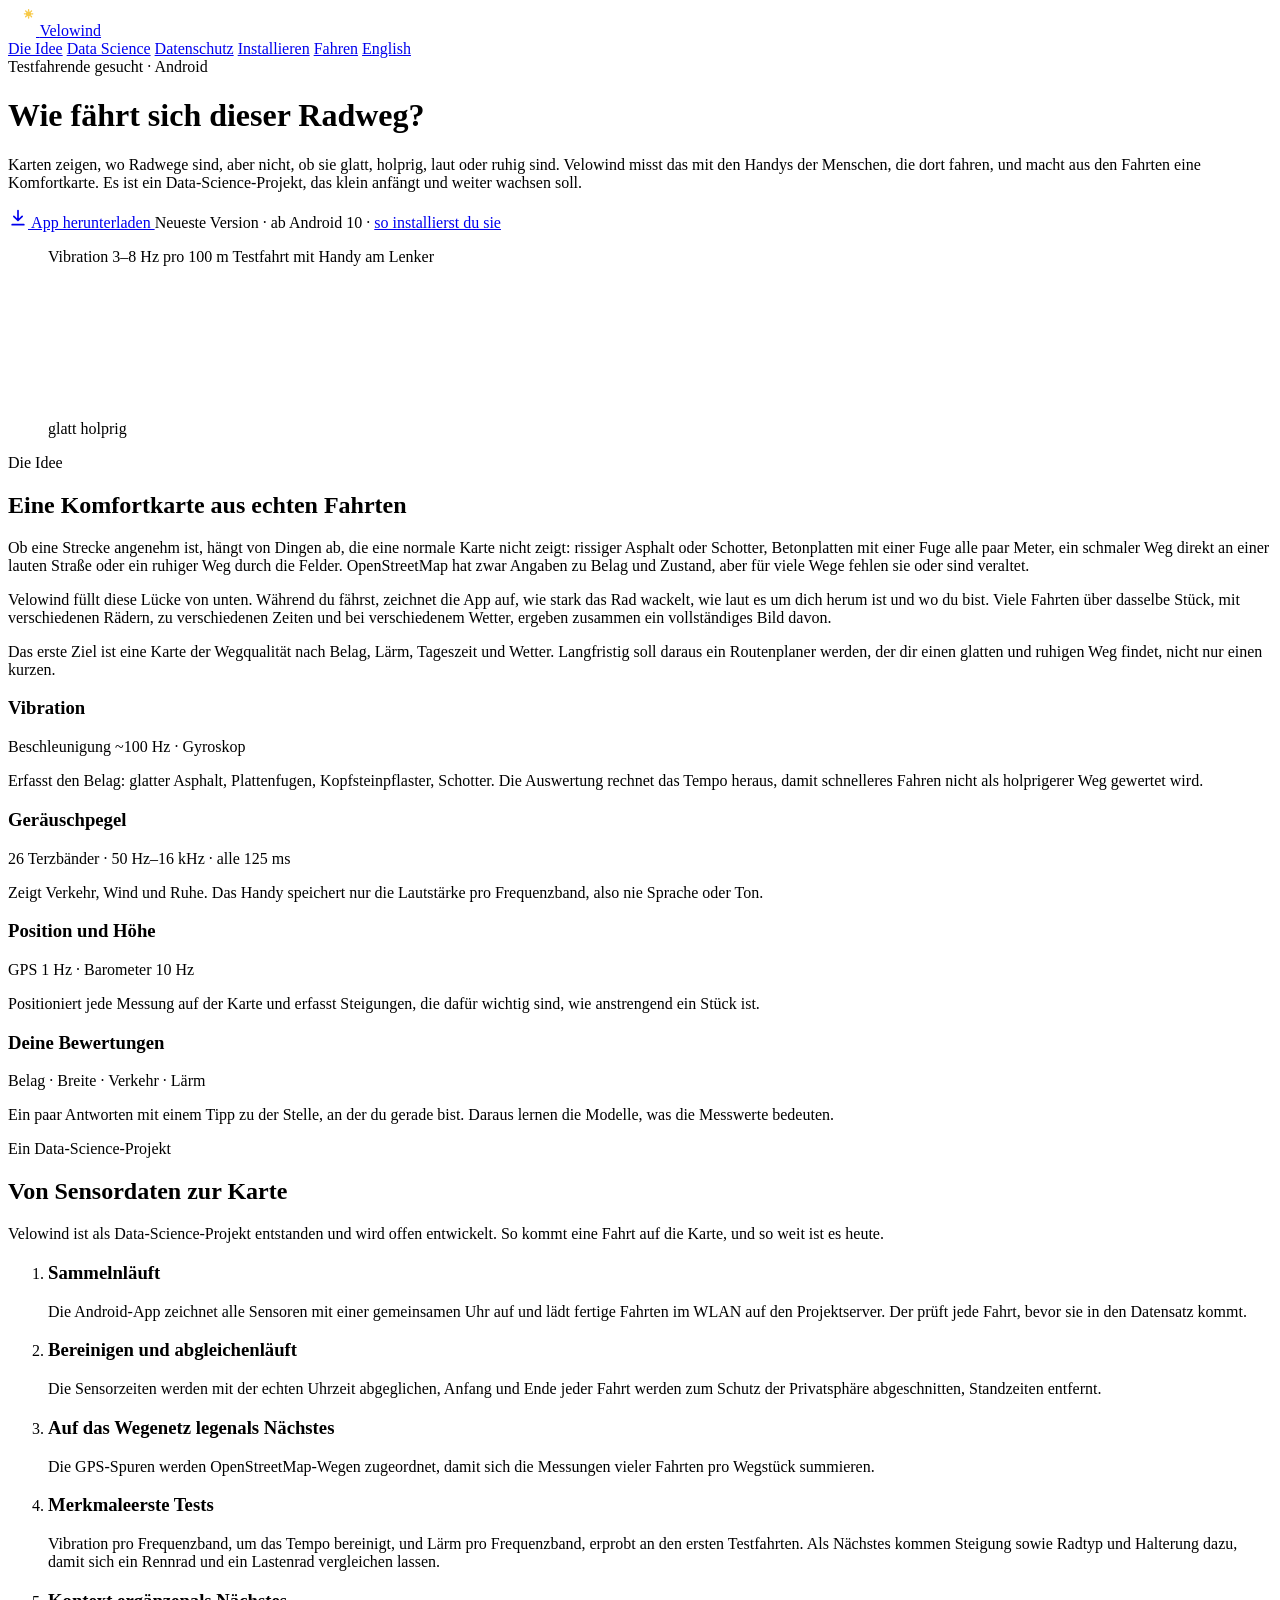
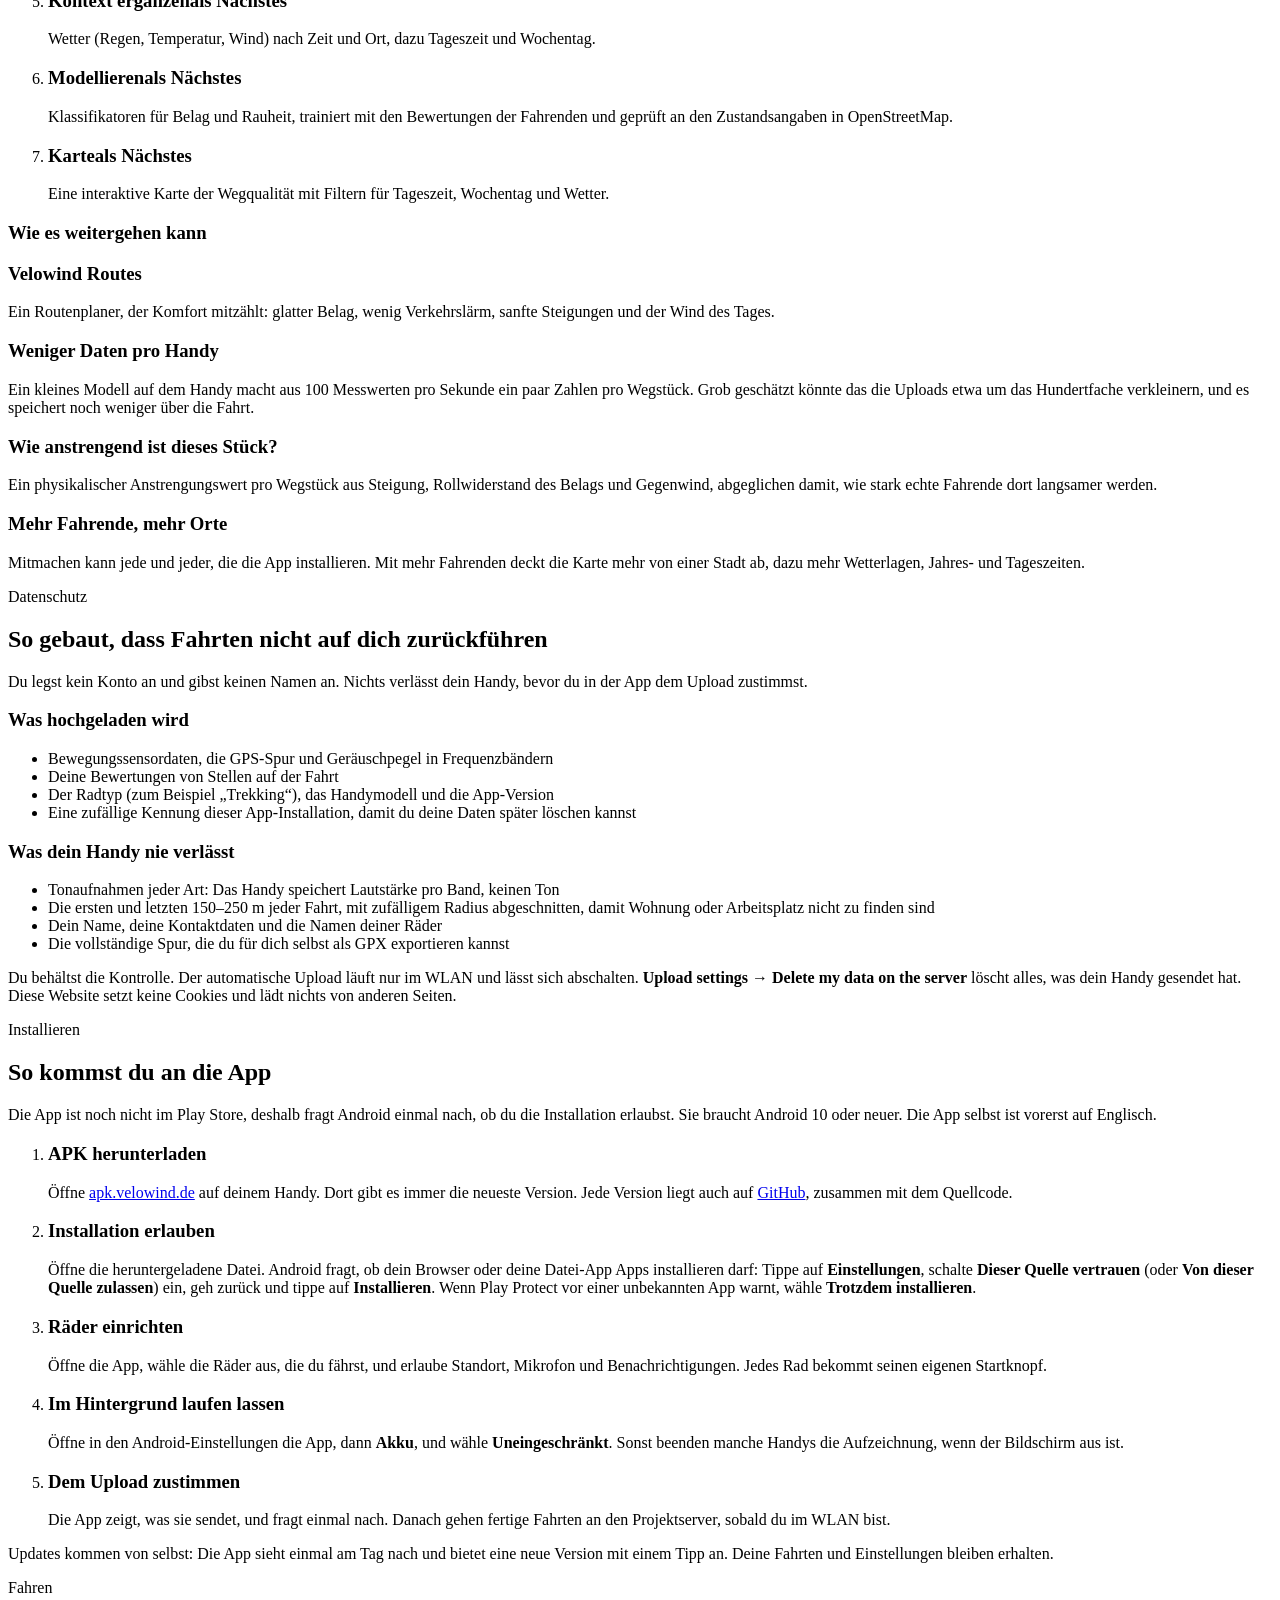
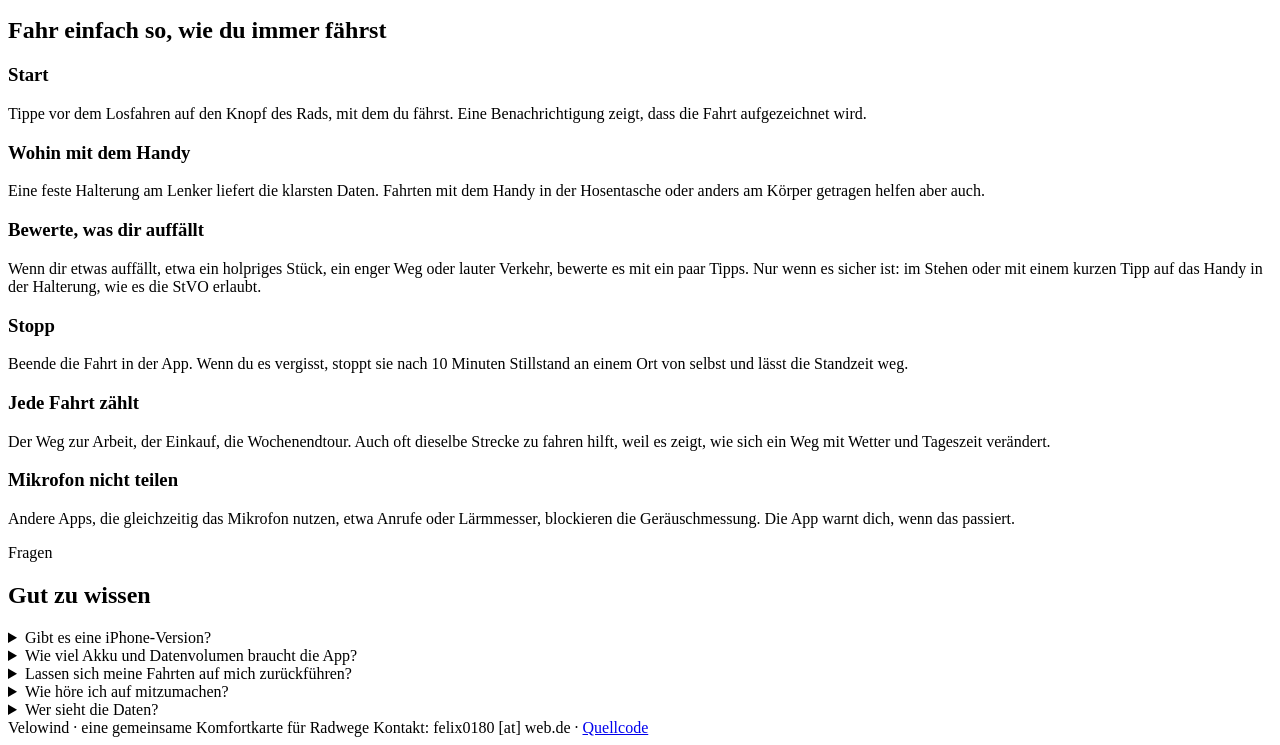
==== website/de/index.html @ fe0ce233 "Update German translation" ====
<!doctype html>
<html lang="de">
<head>
<meta charset="utf-8">
<meta name="viewport" content="width=device-width, initial-scale=1, viewport-fit=cover">
<title>Velowind</title>
<meta name="claude:viewport-fit-sides" content="cover">
<meta name="description" content="Velowind zeigt, wie sich Radwege fahren: Belag, Lärm und Verkehr, gemessen mit den Handys der Fahrenden. Ein Data-Science-Projekt, offen für Testfahrende.">
<link rel="alternate" hreflang="de" href="https://velowind.de/de/">
<link rel="alternate" hreflang="en" href="https://velowind.de/">
<link rel="icon" href="/favicon.svg" type="image/svg+xml">
<link rel="stylesheet" href="/style.css">
</head>
<body>

<header class="top">
  <div class="wrap">
    <a class="brand" href="#">
      <span class="brand-mark" aria-hidden="true">
        <svg width="28" height="28" viewBox="-3.5 -4.5 31 31" fill="none" stroke-linecap="round" stroke-linejoin="round"><path d="M2,16a3.5,3.5 0,1 0,7 0a3.5,3.5 0,1 0,-7 0M15,16a3.5,3.5 0,1 0,7 0a3.5,3.5 0,1 0,-7 0M5.5,16L9,10h6.5M9,10l3,6H5.5M12,16l3.5,-6M18.5,16L15.2,7.6h-2.3M9,10L8.2,8.4M6.8,8.4h3" stroke="#FFFFFF" stroke-width="1.8"/><path d="M17.2,2a2.1,2.1 0 1 0 4.2,0a2.1,2.1 0 1 0 -4.2,0" fill="#F7C948" stroke="#F7C948" stroke-width="1.8"/><path d="M22.80,2.00L23.90,2.00M21.77,4.47L22.55,5.25M19.30,5.50L19.30,6.60M16.83,4.47L16.05,5.25M15.80,2.00L14.70,2.00M16.83,-0.47L16.05,-1.25M19.30,-1.50L19.30,-2.60M21.77,-0.47L22.55,-1.25" stroke="#F7C948" stroke-width="1.5"/></svg>
      </span>
      Velowind
    </a>
    <nav aria-label="Abschnitte">
      <a href="#idee">Die Idee</a>
      <a href="#data-science">Data Science</a>
      <a href="#datenschutz">Datenschutz</a>
      <a href="#installieren">Installieren</a>
      <a href="#fahren">Fahren</a>
      <a href="/" hreflang="en" lang="en" class="lang">English</a>
    </nav>
  </div>
</header>

<main>
  <div class="hero">
    <div class="wrap">
      <span class="eyebrow">Testfahrende gesucht · Android</span>
      <h1>Wie fährt sich dieser Radweg?</h1>
      <p class="lede">Karten zeigen, wo Radwege sind, aber nicht, ob sie glatt, holprig, laut oder ruhig sind. Velowind misst das mit den Handys der Menschen, die dort fahren, und macht aus den Fahrten eine Komfortkarte. Es ist ein Data-Science-Projekt, das klein anfängt und weiter wachsen soll.</p>
      <div class="cta-row">
        <a class="btn" id="download" href="https://apk.velowind.de/">
          <svg width="20" height="20" viewBox="0 0 24 24" fill="none" stroke="currentColor" stroke-width="2" stroke-linecap="round" stroke-linejoin="round" aria-hidden="true"><path d="M12 3v12M7 10l5 5 5-5M5 20h14"/></svg>
          App herunterladen
        </a>
        <span class="cta-note"><span id="version-line" data-prefix="Version">Neueste Version</span> · ab Android 10 · <a href="#installieren">so installierst du sie</a></span>
      </div>

      <figure class="trace" aria-labelledby="trace-cap">
        <div class="trace-head">
          <span class="num">Vibration 3–8 Hz pro 100 m</span>
          <span id="trace-cap">Testfahrt mit Handy am Lenker</span>
        </div>
        <canvas id="trace" data-labels="concrete slabs=Betonplatten|compacted gravel=Schotter|asphalt=Asphalt" data-axis="rel. dB|Mittel" role="img" aria-label="Vibration entlang einer 9,9 km langen Testfahrt, um das Tempo bereinigt: unter dem Durchschnitt auf dem meisten Asphalt, etwa 10 dB darüber nach der Betonplatten-Bewertung bei km 2,3 und etwa 8 dB darüber rund um die Schotter-Bewertung bei km 5,4."></canvas>
        <div class="trace-foot">
          <div class="legend">
            <span><i style="background: var(--teal)"></i>glatt</span>
            <span><i style="background: var(--rough)"></i>holprig</span>
          </div>
        </div>
      </figure>
    </div>
  </div>

  <section id="idee">
    <div class="wrap">
      <div class="sec-head">
        <span class="eyebrow">Die Idee</span>
        <h2>Eine Komfortkarte aus echten Fahrten</h2>
      </div>
      <div class="prose">
        <p>Ob eine Strecke angenehm ist, hängt von Dingen ab, die eine normale Karte nicht zeigt: rissiger Asphalt oder Schotter, Betonplatten mit einer Fuge alle paar Meter, ein schmaler Weg direkt an einer lauten Straße oder ein ruhiger Weg durch die Felder. OpenStreetMap hat zwar Angaben zu Belag und Zustand, aber für viele Wege fehlen sie oder sind veraltet.</p>
        <p>Velowind füllt diese Lücke von unten. Während du fährst, zeichnet die App auf, wie stark das Rad wackelt, wie laut es um dich herum ist und wo du bist. Viele Fahrten über dasselbe Stück, mit verschiedenen Rädern, zu verschiedenen Zeiten und bei verschiedenem Wetter, ergeben zusammen ein vollständiges Bild davon.</p>
        <p>Das erste Ziel ist eine Karte der Wegqualität nach Belag, Lärm, Tageszeit und Wetter. Langfristig soll daraus ein Routenplaner werden, der dir einen glatten und ruhigen Weg findet, nicht nur einen kurzen.</p>
      </div>

      <div class="measures" aria-label="Was die App misst">
        <div class="measure">
          <h3>Vibration</h3>
          <span class="fig">Beschleunigung ~100 Hz · Gyroskop</span>
          <p>Erfasst den Belag: glatter Asphalt, Plattenfugen, Kopfsteinpflaster, Schotter. Die Auswertung rechnet das Tempo heraus, damit schnelleres Fahren nicht als holprigerer Weg gewertet wird.</p>
        </div>
        <div class="measure">
          <h3>Geräuschpegel</h3>
          <span class="fig">26 Terzbänder · 50 Hz–16 kHz · alle 125 ms</span>
          <p>Zeigt Verkehr, Wind und Ruhe. Das Handy speichert nur die Lautstärke pro Frequenzband, also nie Sprache oder Ton.</p>
        </div>
        <div class="measure">
          <h3>Position und Höhe</h3>
          <span class="fig">GPS 1 Hz · Barometer 10 Hz</span>
          <p>Positioniert jede Messung auf der Karte und erfasst Steigungen, die dafür wichtig sind, wie anstrengend ein Stück ist.</p>
        </div>
        <div class="measure">
          <h3>Deine Bewertungen</h3>
          <span class="fig">Belag · Breite · Verkehr · Lärm</span>
          <p>Ein paar Antworten mit einem Tipp zu der Stelle, an der du gerade bist. Daraus lernen die Modelle, was die Messwerte bedeuten.</p>
        </div>
      </div>
    </div>
  </section>

  <section id="data-science">
    <div class="wrap">
      <div class="sec-head">
        <span class="eyebrow">Ein Data-Science-Projekt</span>
        <h2>Von Sensordaten zur Karte</h2>
        <p class="lede">Velowind ist als Data-Science-Projekt entstanden und wird offen entwickelt. So kommt eine Fahrt auf die Karte, und so weit ist es heute.</p>
      </div>

      <ol class="pipeline">
        <li><div><h3>Sammeln<span class="status done">läuft</span></h3><p>Die Android-App zeichnet alle Sensoren mit einer gemeinsamen Uhr auf und lädt fertige Fahrten im WLAN auf den Projektserver. Der prüft jede Fahrt, bevor sie in den Datensatz kommt.</p></div></li>
        <li><div><h3>Bereinigen und abgleichen<span class="status done">läuft</span></h3><p>Die Sensorzeiten werden mit der echten Uhrzeit abgeglichen, Anfang und Ende jeder Fahrt werden zum Schutz der Privatsphäre abgeschnitten, Standzeiten entfernt.</p></div></li>
        <li><div><h3>Auf das Wegenetz legen<span class="status next">als Nächstes</span></h3><p>Die GPS-Spuren werden OpenStreetMap-Wegen zugeordnet, damit sich die Messungen vieler Fahrten pro Wegstück summieren.</p></div></li>
        <li><div><h3>Merkmale<span class="status now">erste Tests</span></h3><p>Vibration pro Frequenzband, um das Tempo bereinigt, und Lärm pro Frequenzband, erprobt an den ersten Testfahrten. Als Nächstes kommen Steigung sowie Radtyp und Halterung dazu, damit sich ein Rennrad und ein Lastenrad vergleichen lassen.</p></div></li>
        <li><div><h3>Kontext ergänzen<span class="status next">als Nächstes</span></h3><p>Wetter (Regen, Temperatur, Wind) nach Zeit und Ort, dazu Tageszeit und Wochentag.</p></div></li>
        <li><div><h3>Modellieren<span class="status next">als Nächstes</span></h3><p>Klassifikatoren für Belag und Rauheit, trainiert mit den Bewertungen der Fahrenden und geprüft an den Zustandsangaben in OpenStreetMap.</p></div></li>
        <li><div><h3>Karte<span class="status next">als Nächstes</span></h3><p>Eine interaktive Karte der Wegqualität mit Filtern für Tageszeit, Wochentag und Wetter.</p></div></li>
      </ol>

      <div class="sec-head">
        <h3>Wie es weitergehen kann</h3>
      </div>
      <div class="outlook">
        <div>
          <h3>Velowind Routes</h3>
          <p>Ein Routenplaner, der Komfort mitzählt: glatter Belag, wenig Verkehrslärm, sanfte Steigungen und der Wind des Tages.</p>
        </div>
        <div>
          <h3>Weniger Daten pro Handy</h3>
          <p>Ein kleines Modell auf dem Handy macht aus 100 Messwerten pro Sekunde ein paar Zahlen pro Wegstück. Grob geschätzt könnte das die Uploads etwa um das Hundertfache verkleinern, und es speichert noch weniger über die Fahrt.</p>
        </div>
        <div>
          <h3>Wie anstrengend ist dieses Stück?</h3>
          <p>Ein physikalischer Anstrengungswert pro Wegstück aus Steigung, Rollwiderstand des Belags und Gegenwind, abgeglichen damit, wie stark echte Fahrende dort langsamer werden.</p>
        </div>
        <div>
          <h3>Mehr Fahrende, mehr Orte</h3>
          <p>Mitmachen kann jede und jeder, die die App installieren. Mit mehr Fahrenden deckt die Karte mehr von einer Stadt ab, dazu mehr Wetterlagen, Jahres- und Tageszeiten.</p>
        </div>
      </div>
    </div>
  </section>

  <section id="datenschutz">
    <div class="wrap">
      <div class="sec-head">
        <span class="eyebrow">Datenschutz</span>
        <h2>So gebaut, dass Fahrten nicht auf dich zurückführen</h2>
        <p class="lede">Du legst kein Konto an und gibst keinen Namen an. Nichts verlässt dein Handy, bevor du in der App dem Upload zustimmst.</p>
      </div>
      <div class="split">
        <div class="panel yes">
          <h3>Was hochgeladen wird</h3>
          <ul>
            <li>Bewegungssensordaten, die GPS-Spur und Geräuschpegel in Frequenzbändern</li>
            <li>Deine Bewertungen von Stellen auf der Fahrt</li>
            <li>Der Radtyp (zum Beispiel „Trekking“), das Handymodell und die App-Version</li>
            <li>Eine zufällige Kennung dieser App-Installation, damit du deine Daten später löschen kannst</li>
          </ul>
        </div>
        <div class="panel no">
          <h3>Was dein Handy nie verlässt</h3>
          <ul>
            <li>Tonaufnahmen jeder Art: Das Handy speichert Lautstärke pro Band, keinen Ton</li>
            <li>Die ersten und letzten <span class="num">150–250 m</span> jeder Fahrt, mit zufälligem Radius abgeschnitten, damit Wohnung oder Arbeitsplatz nicht zu finden sind</li>
            <li>Dein Name, deine Kontaktdaten und die Namen deiner Räder</li>
            <li>Die vollständige Spur, die du für dich selbst als GPX exportieren kannst</li>
          </ul>
        </div>
      </div>
      <p class="callout">Du behältst die Kontrolle. Der automatische Upload läuft nur im WLAN und lässt sich abschalten. <strong>Upload settings → Delete my data on the server</strong> löscht alles, was dein Handy gesendet hat. Diese Website setzt keine Cookies und lädt nichts von anderen Seiten.</p>
    </div>
  </section>

  <section id="installieren">
    <div class="wrap">
      <div class="sec-head">
        <span class="eyebrow">Installieren</span>
        <h2>So kommst du an die App</h2>
        <p class="lede">Die App ist noch nicht im Play Store, deshalb fragt Android einmal nach, ob du die Installation erlaubst. Sie braucht Android 10 oder neuer. Die App selbst ist vorerst auf Englisch.</p>
      </div>
      <ol class="steps">
        <li><div><h3>APK herunterladen</h3><p>Öffne <a href="https://apk.velowind.de/">apk.velowind.de</a> auf deinem Handy. Dort gibt es immer die neueste Version. Jede Version liegt auch auf <a href="https://github.com/biofe/smartphone_sensor_logger/releases">GitHub</a>, zusammen mit dem Quellcode.</p></div></li>
        <li><div><h3>Installation erlauben</h3><p>Öffne die heruntergeladene Datei. Android fragt, ob dein Browser oder deine Datei-App Apps installieren darf: Tippe auf <strong>Einstellungen</strong>, schalte <strong>Dieser Quelle vertrauen</strong> (oder <strong>Von dieser Quelle zulassen</strong>) ein, geh zurück und tippe auf <strong>Installieren</strong>. Wenn Play Protect vor einer unbekannten App warnt, wähle <strong>Trotzdem installieren</strong>.</p></div></li>
        <li><div><h3>Räder einrichten</h3><p>Öffne die App, wähle die Räder aus, die du fährst, und erlaube Standort, Mikrofon und Benachrichtigungen. Jedes Rad bekommt seinen eigenen Startknopf.</p></div></li>
        <li><div><h3>Im Hintergrund laufen lassen</h3><p>Öffne in den Android-Einstellungen die App, dann <strong>Akku</strong>, und wähle <strong>Uneingeschränkt</strong>. Sonst beenden manche Handys die Aufzeichnung, wenn der Bildschirm aus ist.</p></div></li>
        <li><div><h3>Dem Upload zustimmen</h3><p>Die App zeigt, was sie sendet, und fragt einmal nach. Danach gehen fertige Fahrten an den Projektserver, sobald du im WLAN bist.</p></div></li>
      </ol>
      <p class="prose" style="color: var(--muted)">Updates kommen von selbst: Die App sieht einmal am Tag nach und bietet eine neue Version mit einem Tipp an. Deine Fahrten und Einstellungen bleiben erhalten.</p>
    </div>
  </section>

  <section id="fahren">
    <div class="wrap">
      <div class="sec-head">
        <span class="eyebrow">Fahren</span>
        <h2>Fahr einfach so, wie du immer fährst</h2>
      </div>
      <div class="tips">
        <div>
          <h3>Start</h3>
          <p>Tippe vor dem Losfahren auf den Knopf des Rads, mit dem du fährst. Eine Benachrichtigung zeigt, dass die Fahrt aufgezeichnet wird.</p>
        </div>
        <div>
          <h3>Wohin mit dem Handy</h3>
          <p>Eine feste Halterung am Lenker liefert die klarsten Daten. Fahrten mit dem Handy in der Hosentasche oder anders am Körper getragen helfen aber auch.</p>
        </div>
        <div>
          <h3>Bewerte, was dir auffällt</h3>
          <p>Wenn dir etwas auffällt, etwa ein holpriges Stück, ein enger Weg oder lauter Verkehr, bewerte es mit ein paar Tipps. Nur wenn es sicher ist: im Stehen oder mit einem kurzen Tipp auf das Handy in der Halterung, wie es die StVO erlaubt.</p>
        </div>
        <div>
          <h3>Stopp</h3>
          <p>Beende die Fahrt in der App. Wenn du es vergisst, stoppt sie nach 10 Minuten Stillstand an einem Ort von selbst und lässt die Standzeit weg.</p>
        </div>
        <div>
          <h3>Jede Fahrt zählt</h3>
          <p>Der Weg zur Arbeit, der Einkauf, die Wochenendtour. Auch oft dieselbe Strecke zu fahren hilft, weil es zeigt, wie sich ein Weg mit Wetter und Tageszeit verändert.</p>
        </div>
        <div>
          <h3>Mikrofon nicht teilen</h3>
          <p>Andere Apps, die gleichzeitig das Mikrofon nutzen, etwa Anrufe oder Lärmmesser, blockieren die Geräuschmessung. Die App warnt dich, wenn das passiert.</p>
        </div>
      </div>
    </div>
  </section>

  <section id="fragen">
    <div class="wrap">
      <div class="sec-head">
        <span class="eyebrow">Fragen</span>
        <h2>Gut zu wissen</h2>
      </div>
      <div class="faq">
        <details><summary>Gibt es eine iPhone-Version?</summary><p>Noch nicht. Für iOS-Apps außerhalb des App Store braucht man ein kostenpflichtiges Entwicklerkonto, deshalb startet das Projekt mit Android.</p></details>
        <details><summary>Wie viel Akku und Datenvolumen braucht die App?</summary><p>Beim Aufzeichnen sind GPS und Sensoren an, ähnlich wie bei einer Sport-Tracking-App. Eine Fahrt von 30 Minuten hat ein paar Megabyte und wird nur im WLAN hochgeladen, außer du wählst „Upload now“ über mobile Daten.</p></details>
        <details><summary>Lassen sich meine Fahrten auf mich zurückführen?</summary><p>Fahrten tragen eine zufällige Installationskennung, nie deinen Namen oder deine Telefonnummer. Anfang und Ende werden vor dem Upload abgeschnitten. Wer schon weiß, wo du fährst, könnte eine Strecke trotzdem wiedererkennen, deshalb ist der Radius des Schnitts bei jeder Fahrt ein anderer.</p></details>
        <details><summary>Wie höre ich auf mitzumachen?</summary><p>Schalte den automatischen Upload in den Upload settings aus, oder nutze dort „Delete my data on the server“ und deinstalliere die App. Die Fahrten auf deinem Handy werden mit der App gelöscht.</p></details>
        <details><summary>Wer sieht die Daten?</summary><p>Hochgeladene Fahrten liegen auf dem eigenen Server des Projekts und werden für dieses Forschungsprojekt verwendet. Sie werden nicht verkauft und nicht an Werbefirmen gegeben. Ergebnisse wie die Komfortkarte werden Wegstücke zeigen, zusammengefasst aus vielen Fahrten.</p></details>
      </div>
    </div>
  </section>
</main>

<footer>
  <div class="wrap">
    <span>Velowind · eine gemeinsame Komfortkarte für Radwege</span>
    <span>Kontakt: <span id="contact">felix0180 [at] web.de</span> · <a href="https://github.com/biofe/smartphone_sensor_logger">Quellcode</a></span>
  </div>
</footer>

<script src="/trace-data.js"></script>
<script src="/site.js"></script>
</body>
</html>
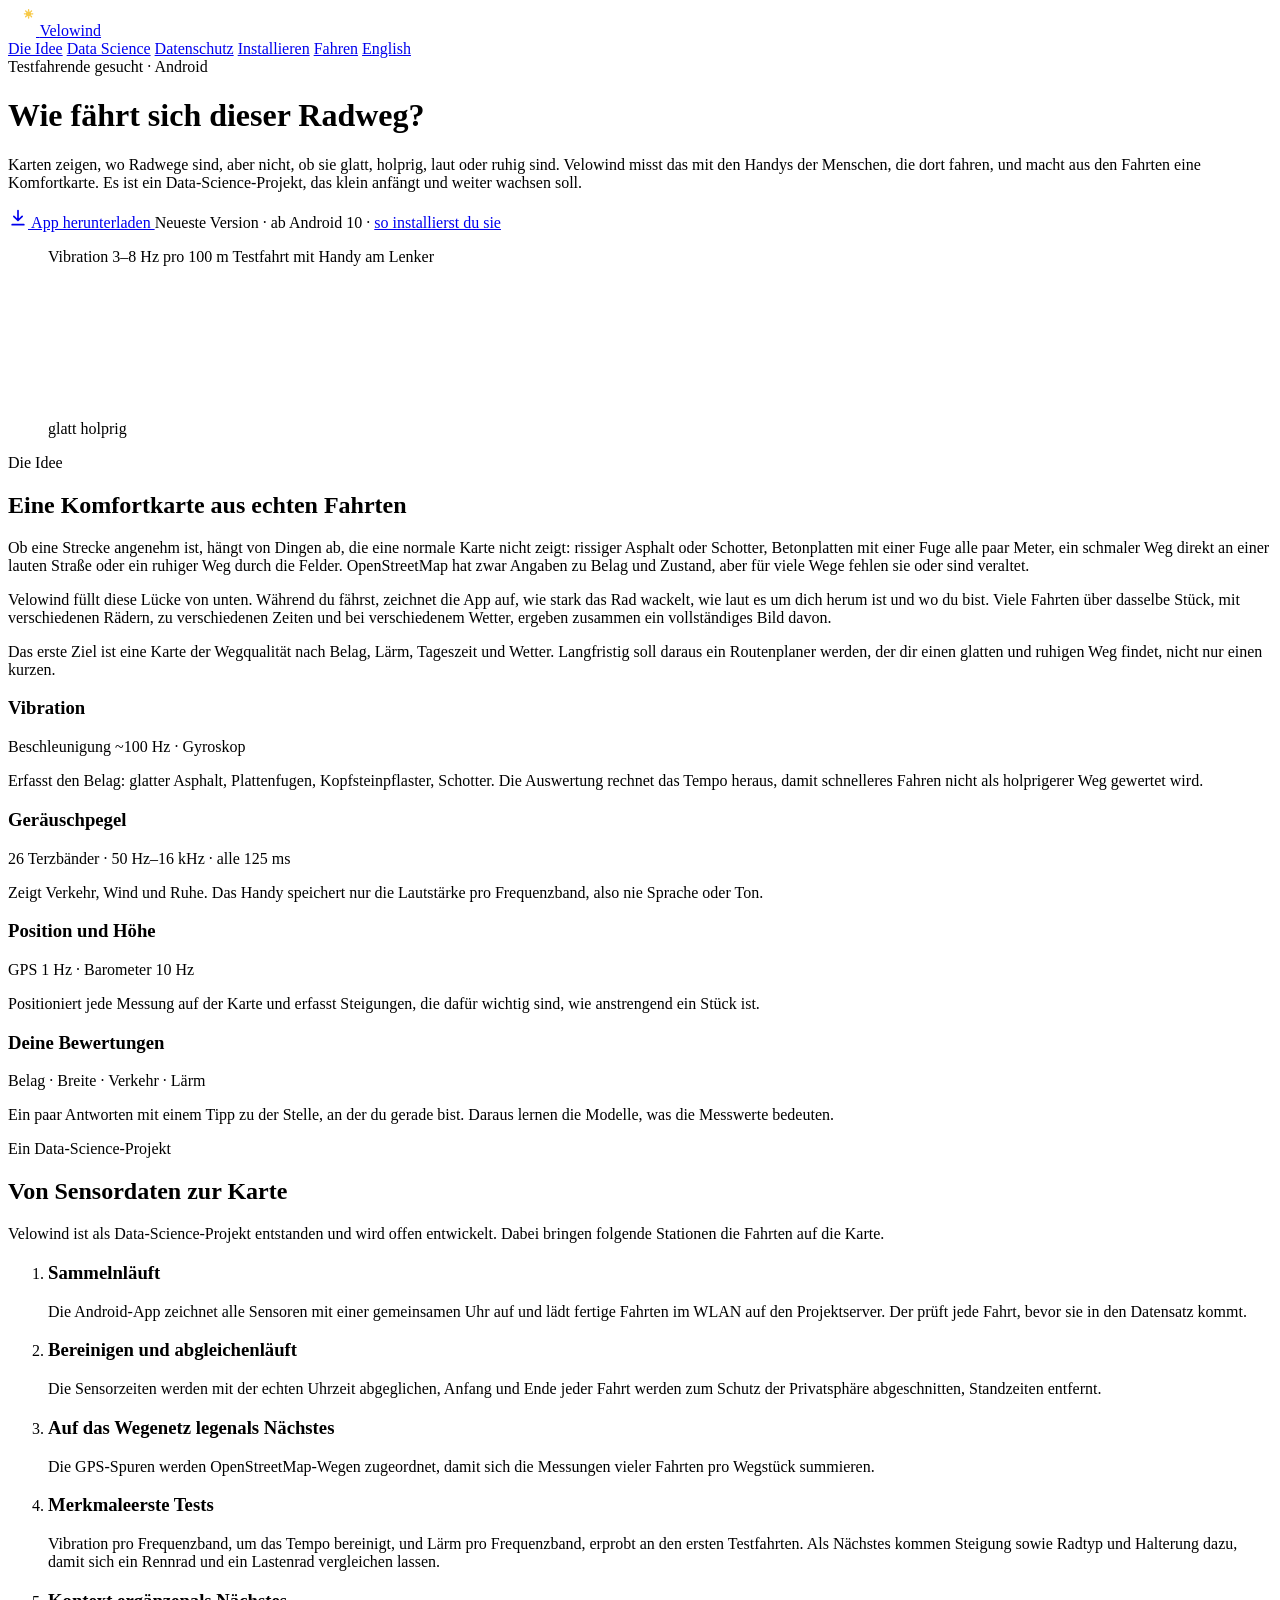
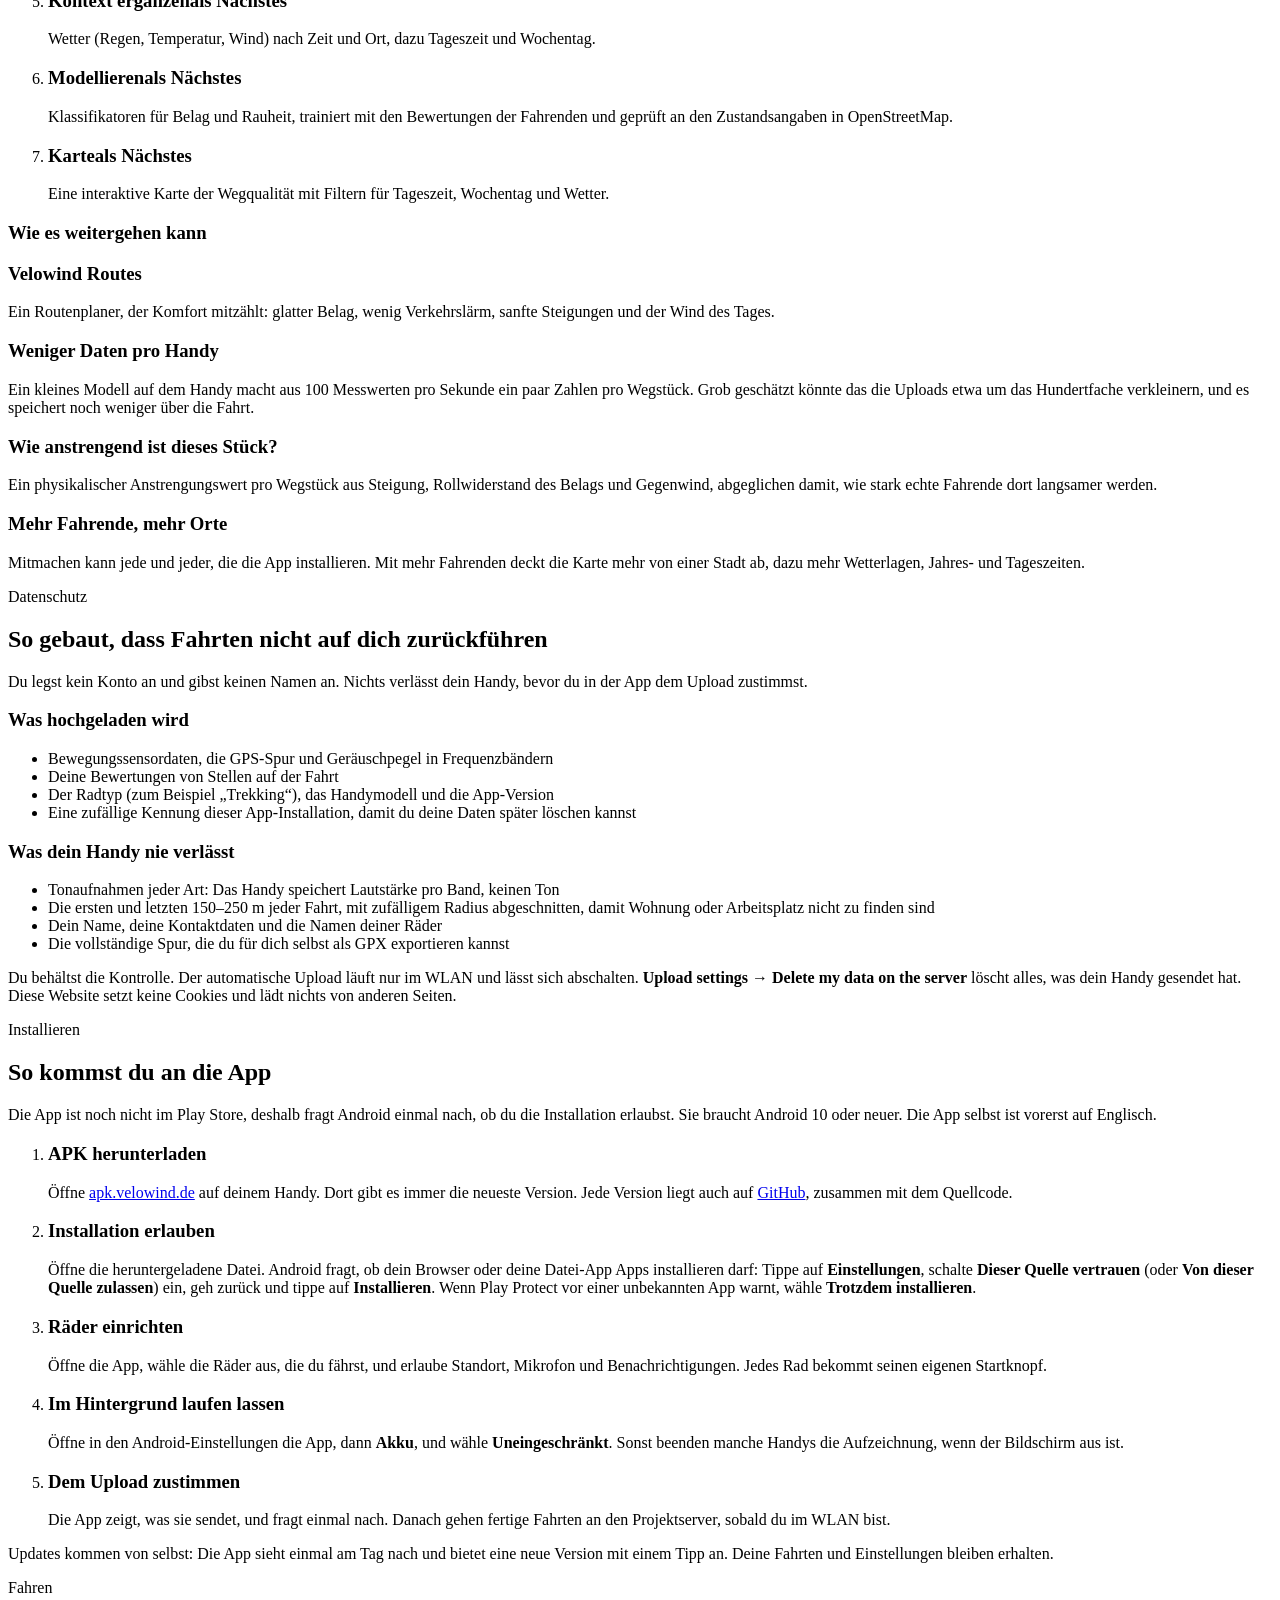
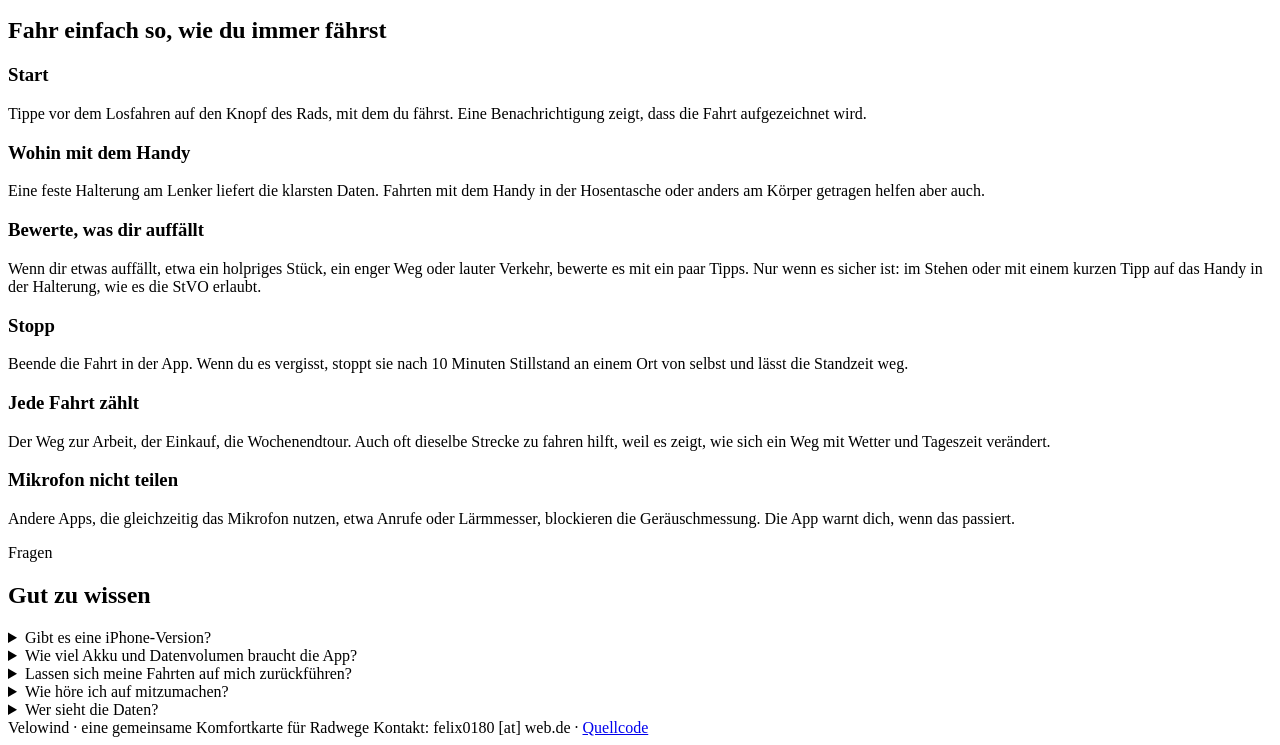
==== commit 6975ecfe: "Update German translation" ====
--- a/website/de/index.html
+++ b/website/de/index.html
@@ -104,7 +104,7 @@
       <div class="sec-head">
         <span class="eyebrow">Ein Data-Science-Projekt</span>
         <h2>Von Sensordaten zur Karte</h2>
-        <p class="lede">Velowind ist als Data-Science-Projekt entstanden und wird offen entwickelt. So kommt eine Fahrt auf die Karte, und so weit ist es heute.</p>
+        <p class="lede">Velowind ist als Data-Science-Projekt entstanden und wird offen entwickelt. Dabei bringen folgende Stationen die Fahrten auf die Karte.</p>
       </div>
 
       <ol class="pipeline">
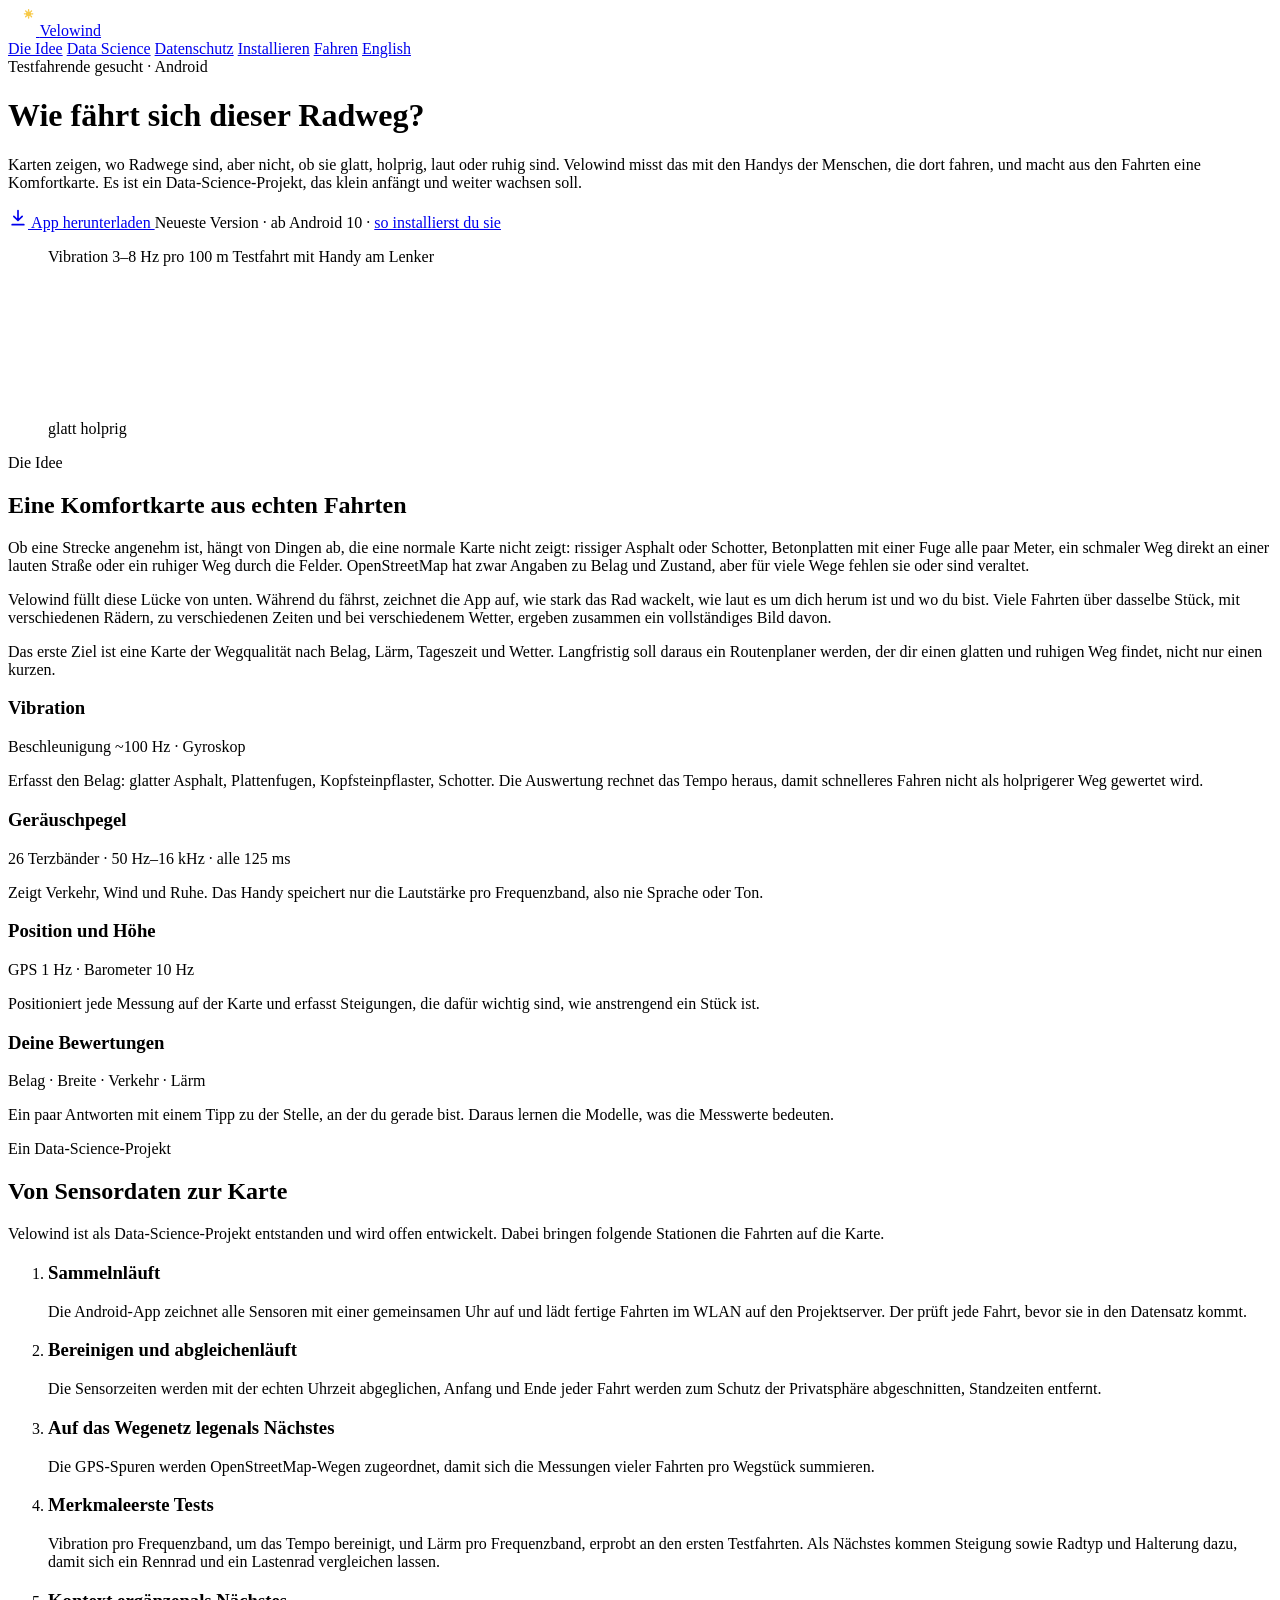
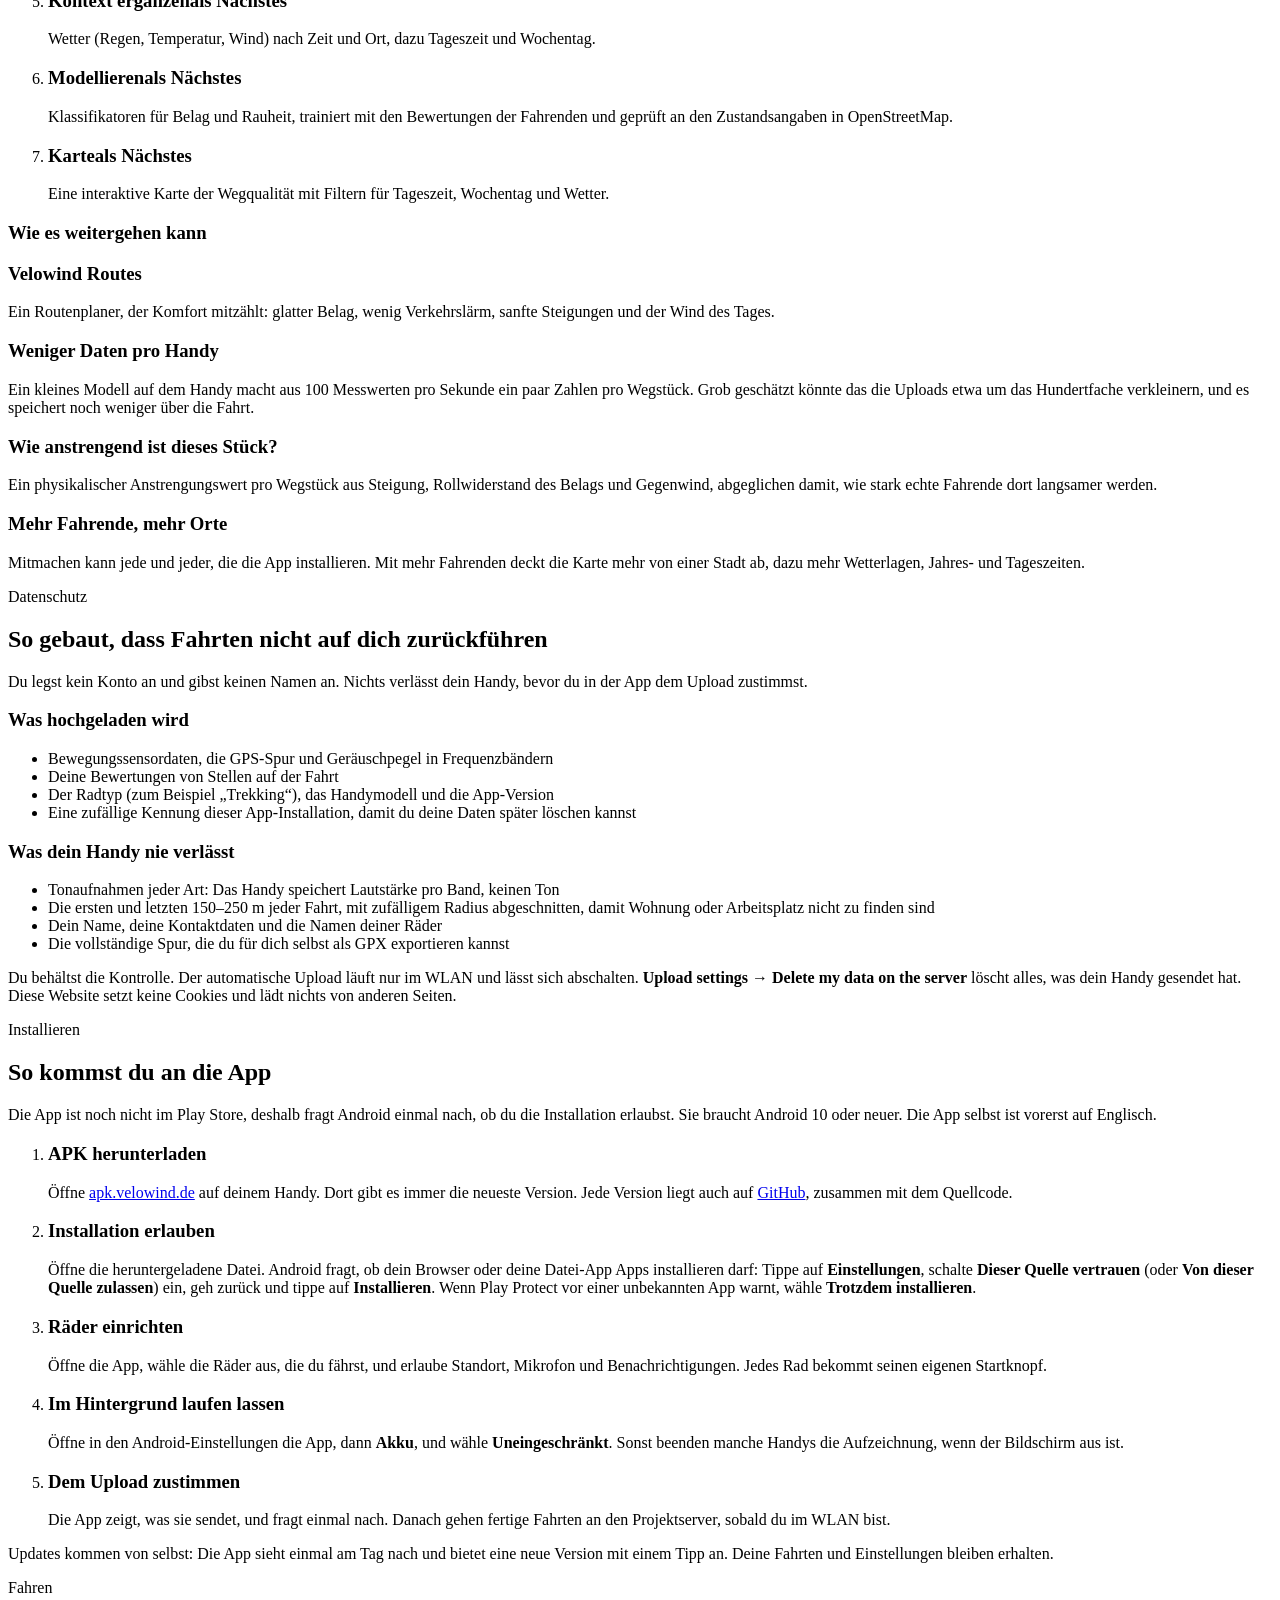
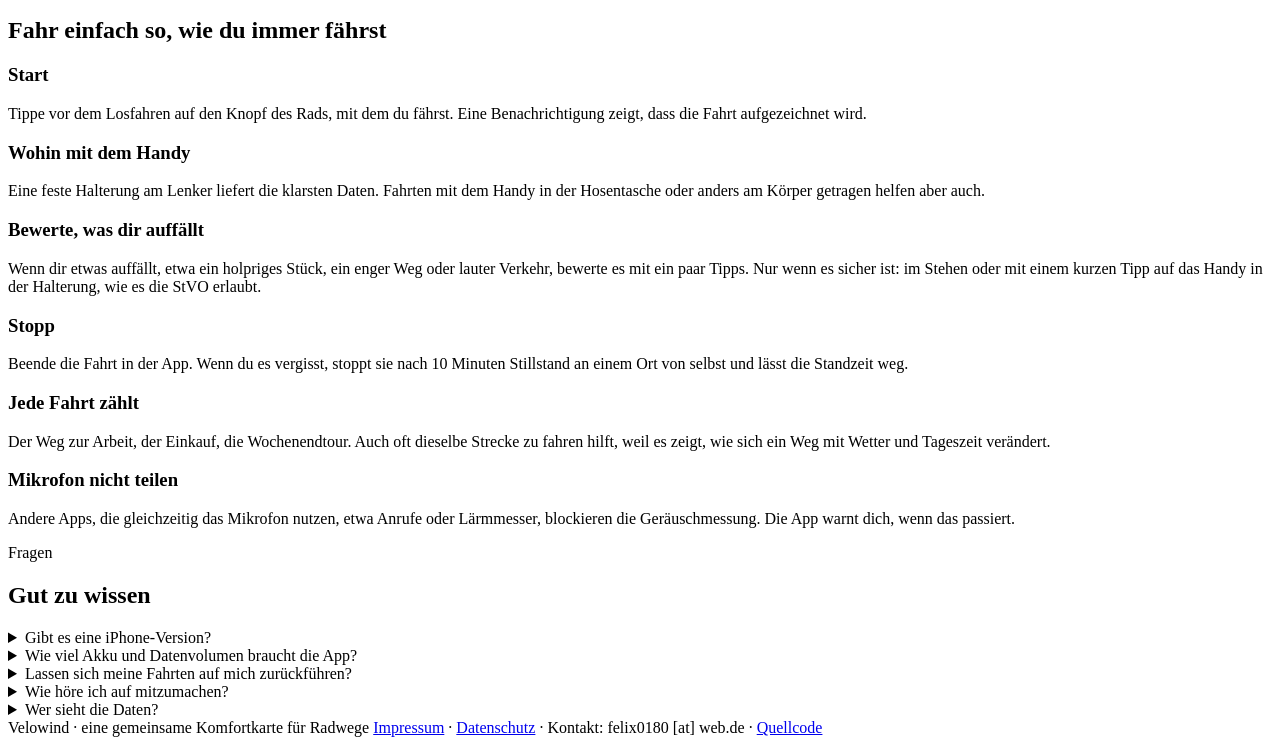
==== commit 853cea0f: "Website: legal notice and privacy pages (EN/DE) The operator's name and address are not in the repos" ====
--- a/website/de/index.html
+++ b/website/de/index.html
@@ -245,7 +245,7 @@
 <footer>
   <div class="wrap">
     <span>Velowind · eine gemeinsame Komfortkarte für Radwege</span>
-    <span>Kontakt: <span id="contact">felix0180 [at] web.de</span> · <a href="https://github.com/biofe/smartphone_sensor_logger">Quellcode</a></span>
+    <span><a href="/de/impressum.html">Impressum</a> · <a href="/de/datenschutz.html">Datenschutz</a> · Kontakt: <span id="contact">felix0180 [at] web.de</span> · <a href="https://github.com/biofe/smartphone_sensor_logger">Quellcode</a></span>
   </div>
 </footer>
 
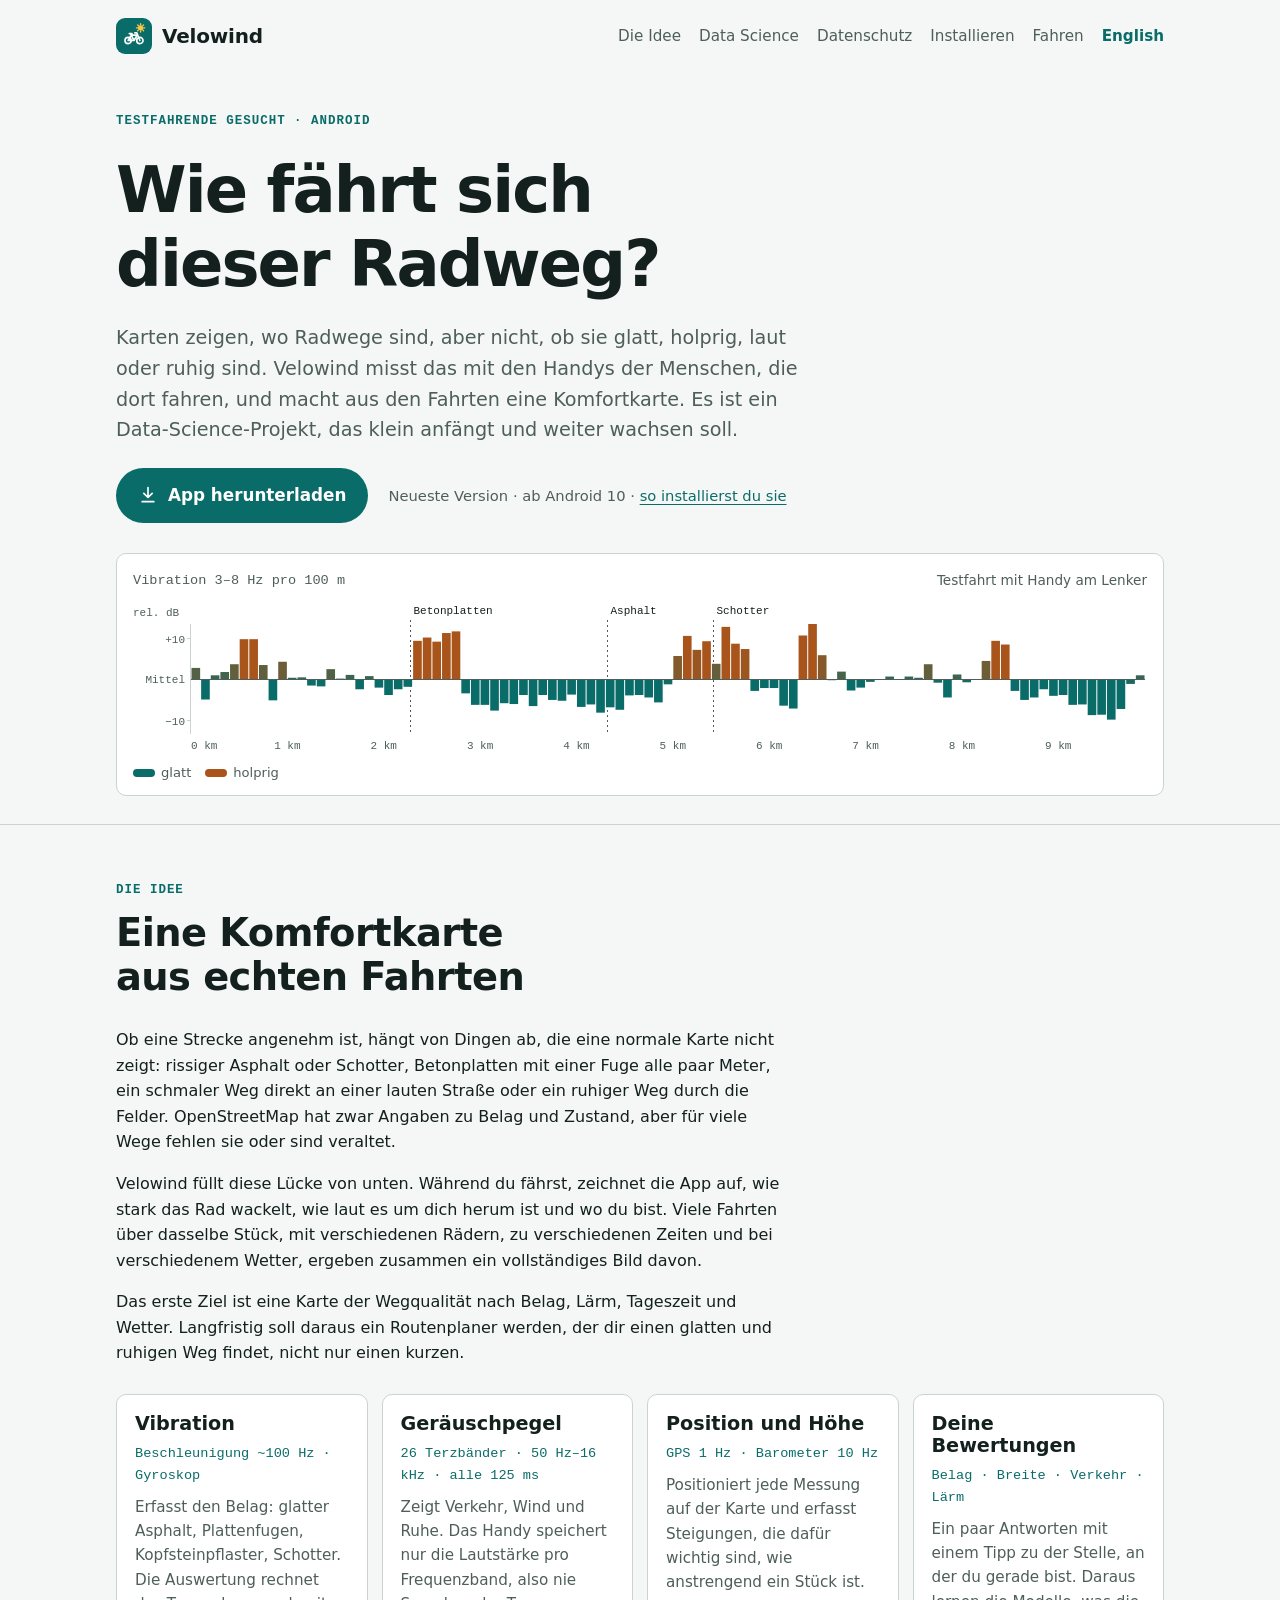
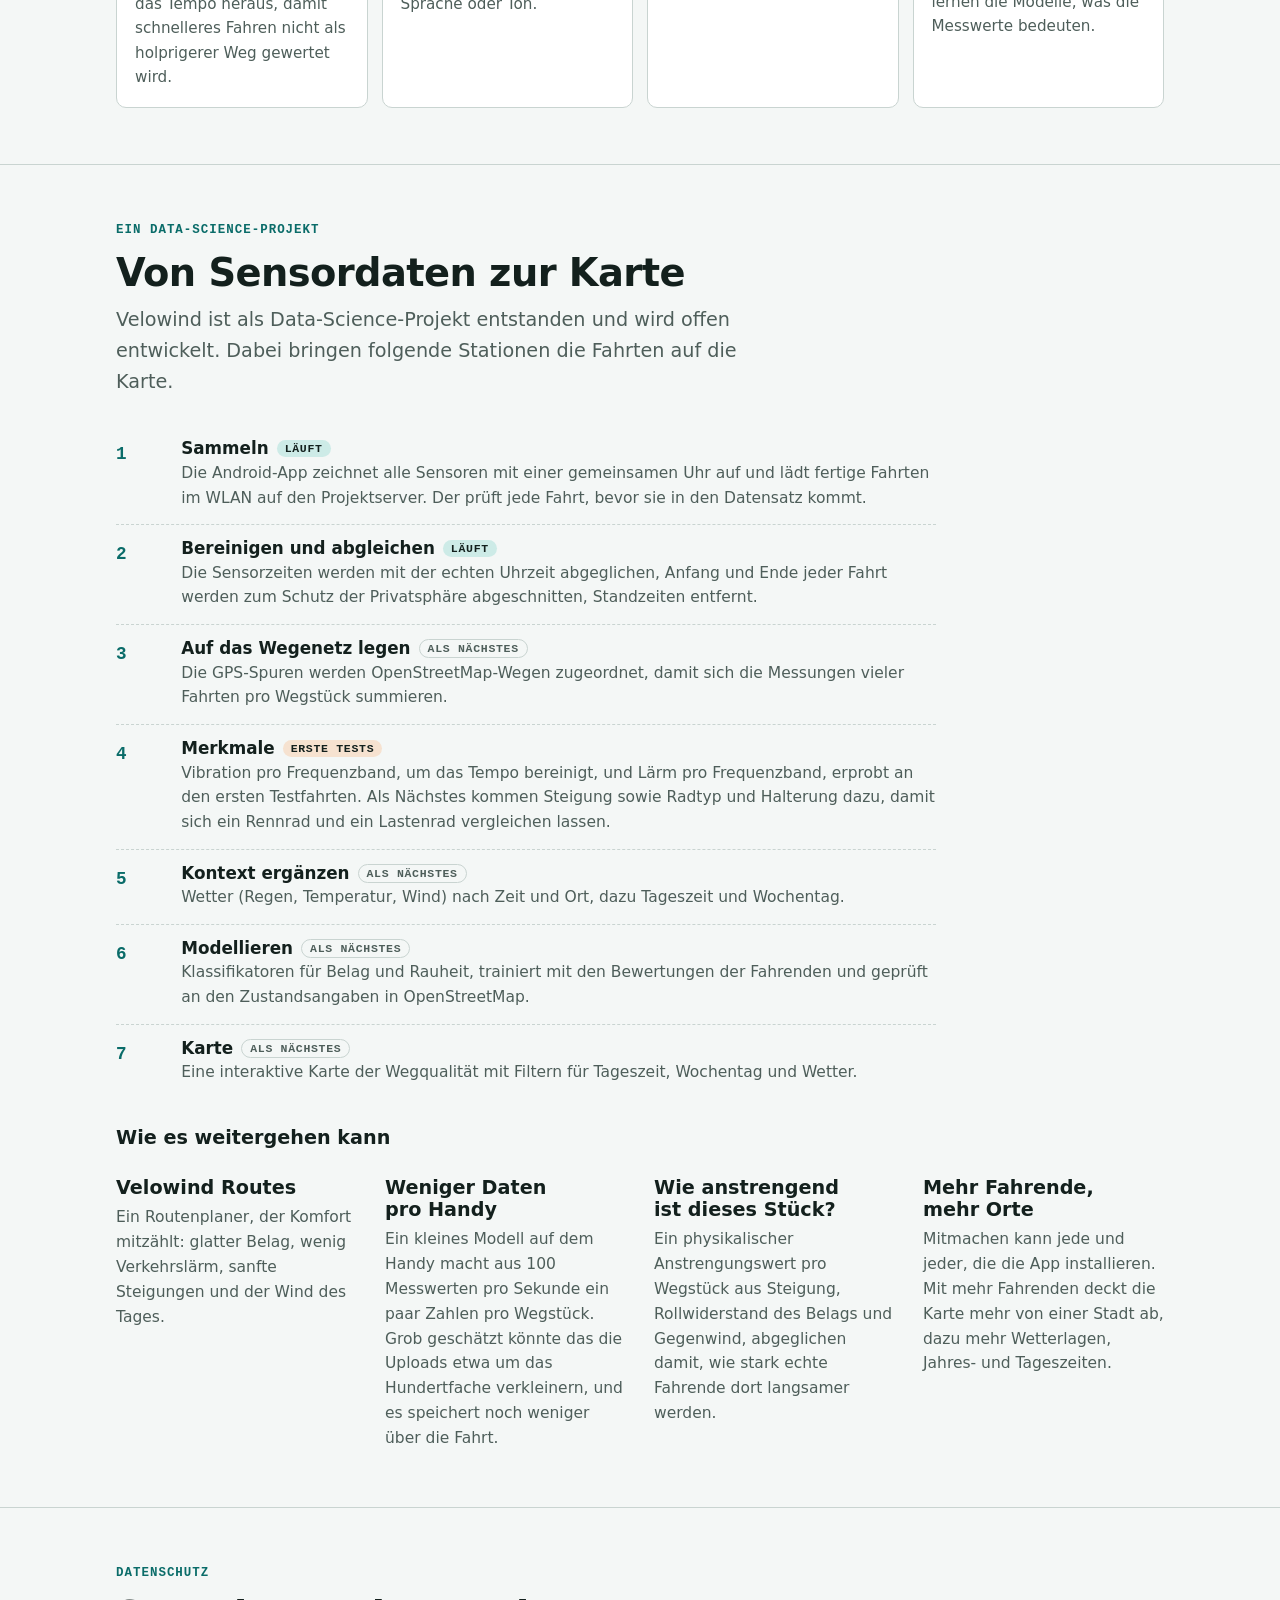
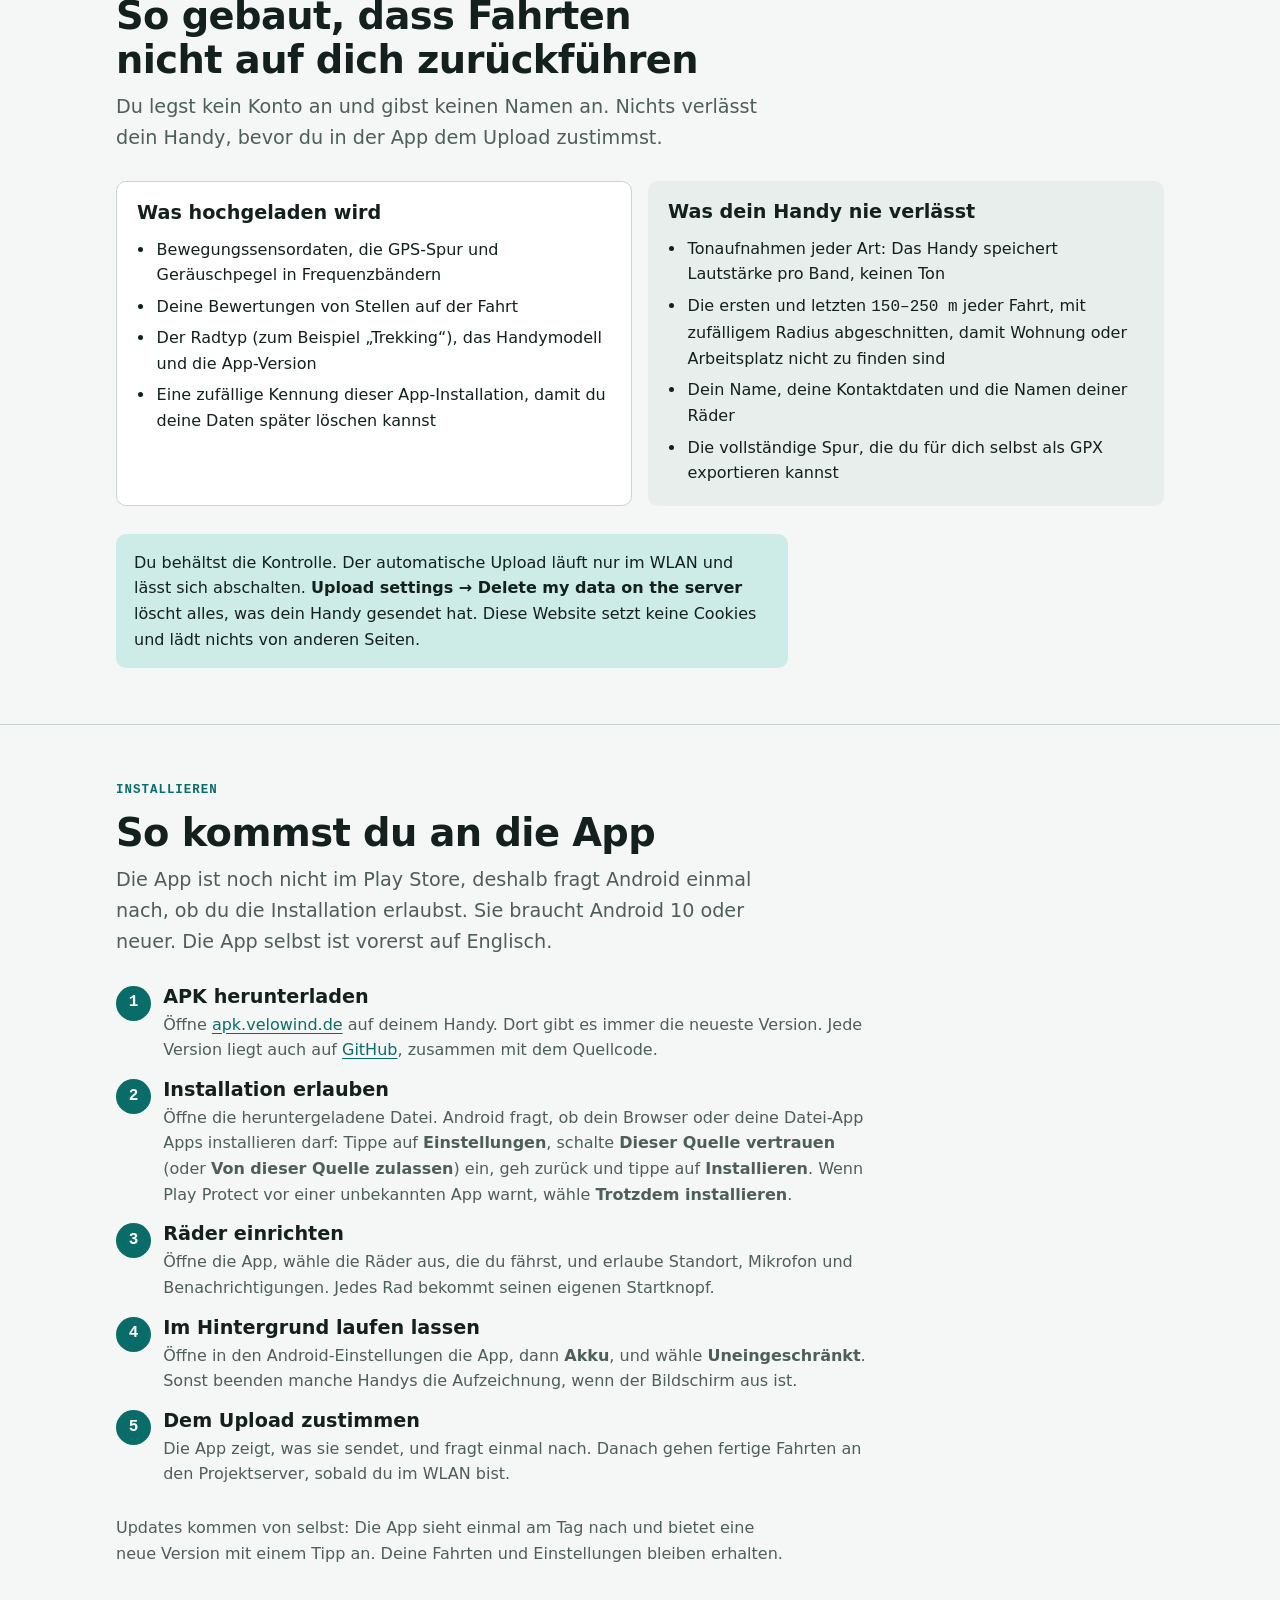
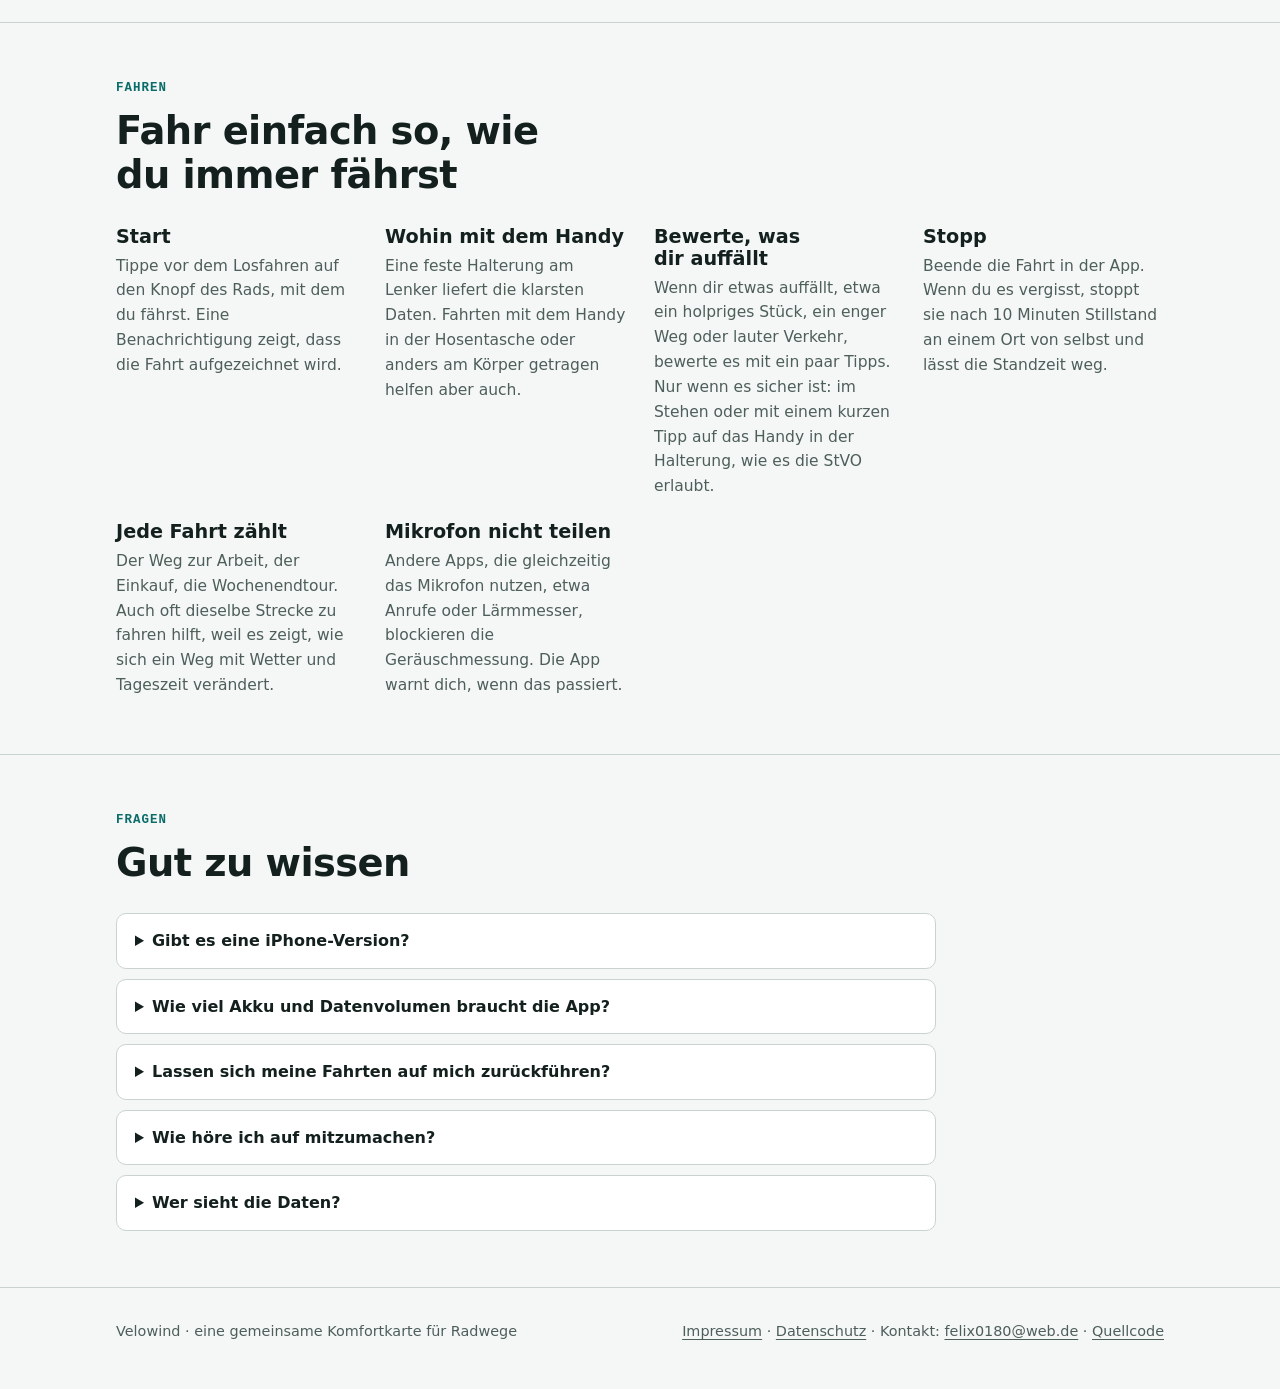
==== commit 072d2fd7: "Website: relative links and asset paths, so the pages also open from disk Co-Authored-By: Claude Opu" ====
--- a/website/de/index.html
+++ b/website/de/index.html
@@ -8,8 +8,8 @@
 <meta name="description" content="Velowind zeigt, wie sich Radwege fahren: Belag, Lärm und Verkehr, gemessen mit den Handys der Fahrenden. Ein Data-Science-Projekt, offen für Testfahrende.">
 <link rel="alternate" hreflang="de" href="https://velowind.de/de/">
 <link rel="alternate" hreflang="en" href="https://velowind.de/">
-<link rel="icon" href="/favicon.svg" type="image/svg+xml">
-<link rel="stylesheet" href="/style.css">
+<link rel="icon" href="../favicon.svg" type="image/svg+xml">
+<link rel="stylesheet" href="../style.css">
 </head>
 <body>
 
@@ -27,7 +27,7 @@
       <a href="#datenschutz">Datenschutz</a>
       <a href="#installieren">Installieren</a>
       <a href="#fahren">Fahren</a>
-      <a href="/" hreflang="en" lang="en" class="lang">English</a>
+      <a href="../index.html" hreflang="en" lang="en" class="lang">English</a>
     </nav>
   </div>
 </header>
@@ -245,11 +245,11 @@
 <footer>
   <div class="wrap">
     <span>Velowind · eine gemeinsame Komfortkarte für Radwege</span>
-    <span><a href="/de/impressum.html">Impressum</a> · <a href="/de/datenschutz.html">Datenschutz</a> · Kontakt: <span id="contact">felix0180 [at] web.de</span> · <a href="https://github.com/biofe/smartphone_sensor_logger">Quellcode</a></span>
+    <span><a href="impressum.html">Impressum</a> · <a href="datenschutz.html">Datenschutz</a> · Kontakt: <span id="contact">felix0180 [at] web.de</span> · <a href="https://github.com/biofe/smartphone_sensor_logger">Quellcode</a></span>
   </div>
 </footer>
 
-<script src="/trace-data.js"></script>
-<script src="/site.js"></script>
+<script src="../trace-data.js"></script>
+<script src="../site.js"></script>
 </body>
 </html>
--- a/website/style.css
+++ b/website/style.css
@@ -0,0 +1,181 @@
+/* Layout: one reading column with a full-width "ride trace" instrument strip as the hero; sections stack, figures in mono. */
+:root {
+  --bg: #F4F7F6;
+  --surface: #FFFFFF;
+  --surface-2: #E7EEEC;
+  --ink: #13201D;
+  --muted: #4E5E5A;
+  --line: #C9D4D1;
+  --teal: #0A6C69;
+  --teal-ink: #FFFFFF;
+  --teal-soft: #CDEBE7;
+  --rough: #A8541A;
+  --rough-soft: #F6E2D0;
+  --font-display: "Avenir Next", "Segoe UI Variable Display", "Segoe UI", system-ui, -apple-system, Roboto, "Helvetica Neue", Arial, sans-serif;
+  --font-body: system-ui, -apple-system, "Segoe UI", Roboto, "Helvetica Neue", Arial, sans-serif;
+  --font-mono: ui-monospace, "SF Mono", "Cascadia Mono", "Roboto Mono", Menlo, Consolas, monospace;
+  --step-0: 1rem;
+  --step-1: 1.2rem;
+  --step-2: 1.5rem;
+  --step-3: clamp(1.8rem, 1.3rem + 2vw, 2.4rem);
+  --step-4: clamp(2.4rem, 1.4rem + 4.5vw, 4rem);
+  --measure: 66ch;
+  --radius: 10px;
+}
+@media (prefers-color-scheme: dark) {
+  :root:not([data-theme="light"]) {
+    --bg: #0E1413; --surface: #172020; --surface-2: #212B2A; --ink: #E2EBE9; --muted: #A3B3B0;
+    --line: #3A4746; --teal: #62D3C7; --teal-ink: #00201D; --teal-soft: #12403C;
+    --rough: #EBA463; --rough-soft: #3D2A1A; color-scheme: dark;
+  }
+}
+:root[data-theme="dark"] {
+  --bg: #0E1413; --surface: #172020; --surface-2: #212B2A; --ink: #E2EBE9; --muted: #A3B3B0;
+  --line: #3A4746; --teal: #62D3C7; --teal-ink: #00201D; --teal-soft: #12403C;
+  --rough: #EBA463; --rough-soft: #3D2A1A; color-scheme: dark;
+}
+
+*, *::before, *::after { box-sizing: border-box; }
+html { -webkit-text-size-adjust: 100%; }
+body {
+  margin: 0;
+  background: var(--bg);
+  color: var(--ink);
+  font-family: var(--font-body);
+  font-size: var(--step-0);
+  line-height: 1.6;
+}
+img, svg, canvas { max-width: 100%; }
+a { color: var(--teal); text-underline-offset: 0.18em; }
+a:focus-visible, button:focus-visible { outline: 3px solid var(--teal); outline-offset: 3px; border-radius: 4px; }
+h1, h2, h3 { font-family: var(--font-display); line-height: 1.15; text-wrap: balance; margin: 0; }
+h2 { font-size: var(--step-3); font-weight: 700; letter-spacing: -0.015em; }
+h3 { font-size: var(--step-1); font-weight: 650; }
+p { margin: 0; }
+.num { font-family: var(--font-mono); font-variant-numeric: tabular-nums; }
+
+.wrap {
+  width: 100%;
+  max-width: 1080px;
+  margin-inline: auto;
+  padding-left: max(16px, env(safe-area-inset-left, 0px));
+  padding-right: max(16px, env(safe-area-inset-right, 0px));
+}
+.prose { max-width: var(--measure); display: grid; gap: 1rem; }
+.prose p { color: var(--ink); }
+.lede { font-size: var(--step-1); color: var(--muted); }
+.eyebrow {
+  font-family: var(--font-mono); font-size: 0.78rem; letter-spacing: 0.08em; text-transform: uppercase;
+  color: var(--teal); font-weight: 600;
+}
+
+/* Header */
+.top { padding-block: 18px; }
+.top .wrap { display: flex; align-items: center; justify-content: space-between; gap: 16px; flex-wrap: wrap; }
+.brand { display: flex; align-items: center; gap: 10px; text-decoration: none; color: var(--ink); font-family: var(--font-display); font-weight: 700; font-size: 1.25rem; letter-spacing: -0.01em; }
+.brand-mark { width: 36px; height: 36px; border-radius: 9px; background: #0A6C69; display: grid; place-items: center; flex: none; }
+.top nav { display: flex; gap: 18px; flex-wrap: wrap; font-size: 0.95rem; }
+.top nav a { color: var(--muted); text-decoration: none; }
+.top nav a:hover { color: var(--ink); text-decoration: underline; }
+
+/* Hero */
+.hero { padding-block: 40px 28px; }
+.hero .wrap { display: grid; gap: 22px; }
+.hero h1 { font-size: var(--step-4); font-weight: 750; letter-spacing: -0.03em; max-width: 15ch; }
+.hero .lede { max-width: 56ch; }
+.cta-row { display: flex; flex-wrap: wrap; gap: 12px 20px; align-items: center; }
+.btn {
+  display: inline-flex; align-items: center; gap: 10px; padding: 14px 22px; border-radius: 999px;
+  background: var(--teal); color: var(--teal-ink); font-weight: 650; text-decoration: none; font-size: 1.05rem;
+}
+.btn:hover { filter: brightness(1.08); }
+.btn svg { flex: none; }
+.cta-note { color: var(--muted); font-size: 0.92rem; }
+.cta-note .num { color: var(--ink); }
+
+/* Ride trace: the instrument strip */
+.trace {
+  margin: 8px 0 0; background: var(--surface); border: 1px solid var(--line); border-radius: var(--radius);
+  padding: 16px 16px 12px; display: grid; gap: 10px;
+}
+.trace-head { display: flex; justify-content: space-between; gap: 12px; flex-wrap: wrap; font-size: 0.85rem; color: var(--muted); }
+.trace canvas { width: 100%; height: 150px; display: block; }
+.trace-foot { display: flex; justify-content: space-between; gap: 8px 16px; flex-wrap: wrap; font-size: 0.82rem; color: var(--muted); }
+.legend { display: flex; gap: 14px; flex-wrap: wrap; align-items: center; }
+.legend i { display: inline-block; width: 22px; height: 8px; border-radius: 4px; vertical-align: middle; margin-right: 6px; }
+
+/* Sections */
+section { padding-block: 56px; border-top: 1px solid var(--line); }
+section > .wrap { display: grid; gap: 28px; }
+.sec-head { display: grid; gap: 10px; max-width: var(--measure); }
+
+/* Measures */
+.measures { display: grid; grid-template-columns: repeat(auto-fit, minmax(230px, 1fr)); gap: 14px; }
+.measure { background: var(--surface); border: 1px solid var(--line); border-radius: var(--radius); padding: 18px; display: grid; gap: 8px; align-content: start; min-width: 0; }
+.measure .fig { font-family: var(--font-mono); font-size: 0.85rem; color: var(--teal); font-variant-numeric: tabular-nums; }
+.measure p { color: var(--muted); font-size: 0.95rem; }
+
+/* Pipeline */
+.pipeline { list-style: none; margin: 0; padding: 0; display: grid; gap: 0; counter-reset: step; max-width: 820px; }
+.pipeline li { display: grid; grid-template-columns: 3.2rem 1fr; gap: 14px; padding-block: 14px; border-bottom: 1px dashed var(--line); counter-increment: step; }
+.pipeline li:last-child { border-bottom: 0; }
+.pipeline li::before { content: counter(step); font-family: var(--font-mono); font-weight: 600; color: var(--teal); font-size: 1.1rem; padding-top: 1px; }
+.pipeline h3 { font-size: 1.05rem; }
+.pipeline p { color: var(--muted); font-size: 0.97rem; margin-top: 2px; }
+.pipeline .status { font-family: var(--font-mono); font-size: 0.72rem; letter-spacing: 0.06em; text-transform: uppercase; padding: 2px 8px; border-radius: 999px; margin-left: 8px; vertical-align: 2px; white-space: nowrap; }
+.status.done { background: var(--teal-soft); color: var(--ink); }
+.status.now { background: var(--rough-soft); color: var(--ink); }
+.status.next { border: 1px solid var(--line); color: var(--muted); }
+
+.outlook { display: grid; grid-template-columns: repeat(auto-fit, minmax(240px, 1fr)); gap: 22px 28px; }
+.outlook > div { display: grid; gap: 6px; align-content: start; min-width: 0; }
+.outlook p { color: var(--muted); font-size: 0.97rem; }
+
+/* Privacy */
+.split { display: grid; grid-template-columns: repeat(auto-fit, minmax(280px, 1fr)); gap: 16px; }
+.panel { border-radius: var(--radius); padding: 20px; display: grid; gap: 12px; align-content: start; min-width: 0; }
+.panel.yes { background: var(--surface); border: 1px solid var(--line); }
+.panel.no { background: var(--surface-2); }
+.panel ul { margin: 0; padding-left: 1.1rem; display: grid; gap: 6px; }
+.panel li { padding-left: 2px; }
+.callout { max-width: var(--measure); background: var(--teal-soft); border-radius: var(--radius); padding: 16px 18px; }
+
+/* Install + ride */
+.steps { margin: 0; padding: 0; list-style: none; display: grid; gap: 16px; counter-reset: s; max-width: 760px; }
+.steps li { display: grid; grid-template-columns: 2.2rem 1fr; gap: 12px; counter-increment: s; }
+.steps li::before {
+  content: counter(s); width: 2.2rem; height: 2.2rem; border-radius: 50%; display: grid; place-items: center;
+  background: var(--teal); color: var(--teal-ink); font-family: var(--font-mono); font-weight: 700;
+}
+.steps li > div { display: grid; gap: 4px; min-width: 0; }
+.steps p { color: var(--muted); }
+.tips { display: grid; grid-template-columns: repeat(auto-fit, minmax(240px, 1fr)); gap: 22px 28px; }
+.tips > div { display: grid; gap: 6px; align-content: start; min-width: 0; }
+.tips p { color: var(--muted); font-size: 0.97rem; }
+
+/* FAQ */
+.faq { display: grid; gap: 10px; max-width: 820px; }
+details { background: var(--surface); border: 1px solid var(--line); border-radius: var(--radius); padding: 14px 18px; }
+summary { cursor: pointer; font-weight: 600; }
+details p { color: var(--muted); margin-top: 8px; }
+
+footer { border-top: 1px solid var(--line); padding-block: 32px 48px; color: var(--muted); font-size: 0.9rem; }
+footer .wrap { display: flex; justify-content: space-between; gap: 12px 24px; flex-wrap: wrap; }
+
+@media (max-width: 560px) {
+  .top nav { gap: 12px; font-size: 0.9rem; }
+  section { padding-block: 44px; }
+  .trace canvas { height: 120px; }
+}
+@media (prefers-reduced-motion: reduce) { * { scroll-behavior: auto !important; } }
+@media (prefers-reduced-motion: no-preference) { html { scroll-behavior: smooth; } }
+.top nav a.lang { color: var(--teal); font-weight: 600; }
+
+/* Legal pages */
+.legal { padding-block: 40px 64px; }
+.legal h1 { font-size: var(--step-3); font-weight: 700; letter-spacing: -0.015em; }
+.legal h2 { font-size: var(--step-1); margin-top: 0.8rem; }
+.legal ul { margin: 0; padding-left: 1.1rem; display: grid; gap: 6px; }
+.legal .muted { color: var(--muted); font-size: 0.92rem; }
+.todo { background: var(--rough-soft); color: var(--ink); padding: 0 4px; border-radius: 4px; }
+footer a { color: var(--muted); }
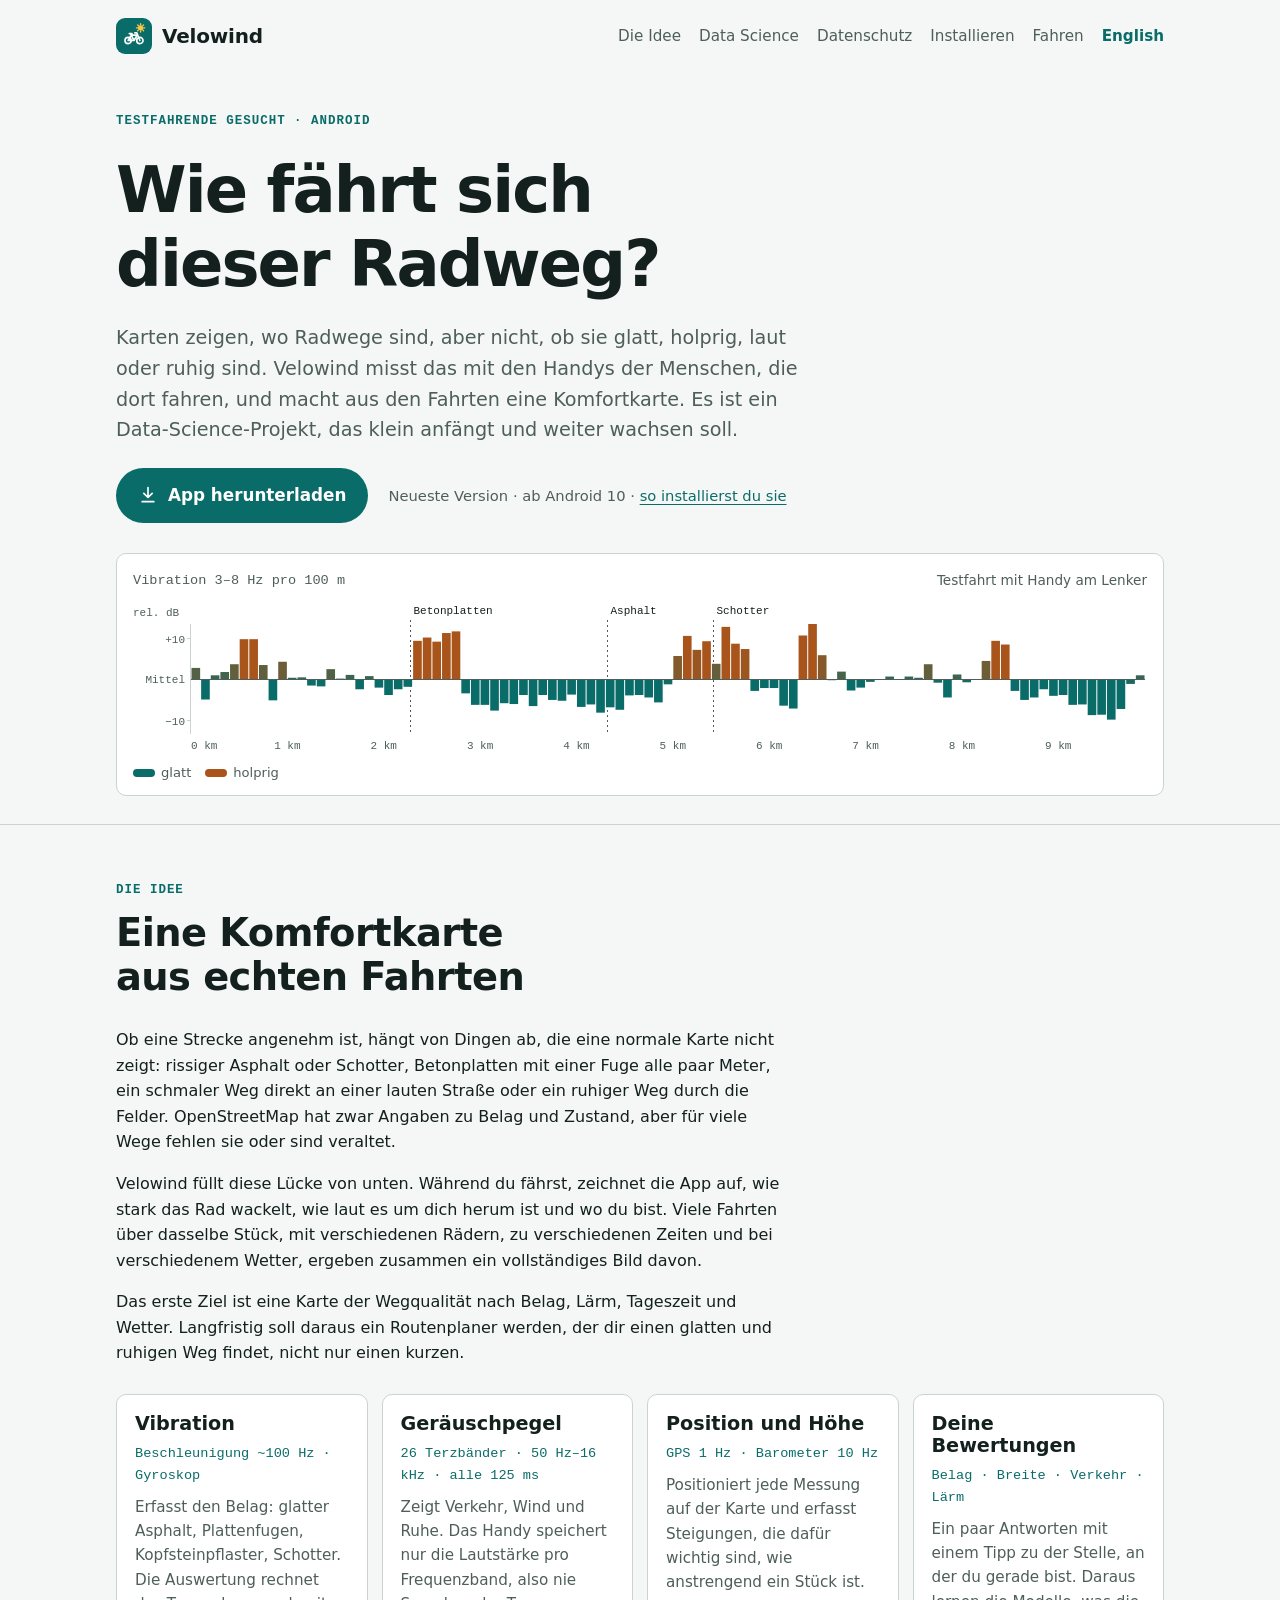
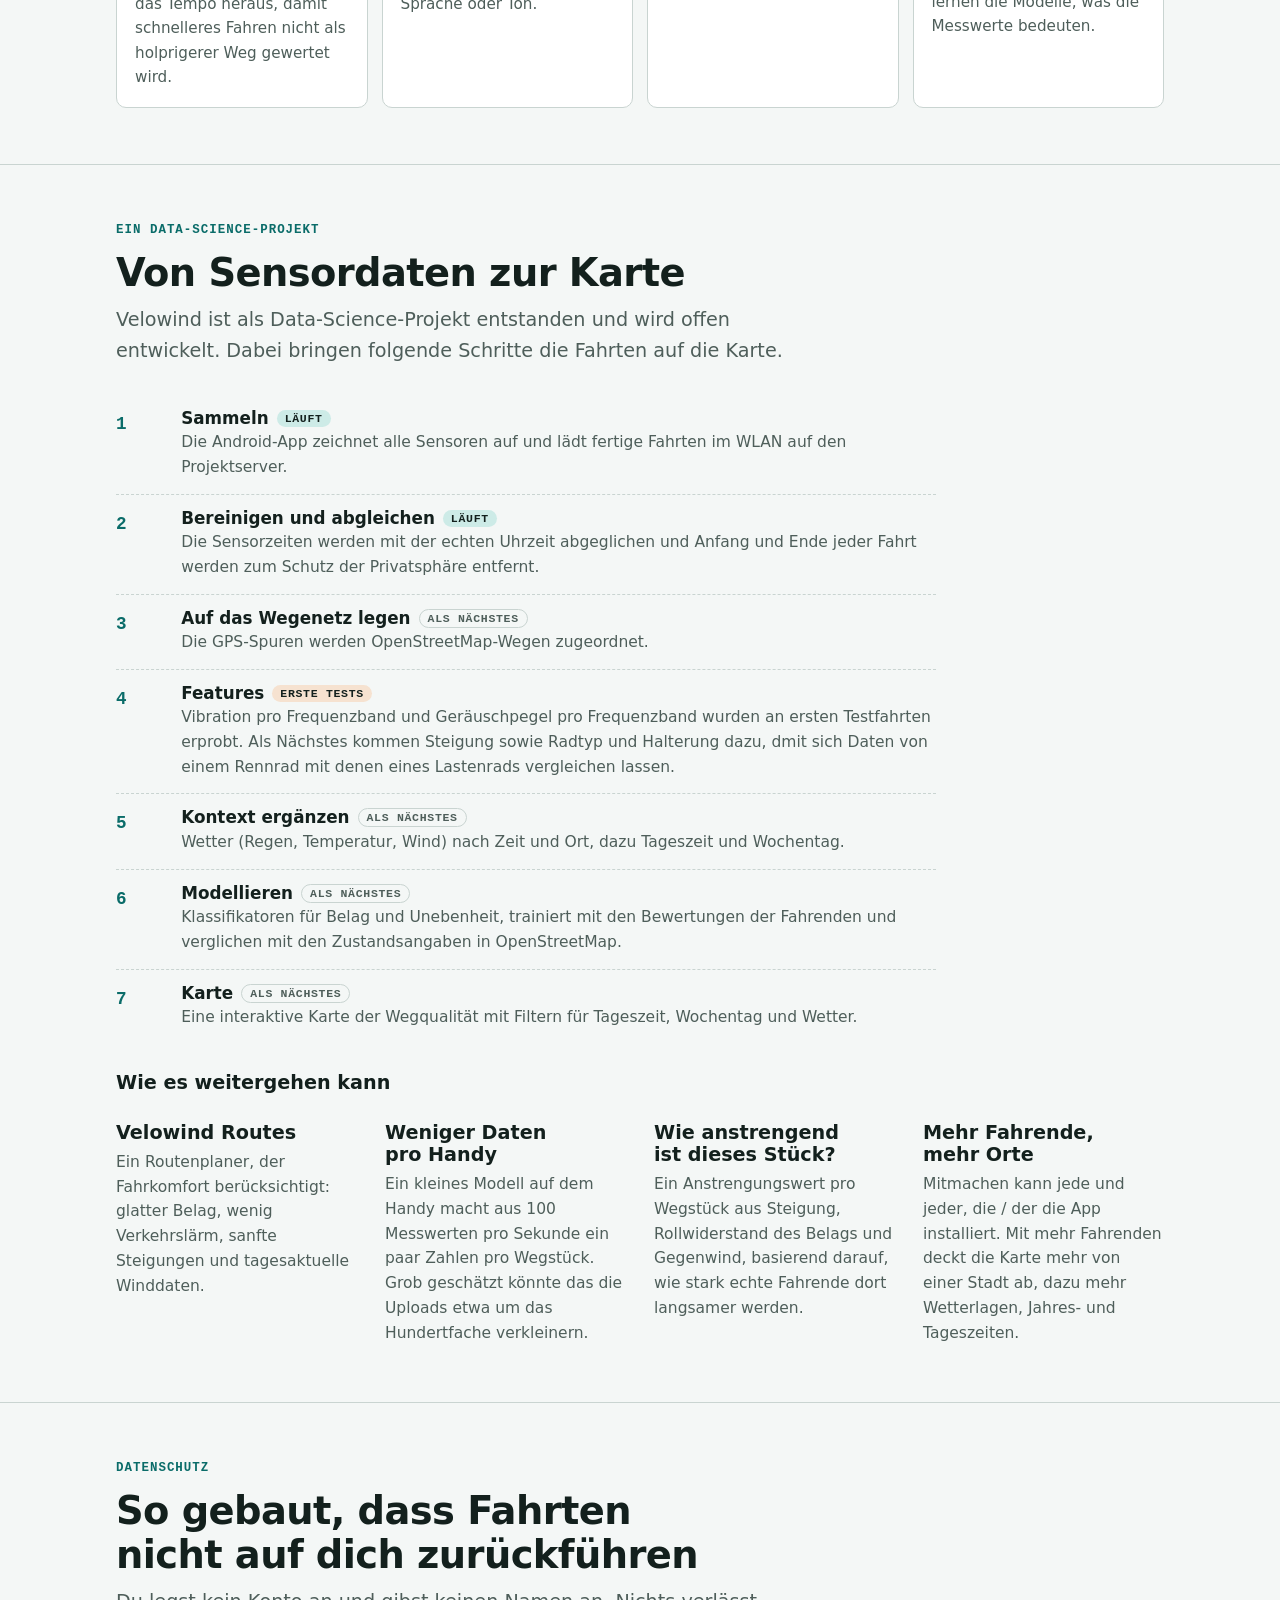
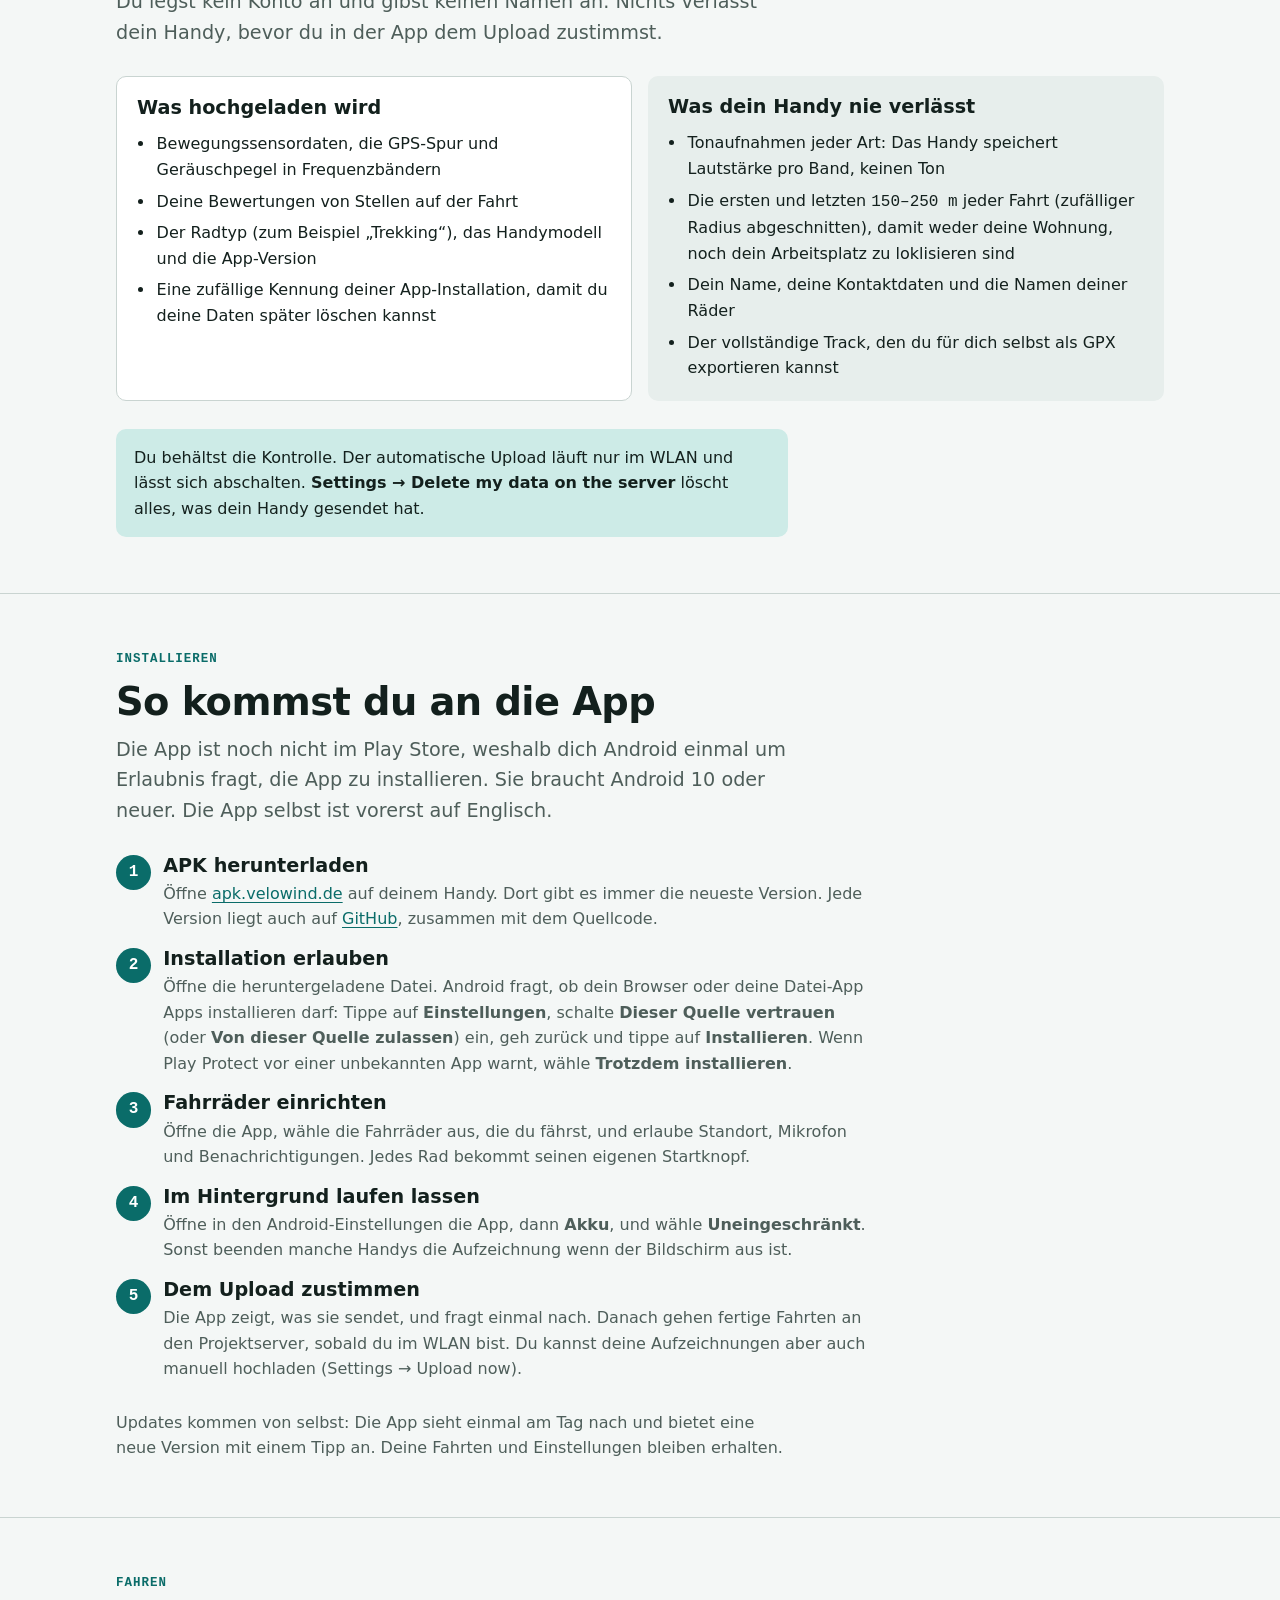
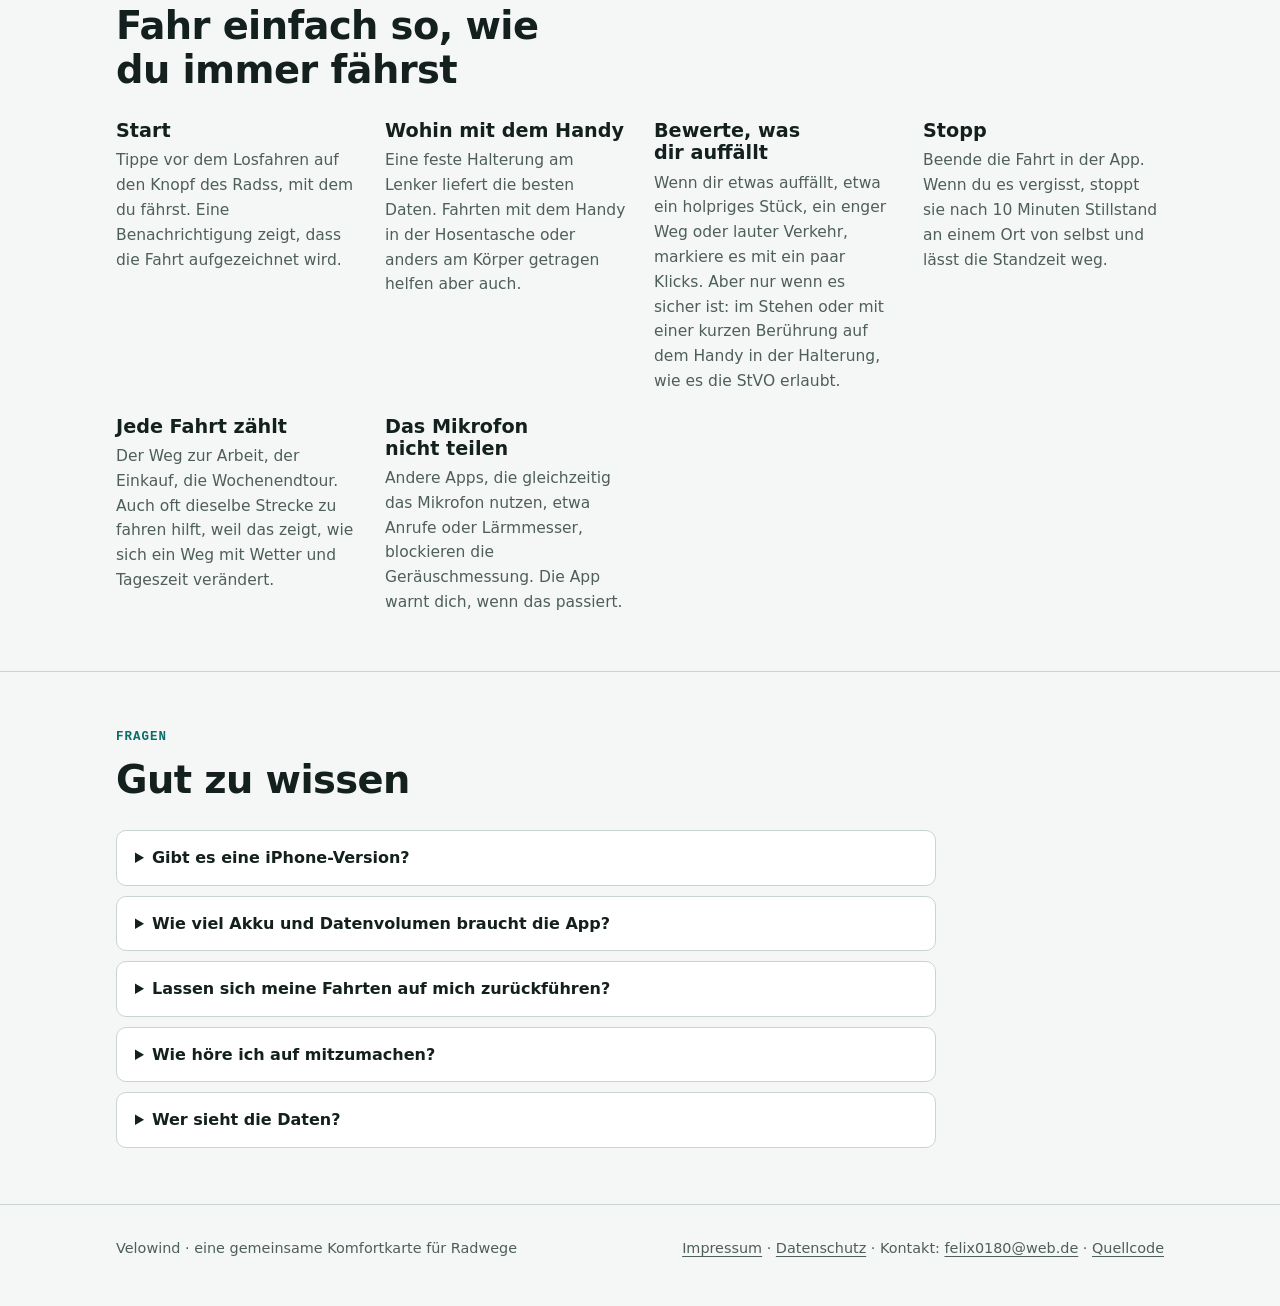
==== commit fac8ab25: "Update index.html" ====
--- a/website/de/index.html
+++ b/website/de/index.html
@@ -104,16 +104,16 @@
       <div class="sec-head">
         <span class="eyebrow">Ein Data-Science-Projekt</span>
         <h2>Von Sensordaten zur Karte</h2>
-        <p class="lede">Velowind ist als Data-Science-Projekt entstanden und wird offen entwickelt. Dabei bringen folgende Stationen die Fahrten auf die Karte.</p>
+        <p class="lede">Velowind ist als Data-Science-Projekt entstanden und wird offen entwickelt. Dabei bringen folgende Schritte die Fahrten auf die Karte.</p>
       </div>
 
       <ol class="pipeline">
-        <li><div><h3>Sammeln<span class="status done">läuft</span></h3><p>Die Android-App zeichnet alle Sensoren mit einer gemeinsamen Uhr auf und lädt fertige Fahrten im WLAN auf den Projektserver. Der prüft jede Fahrt, bevor sie in den Datensatz kommt.</p></div></li>
-        <li><div><h3>Bereinigen und abgleichen<span class="status done">läuft</span></h3><p>Die Sensorzeiten werden mit der echten Uhrzeit abgeglichen, Anfang und Ende jeder Fahrt werden zum Schutz der Privatsphäre abgeschnitten, Standzeiten entfernt.</p></div></li>
-        <li><div><h3>Auf das Wegenetz legen<span class="status next">als Nächstes</span></h3><p>Die GPS-Spuren werden OpenStreetMap-Wegen zugeordnet, damit sich die Messungen vieler Fahrten pro Wegstück summieren.</p></div></li>
-        <li><div><h3>Merkmale<span class="status now">erste Tests</span></h3><p>Vibration pro Frequenzband, um das Tempo bereinigt, und Lärm pro Frequenzband, erprobt an den ersten Testfahrten. Als Nächstes kommen Steigung sowie Radtyp und Halterung dazu, damit sich ein Rennrad und ein Lastenrad vergleichen lassen.</p></div></li>
+        <li><div><h3>Sammeln<span class="status done">läuft</span></h3><p>Die Android-App zeichnet alle Sensoren auf und lädt fertige Fahrten im WLAN auf den Projektserver.</p></div></li>
+        <li><div><h3>Bereinigen und abgleichen<span class="status done">läuft</span></h3><p>Die Sensorzeiten werden mit der echten Uhrzeit abgeglichen und Anfang und Ende jeder Fahrt werden zum Schutz der Privatsphäre entfernt.</p></div></li>
+        <li><div><h3>Auf das Wegenetz legen<span class="status next">als Nächstes</span></h3><p>Die GPS-Spuren werden OpenStreetMap-Wegen zugeordnet.</p></div></li>
+        <li><div><h3>Features<span class="status now">erste Tests</span></h3><p>Vibration pro Frequenzband und Geräuschpegel pro Frequenzband wurden an ersten Testfahrten erprobt. Als Nächstes kommen Steigung sowie Radtyp und Halterung dazu, dmit sich Daten von einem Rennrad mit denen eines Lastenrads vergleichen lassen.</p></div></li>
         <li><div><h3>Kontext ergänzen<span class="status next">als Nächstes</span></h3><p>Wetter (Regen, Temperatur, Wind) nach Zeit und Ort, dazu Tageszeit und Wochentag.</p></div></li>
-        <li><div><h3>Modellieren<span class="status next">als Nächstes</span></h3><p>Klassifikatoren für Belag und Rauheit, trainiert mit den Bewertungen der Fahrenden und geprüft an den Zustandsangaben in OpenStreetMap.</p></div></li>
+        <li><div><h3>Modellieren<span class="status next">als Nächstes</span></h3><p>Klassifikatoren für Belag und Unebenheit, trainiert mit den Bewertungen der Fahrenden und verglichen mit den Zustandsangaben in OpenStreetMap.</p></div></li>
         <li><div><h3>Karte<span class="status next">als Nächstes</span></h3><p>Eine interaktive Karte der Wegqualität mit Filtern für Tageszeit, Wochentag und Wetter.</p></div></li>
       </ol>
 
@@ -123,19 +123,19 @@
       <div class="outlook">
         <div>
           <h3>Velowind Routes</h3>
-          <p>Ein Routenplaner, der Komfort mitzählt: glatter Belag, wenig Verkehrslärm, sanfte Steigungen und der Wind des Tages.</p>
+          <p>Ein Routenplaner, der Fahrkomfort berücksichtigt: glatter Belag, wenig Verkehrslärm, sanfte Steigungen und tagesaktuelle Winddaten.</p>
         </div>
         <div>
           <h3>Weniger Daten pro Handy</h3>
-          <p>Ein kleines Modell auf dem Handy macht aus 100 Messwerten pro Sekunde ein paar Zahlen pro Wegstück. Grob geschätzt könnte das die Uploads etwa um das Hundertfache verkleinern, und es speichert noch weniger über die Fahrt.</p>
+          <p>Ein kleines Modell auf dem Handy macht aus 100 Messwerten pro Sekunde ein paar Zahlen pro Wegstück. Grob geschätzt könnte das die Uploads etwa um das Hundertfache verkleinern.</p>
         </div>
         <div>
           <h3>Wie anstrengend ist dieses Stück?</h3>
-          <p>Ein physikalischer Anstrengungswert pro Wegstück aus Steigung, Rollwiderstand des Belags und Gegenwind, abgeglichen damit, wie stark echte Fahrende dort langsamer werden.</p>
+          <p>Ein Anstrengungswert pro Wegstück aus Steigung, Rollwiderstand des Belags und Gegenwind, basierend darauf, wie stark echte Fahrende dort langsamer werden.</p>
         </div>
         <div>
           <h3>Mehr Fahrende, mehr Orte</h3>
-          <p>Mitmachen kann jede und jeder, die die App installieren. Mit mehr Fahrenden deckt die Karte mehr von einer Stadt ab, dazu mehr Wetterlagen, Jahres- und Tageszeiten.</p>
+          <p>Mitmachen kann jede und jeder, die / der die App installiert. Mit mehr Fahrenden deckt die Karte mehr von einer Stadt ab, dazu mehr Wetterlagen, Jahres- und Tageszeiten.</p>
         </div>
       </div>
     </div>
@@ -155,20 +155,20 @@
             <li>Bewegungssensordaten, die GPS-Spur und Geräuschpegel in Frequenzbändern</li>
             <li>Deine Bewertungen von Stellen auf der Fahrt</li>
             <li>Der Radtyp (zum Beispiel „Trekking“), das Handymodell und die App-Version</li>
-            <li>Eine zufällige Kennung dieser App-Installation, damit du deine Daten später löschen kannst</li>
+            <li>Eine zufällige Kennung deiner App-Installation, damit du deine Daten später löschen kannst</li>
           </ul>
         </div>
         <div class="panel no">
           <h3>Was dein Handy nie verlässt</h3>
           <ul>
             <li>Tonaufnahmen jeder Art: Das Handy speichert Lautstärke pro Band, keinen Ton</li>
-            <li>Die ersten und letzten <span class="num">150–250 m</span> jeder Fahrt, mit zufälligem Radius abgeschnitten, damit Wohnung oder Arbeitsplatz nicht zu finden sind</li>
+            <li>Die ersten und letzten <span class="num">150–250 m</span> jeder Fahrt (zufälliger Radius abgeschnitten), damit weder deine Wohnung, noch dein Arbeitsplatz zu loklisieren sind</li>
             <li>Dein Name, deine Kontaktdaten und die Namen deiner Räder</li>
-            <li>Die vollständige Spur, die du für dich selbst als GPX exportieren kannst</li>
+            <li>Der vollständige Track, den du für dich selbst als GPX exportieren kannst</li>
           </ul>
         </div>
       </div>
-      <p class="callout">Du behältst die Kontrolle. Der automatische Upload läuft nur im WLAN und lässt sich abschalten. <strong>Upload settings → Delete my data on the server</strong> löscht alles, was dein Handy gesendet hat. Diese Website setzt keine Cookies und lädt nichts von anderen Seiten.</p>
+      <p class="callout">Du behältst die Kontrolle. Der automatische Upload läuft nur im WLAN und lässt sich abschalten. <strong>Settings → Delete my data on the server</strong> löscht alles, was dein Handy gesendet hat.</p>
     </div>
   </section>
 
@@ -177,14 +177,14 @@
       <div class="sec-head">
         <span class="eyebrow">Installieren</span>
         <h2>So kommst du an die App</h2>
-        <p class="lede">Die App ist noch nicht im Play Store, deshalb fragt Android einmal nach, ob du die Installation erlaubst. Sie braucht Android 10 oder neuer. Die App selbst ist vorerst auf Englisch.</p>
+        <p class="lede">Die App ist noch nicht im Play Store, weshalb dich Android einmal um Erlaubnis fragt, die App zu installieren. Sie braucht Android 10 oder neuer. Die App selbst ist vorerst auf Englisch.</p>
       </div>
       <ol class="steps">
         <li><div><h3>APK herunterladen</h3><p>Öffne <a href="https://apk.velowind.de/">apk.velowind.de</a> auf deinem Handy. Dort gibt es immer die neueste Version. Jede Version liegt auch auf <a href="https://github.com/biofe/smartphone_sensor_logger/releases">GitHub</a>, zusammen mit dem Quellcode.</p></div></li>
         <li><div><h3>Installation erlauben</h3><p>Öffne die heruntergeladene Datei. Android fragt, ob dein Browser oder deine Datei-App Apps installieren darf: Tippe auf <strong>Einstellungen</strong>, schalte <strong>Dieser Quelle vertrauen</strong> (oder <strong>Von dieser Quelle zulassen</strong>) ein, geh zurück und tippe auf <strong>Installieren</strong>. Wenn Play Protect vor einer unbekannten App warnt, wähle <strong>Trotzdem installieren</strong>.</p></div></li>
-        <li><div><h3>Räder einrichten</h3><p>Öffne die App, wähle die Räder aus, die du fährst, und erlaube Standort, Mikrofon und Benachrichtigungen. Jedes Rad bekommt seinen eigenen Startknopf.</p></div></li>
-        <li><div><h3>Im Hintergrund laufen lassen</h3><p>Öffne in den Android-Einstellungen die App, dann <strong>Akku</strong>, und wähle <strong>Uneingeschränkt</strong>. Sonst beenden manche Handys die Aufzeichnung, wenn der Bildschirm aus ist.</p></div></li>
-        <li><div><h3>Dem Upload zustimmen</h3><p>Die App zeigt, was sie sendet, und fragt einmal nach. Danach gehen fertige Fahrten an den Projektserver, sobald du im WLAN bist.</p></div></li>
+        <li><div><h3>Fahrräder einrichten</h3><p>Öffne die App, wähle die Fahrräder aus, die du fährst, und erlaube Standort, Mikrofon und Benachrichtigungen. Jedes Rad bekommt seinen eigenen Startknopf.</p></div></li>
+        <li><div><h3>Im Hintergrund laufen lassen</h3><p>Öffne in den Android-Einstellungen die App, dann <strong>Akku</strong>, und wähle <strong>Uneingeschränkt</strong>. Sonst beenden manche Handys die Aufzeichnung wenn der Bildschirm aus ist.</p></div></li>
+        <li><div><h3>Dem Upload zustimmen</h3><p>Die App zeigt, was sie sendet, und fragt einmal nach. Danach gehen fertige Fahrten an den Projektserver, sobald du im WLAN bist. Du kannst deine Aufzeichnungen aber auch manuell hochladen (Settings &rarr; Upload now).</p></div></li>
       </ol>
       <p class="prose" style="color: var(--muted)">Updates kommen von selbst: Die App sieht einmal am Tag nach und bietet eine neue Version mit einem Tipp an. Deine Fahrten und Einstellungen bleiben erhalten.</p>
     </div>
@@ -199,15 +199,15 @@
       <div class="tips">
         <div>
           <h3>Start</h3>
-          <p>Tippe vor dem Losfahren auf den Knopf des Rads, mit dem du fährst. Eine Benachrichtigung zeigt, dass die Fahrt aufgezeichnet wird.</p>
+          <p>Tippe vor dem Losfahren auf den Knopf des Radss, mit dem du fährst. Eine Benachrichtigung zeigt, dass die Fahrt aufgezeichnet wird.</p>
         </div>
         <div>
           <h3>Wohin mit dem Handy</h3>
-          <p>Eine feste Halterung am Lenker liefert die klarsten Daten. Fahrten mit dem Handy in der Hosentasche oder anders am Körper getragen helfen aber auch.</p>
+          <p>Eine feste Halterung am Lenker liefert die besten Daten. Fahrten mit dem Handy in der Hosentasche oder anders am Körper getragen helfen aber auch.</p>
         </div>
         <div>
           <h3>Bewerte, was dir auffällt</h3>
-          <p>Wenn dir etwas auffällt, etwa ein holpriges Stück, ein enger Weg oder lauter Verkehr, bewerte es mit ein paar Tipps. Nur wenn es sicher ist: im Stehen oder mit einem kurzen Tipp auf das Handy in der Halterung, wie es die StVO erlaubt.</p>
+          <p>Wenn dir etwas auffällt, etwa ein holpriges Stück, ein enger Weg oder lauter Verkehr, markiere es mit ein paar Klicks. Aber nur wenn es sicher ist: im Stehen oder mit einer kurzen Berührung auf dem Handy in der Halterung, wie es die StVO erlaubt.</p>
         </div>
         <div>
           <h3>Stopp</h3>
@@ -215,10 +215,10 @@
         </div>
         <div>
           <h3>Jede Fahrt zählt</h3>
-          <p>Der Weg zur Arbeit, der Einkauf, die Wochenendtour. Auch oft dieselbe Strecke zu fahren hilft, weil es zeigt, wie sich ein Weg mit Wetter und Tageszeit verändert.</p>
-        </div>
-        <div>
-          <h3>Mikrofon nicht teilen</h3>
+          <p>Der Weg zur Arbeit, der Einkauf, die Wochenendtour. Auch oft dieselbe Strecke zu fahren hilft, weil das zeigt, wie sich ein Weg mit Wetter und Tageszeit verändert.</p>
+        </div>
+        <div>
+          <h3>Das Mikrofon nicht teilen</h3>
           <p>Andere Apps, die gleichzeitig das Mikrofon nutzen, etwa Anrufe oder Lärmmesser, blockieren die Geräuschmessung. Die App warnt dich, wenn das passiert.</p>
         </div>
       </div>
@@ -234,9 +234,9 @@
       <div class="faq">
         <details><summary>Gibt es eine iPhone-Version?</summary><p>Noch nicht. Für iOS-Apps außerhalb des App Store braucht man ein kostenpflichtiges Entwicklerkonto, deshalb startet das Projekt mit Android.</p></details>
         <details><summary>Wie viel Akku und Datenvolumen braucht die App?</summary><p>Beim Aufzeichnen sind GPS und Sensoren an, ähnlich wie bei einer Sport-Tracking-App. Eine Fahrt von 30 Minuten hat ein paar Megabyte und wird nur im WLAN hochgeladen, außer du wählst „Upload now“ über mobile Daten.</p></details>
-        <details><summary>Lassen sich meine Fahrten auf mich zurückführen?</summary><p>Fahrten tragen eine zufällige Installationskennung, nie deinen Namen oder deine Telefonnummer. Anfang und Ende werden vor dem Upload abgeschnitten. Wer schon weiß, wo du fährst, könnte eine Strecke trotzdem wiedererkennen, deshalb ist der Radius des Schnitts bei jeder Fahrt ein anderer.</p></details>
+        <details><summary>Lassen sich meine Fahrten auf mich zurückführen?</summary><p>Fahrten tragen eine zufällige Installationskennung, nie deinen Namen oder deine Telefonnummer. Anfang und Ende werden vor dem Upload abgeschnitten. Wer schon weiß, wo du fährst, könnte eine Strecke trotzdem wiedererkennen, deshalb ist der Radius des Schnitts bei jeder Fahrt unterschiedlich.</p></details>
         <details><summary>Wie höre ich auf mitzumachen?</summary><p>Schalte den automatischen Upload in den Upload settings aus, oder nutze dort „Delete my data on the server“ und deinstalliere die App. Die Fahrten auf deinem Handy werden mit der App gelöscht.</p></details>
-        <details><summary>Wer sieht die Daten?</summary><p>Hochgeladene Fahrten liegen auf dem eigenen Server des Projekts und werden für dieses Forschungsprojekt verwendet. Sie werden nicht verkauft und nicht an Werbefirmen gegeben. Ergebnisse wie die Komfortkarte werden Wegstücke zeigen, zusammengefasst aus vielen Fahrten.</p></details>
+        <details><summary>Wer sieht die Daten?</summary><p>Hochgeladene Fahrten liegen auf dem eigenen Projektserver und werden für dieses Forschungsprojekt verwendet. Sie werden nicht verkauft und nicht an Werbefirmen weitergegeben.</p></details>
       </div>
     </div>
   </section>
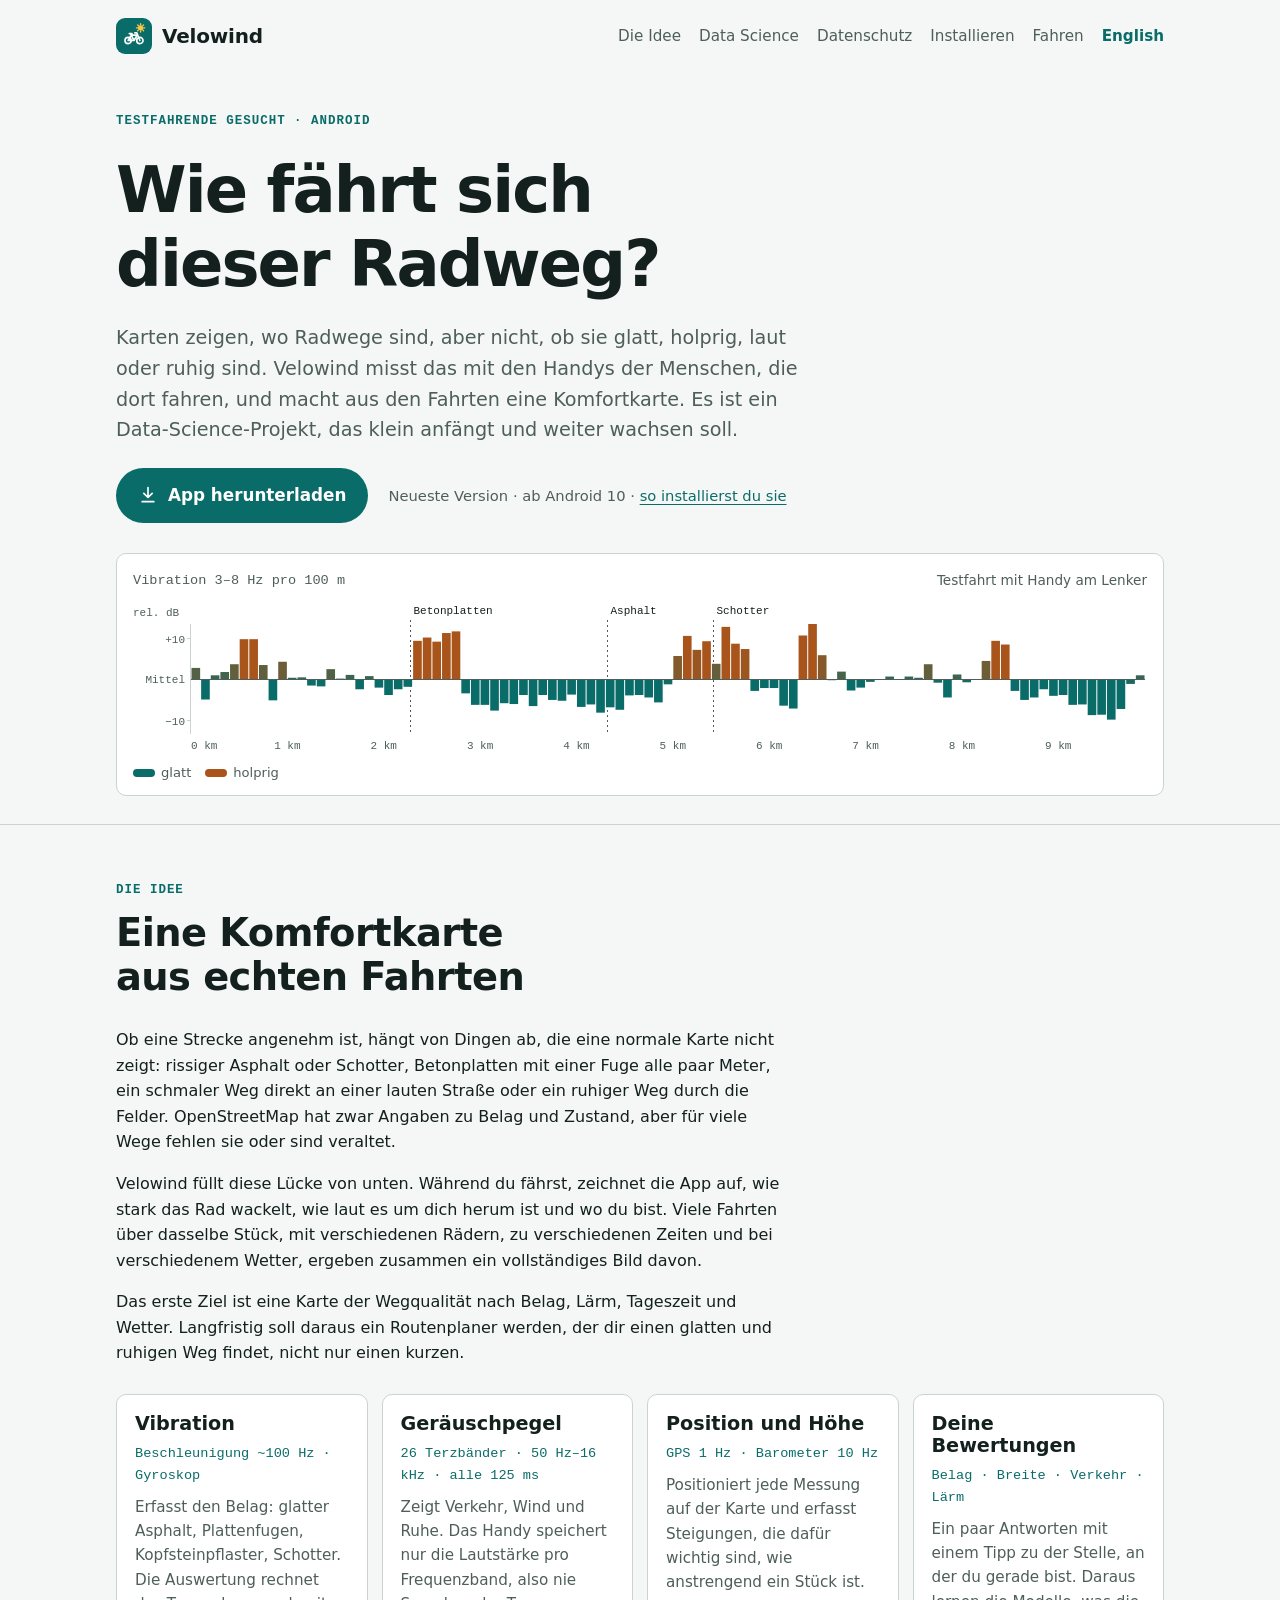
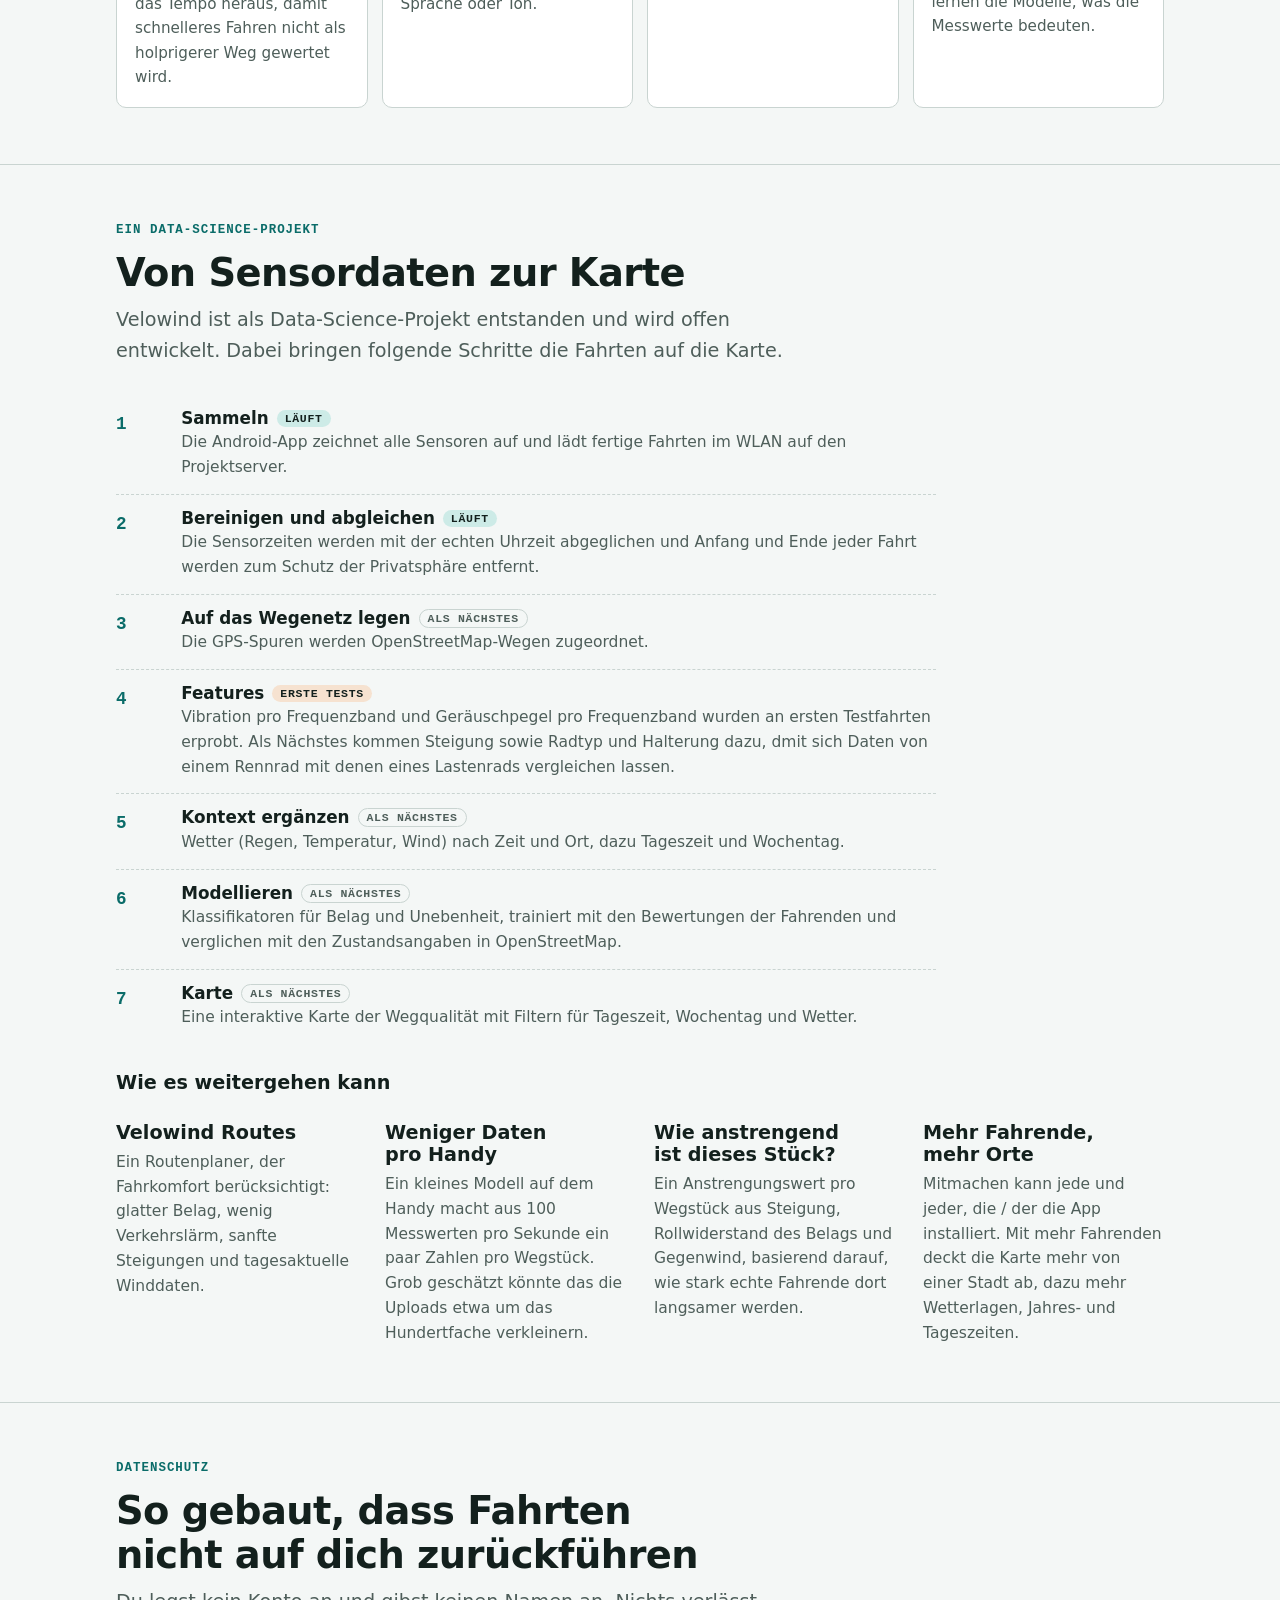
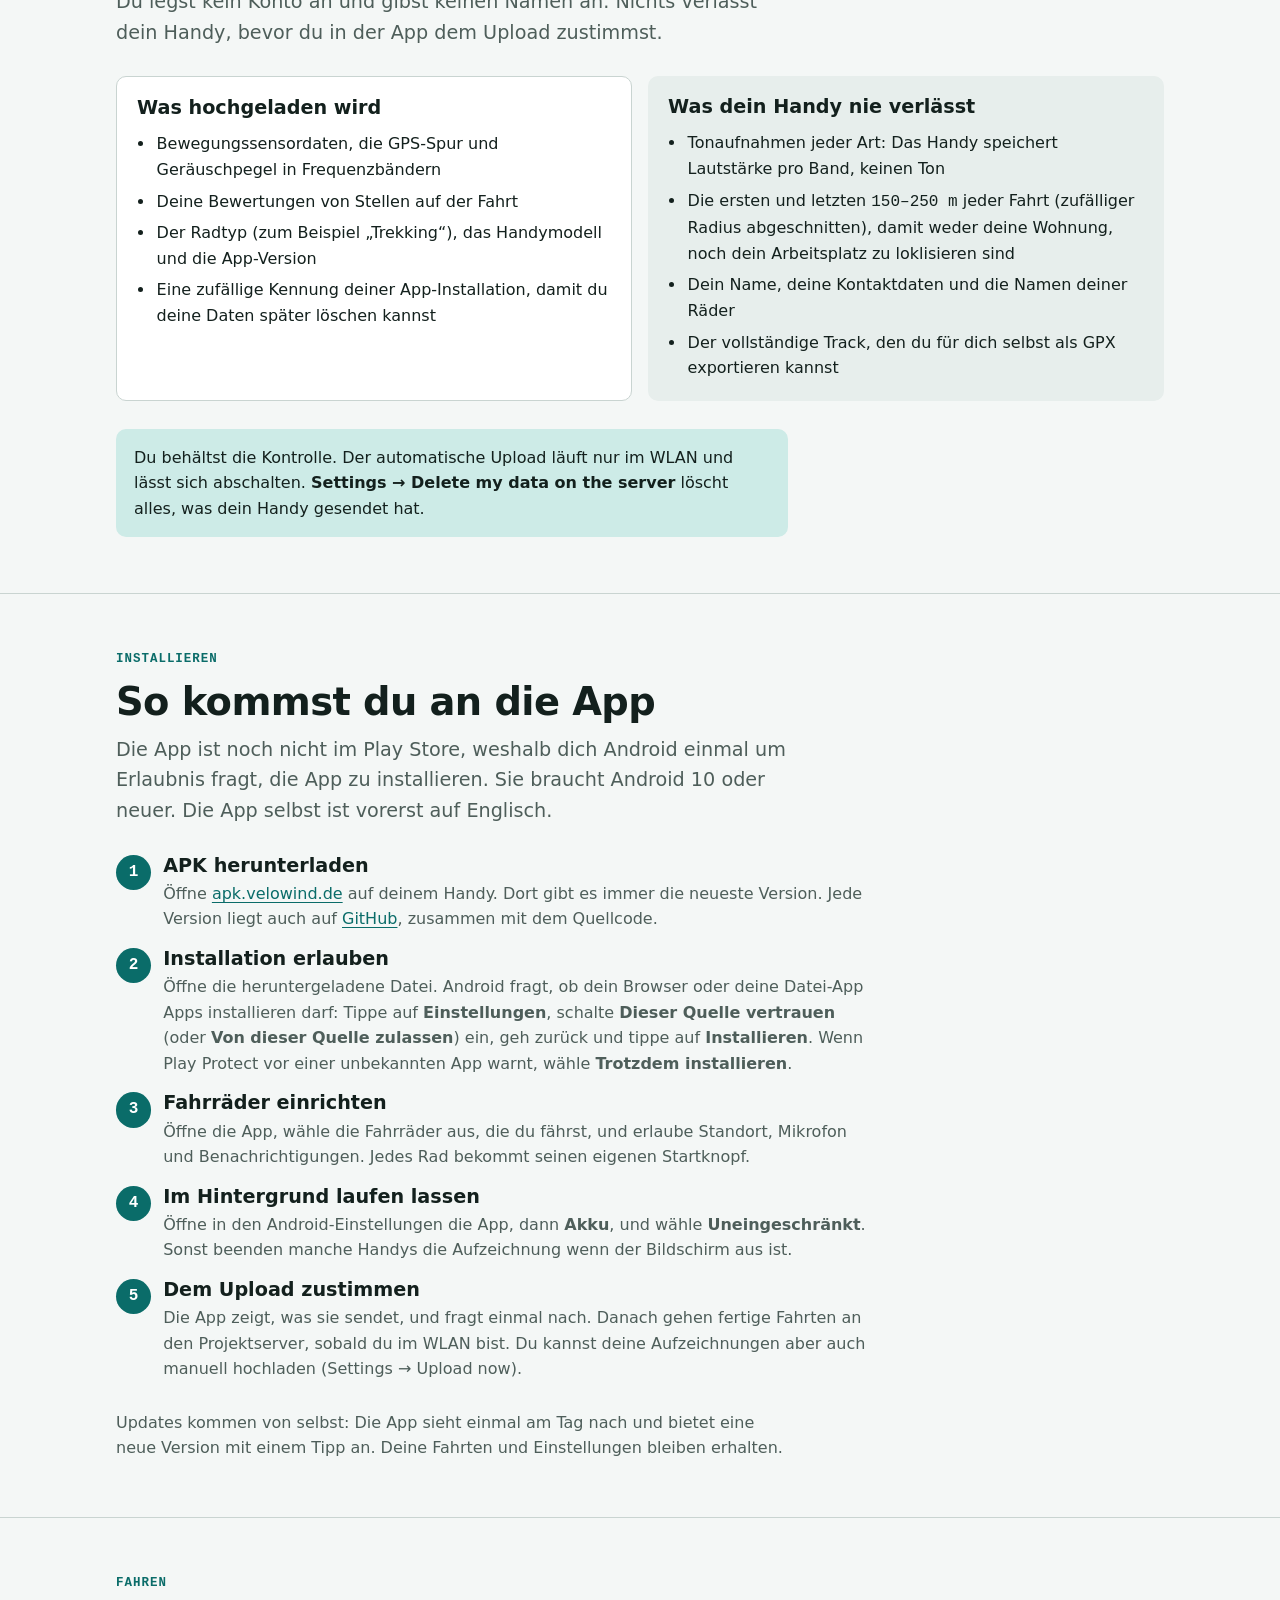
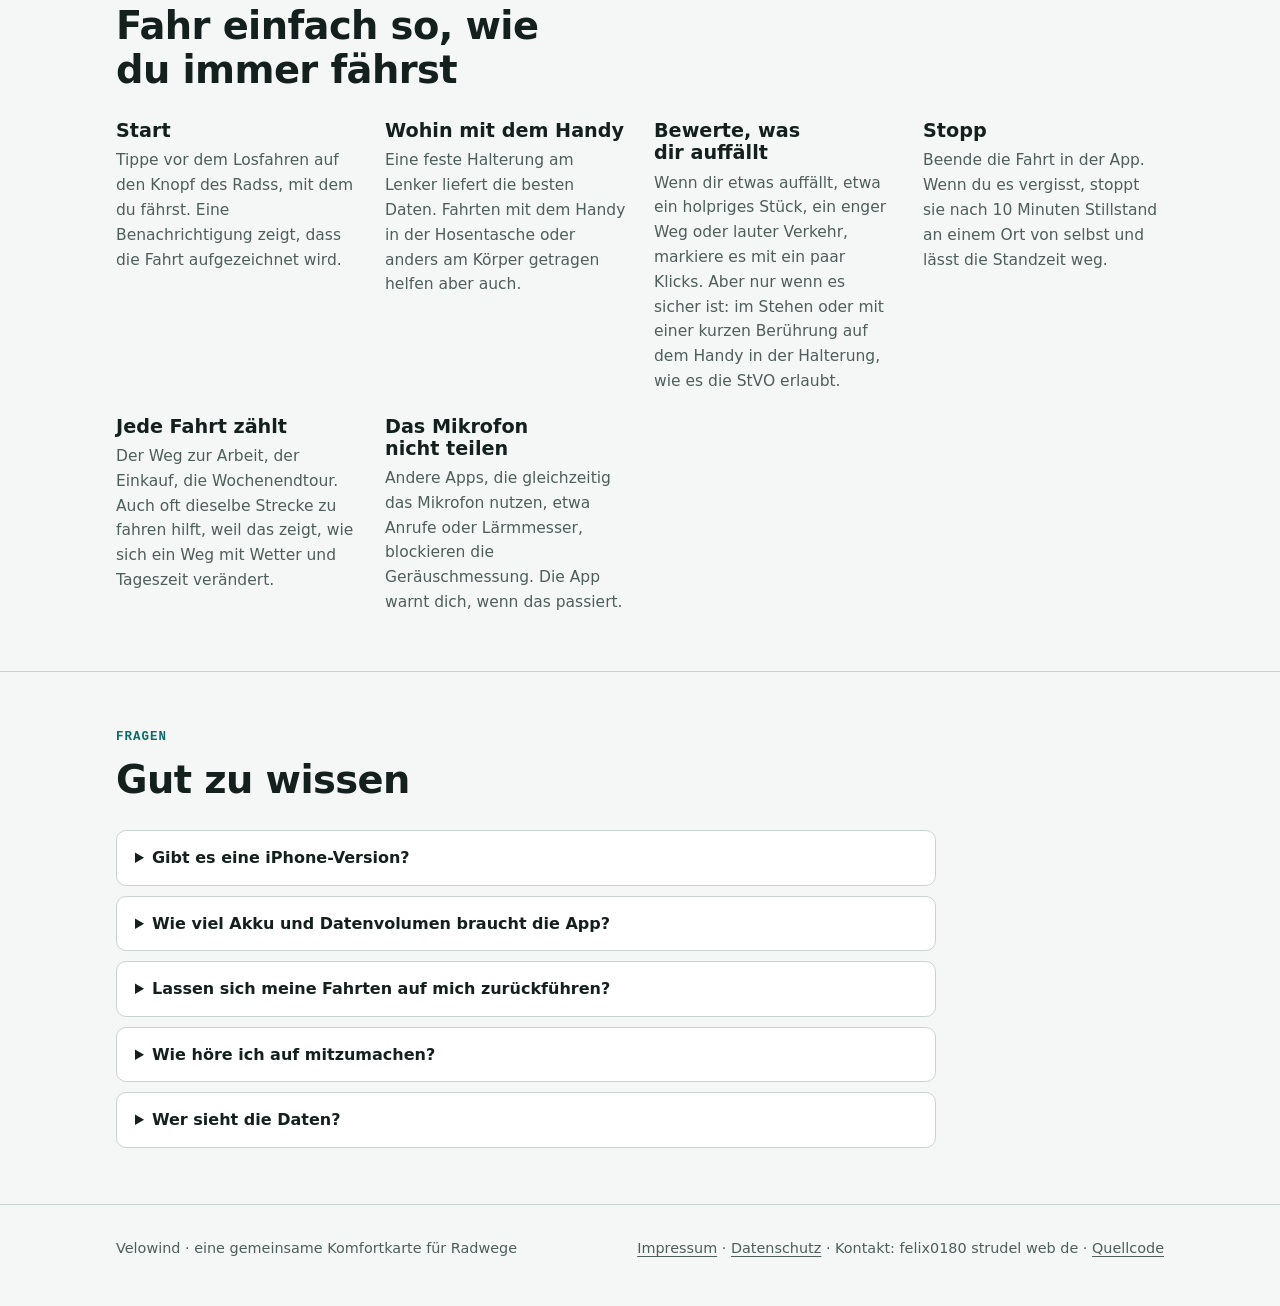
==== commit bb428da4: "Website: hosting provider, date, contact written out without @ Co-Authored-By: Claude Opus 5.5 <nore" ====
--- a/website/de/index.html
+++ b/website/de/index.html
@@ -245,7 +245,7 @@
 <footer>
   <div class="wrap">
     <span>Velowind · eine gemeinsame Komfortkarte für Radwege</span>
-    <span><a href="impressum.html">Impressum</a> · <a href="datenschutz.html">Datenschutz</a> · Kontakt: <span id="contact">felix0180 [at] web.de</span> · <a href="https://github.com/biofe/smartphone_sensor_logger">Quellcode</a></span>
+    <span><a href="impressum.html">Impressum</a> · <a href="datenschutz.html">Datenschutz</a> · Kontakt: <span id="contact">felix0180 strudel web de</span> · <a href="https://github.com/biofe/smartphone_sensor_logger">Quellcode</a></span>
   </div>
 </footer>
 
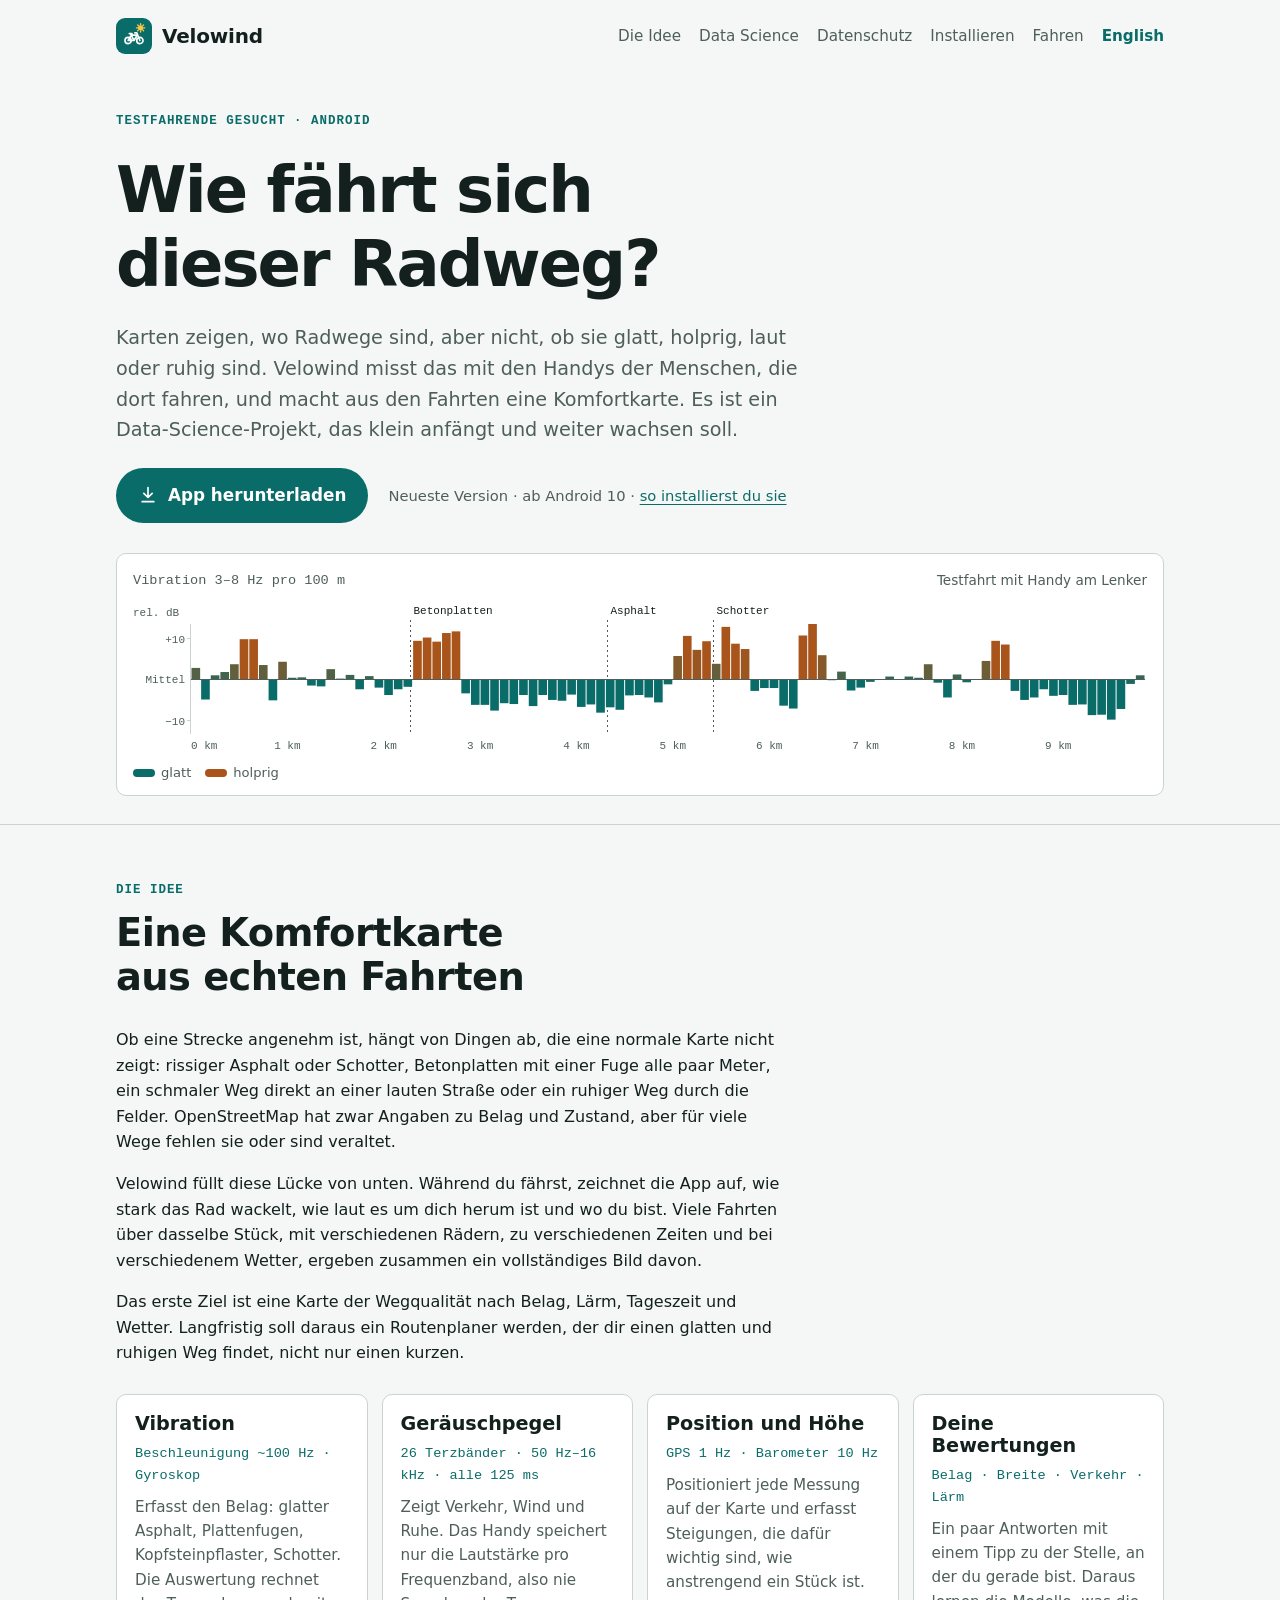
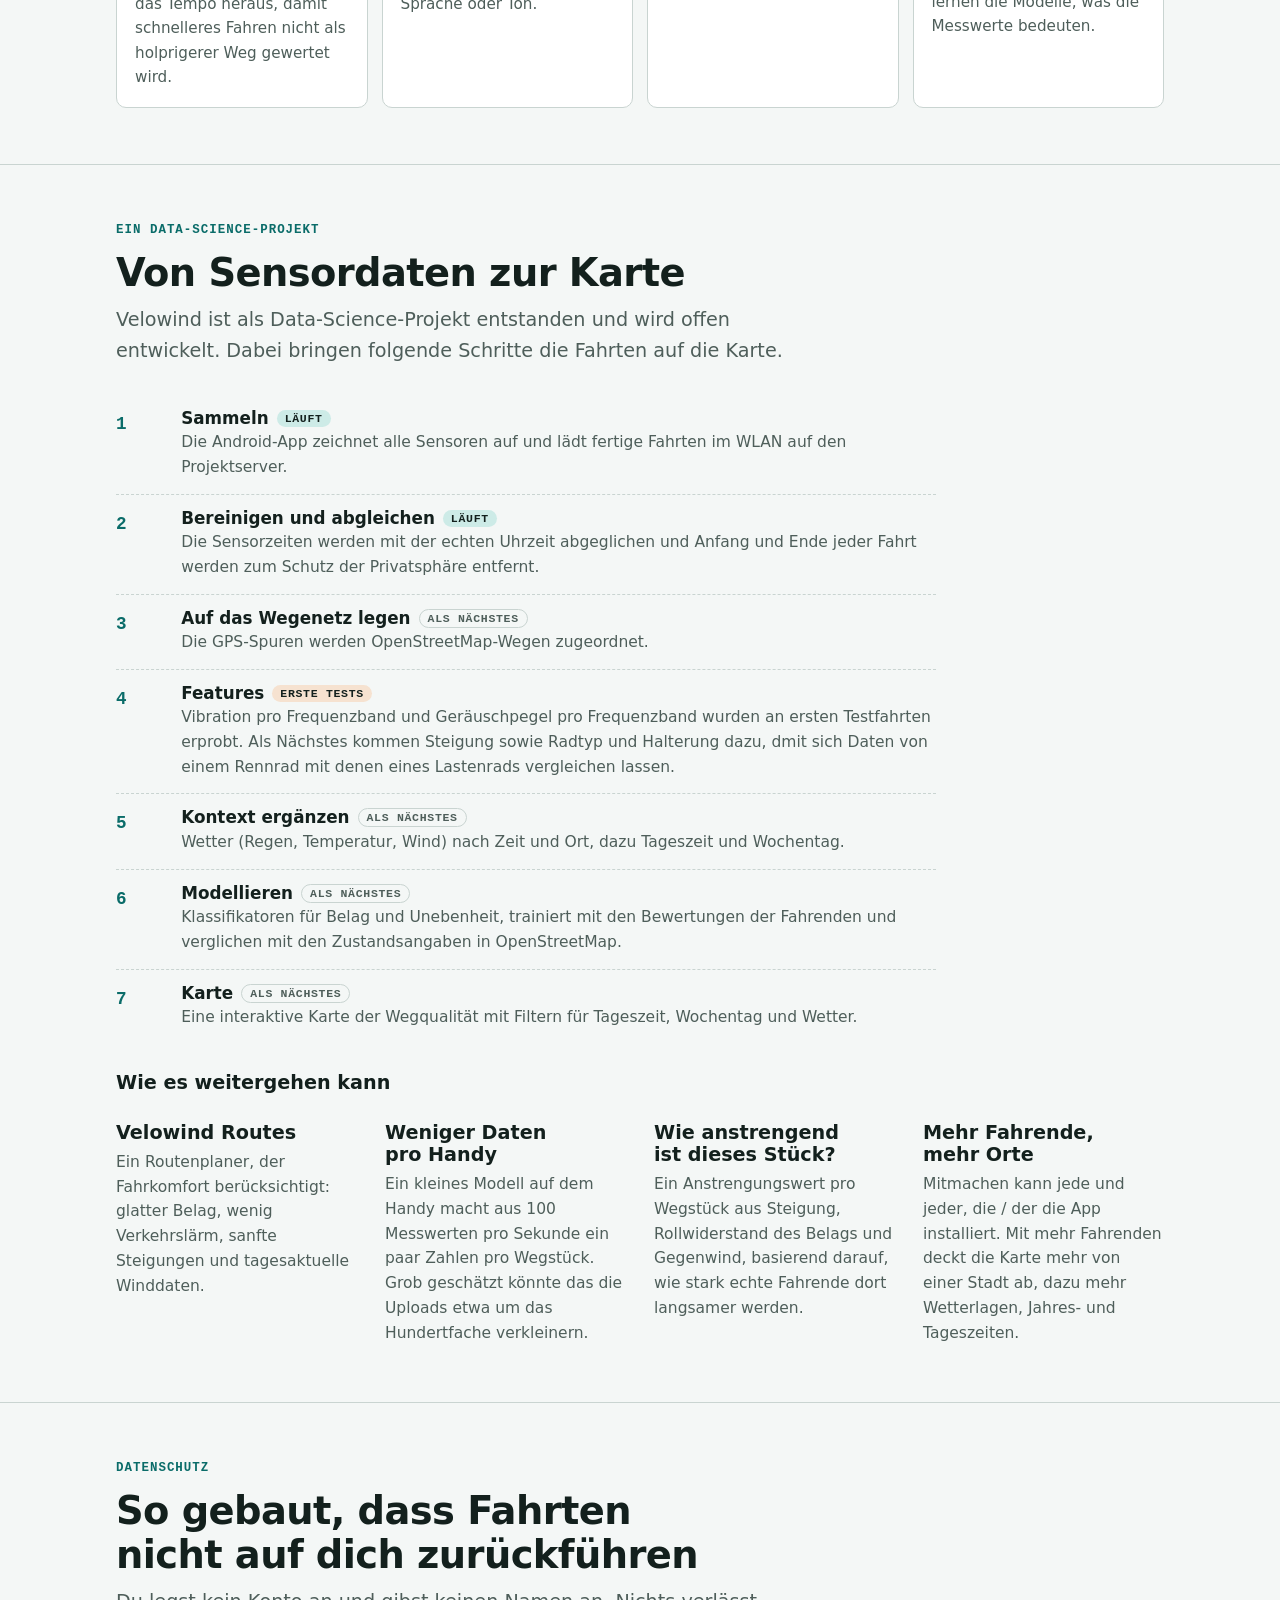
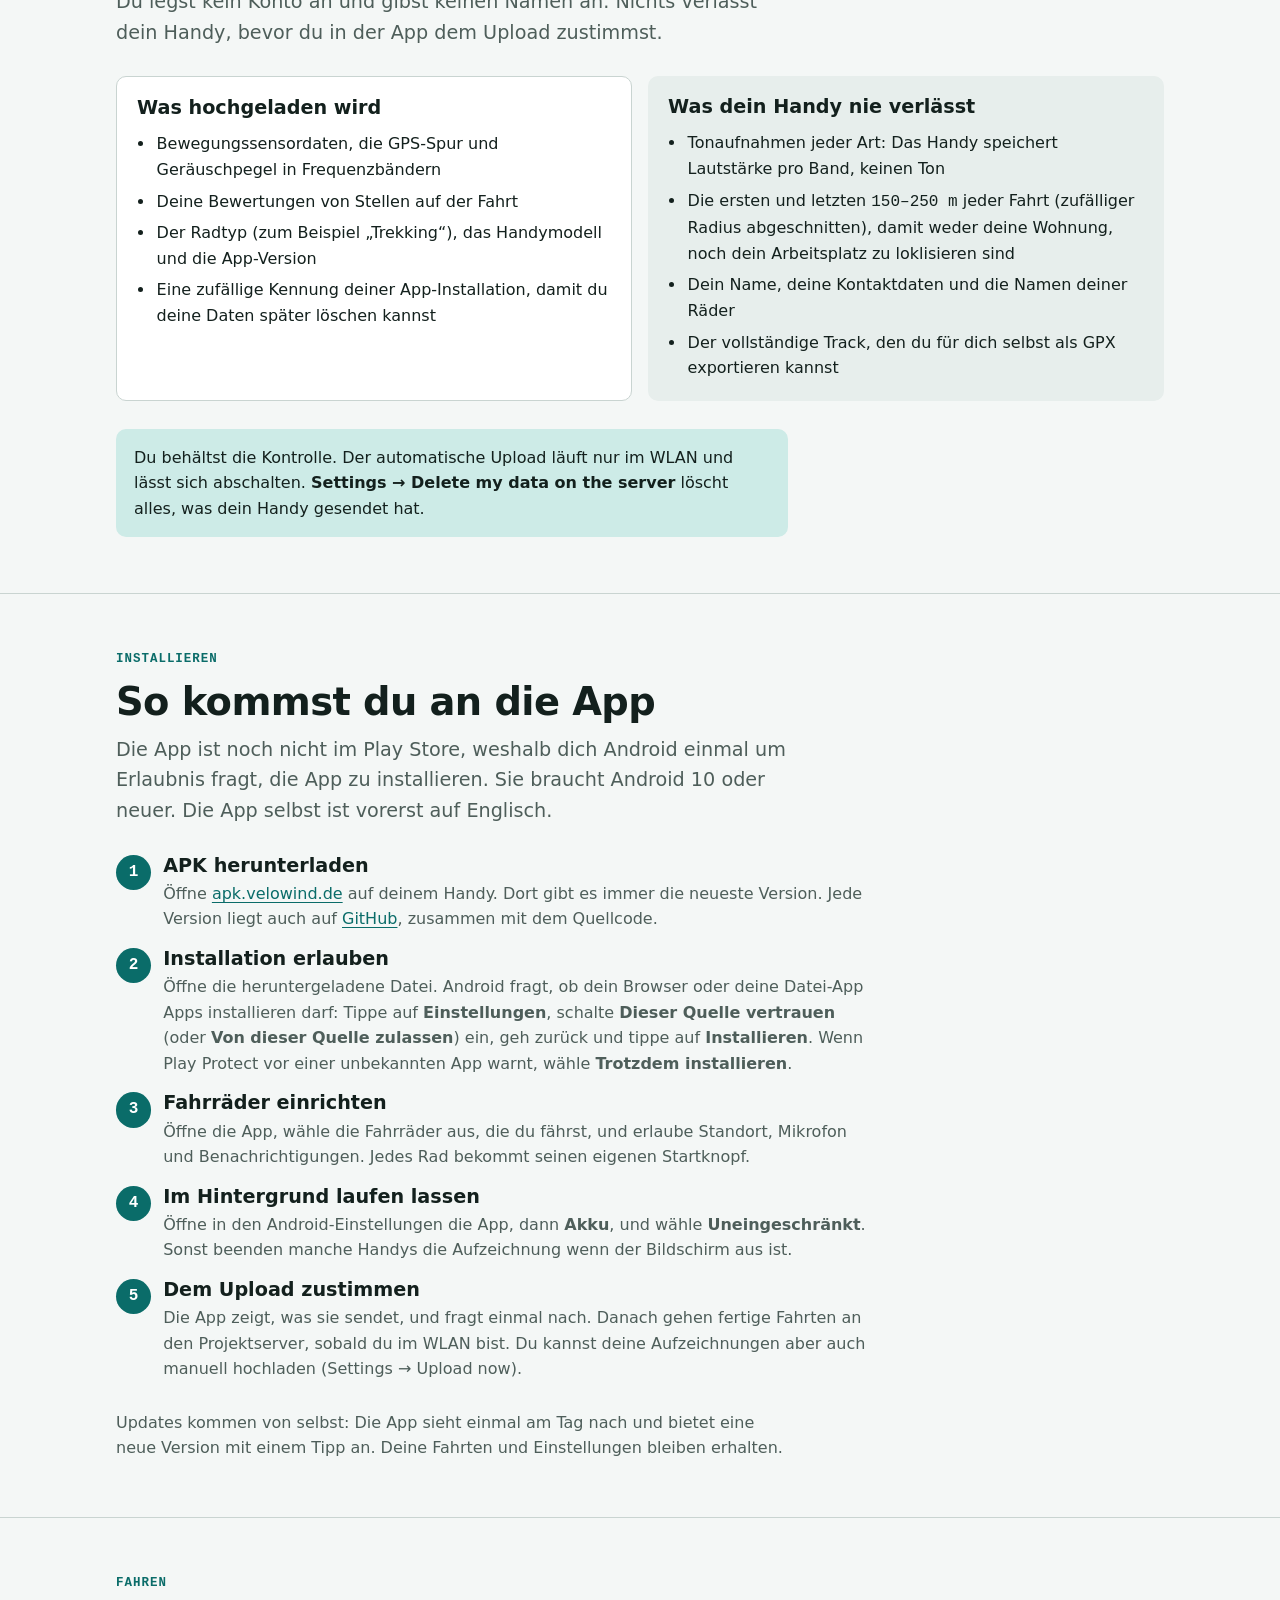
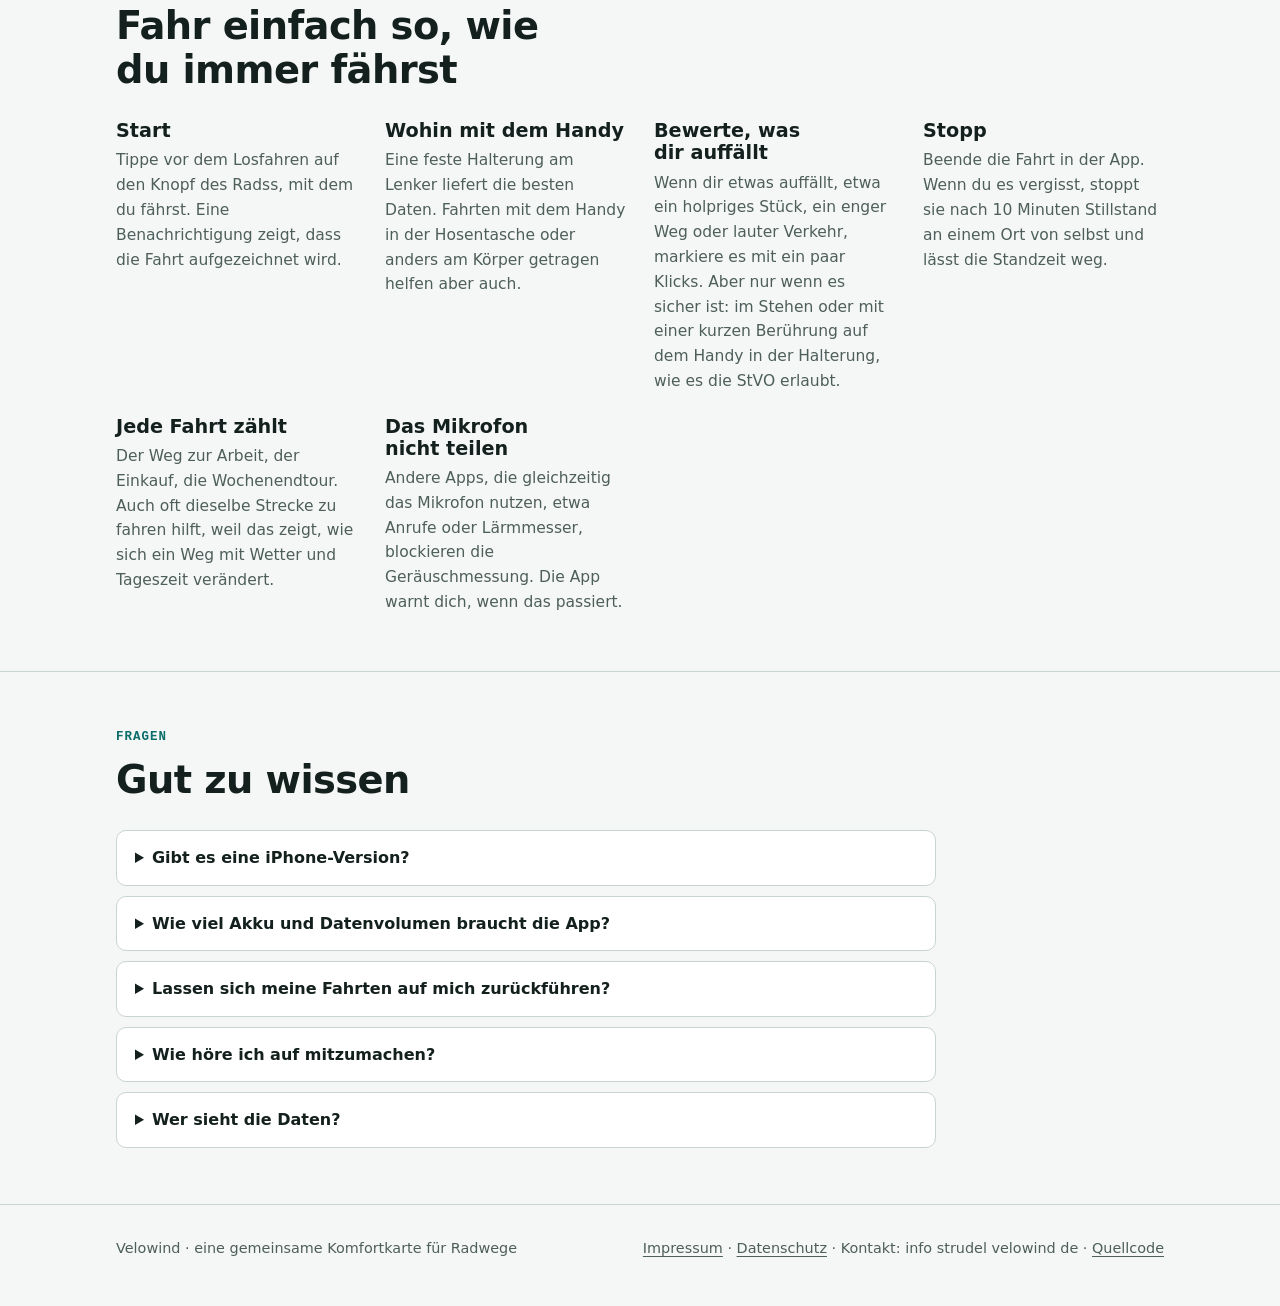
==== commit 99557967: "Website: contact address info strudel velowind de Co-Authored-By: Claude Opus 5.5 <noreply@anthropic" ====
--- a/website/de/index.html
+++ b/website/de/index.html
@@ -245,7 +245,7 @@
 <footer>
   <div class="wrap">
     <span>Velowind · eine gemeinsame Komfortkarte für Radwege</span>
-    <span><a href="impressum.html">Impressum</a> · <a href="datenschutz.html">Datenschutz</a> · Kontakt: <span id="contact">felix0180 strudel web de</span> · <a href="https://github.com/biofe/smartphone_sensor_logger">Quellcode</a></span>
+    <span><a href="impressum.html">Impressum</a> · <a href="datenschutz.html">Datenschutz</a> · Kontakt: <span id="contact">info strudel velowind de</span> · <a href="https://github.com/biofe/smartphone_sensor_logger">Quellcode</a></span>
   </div>
 </footer>
 
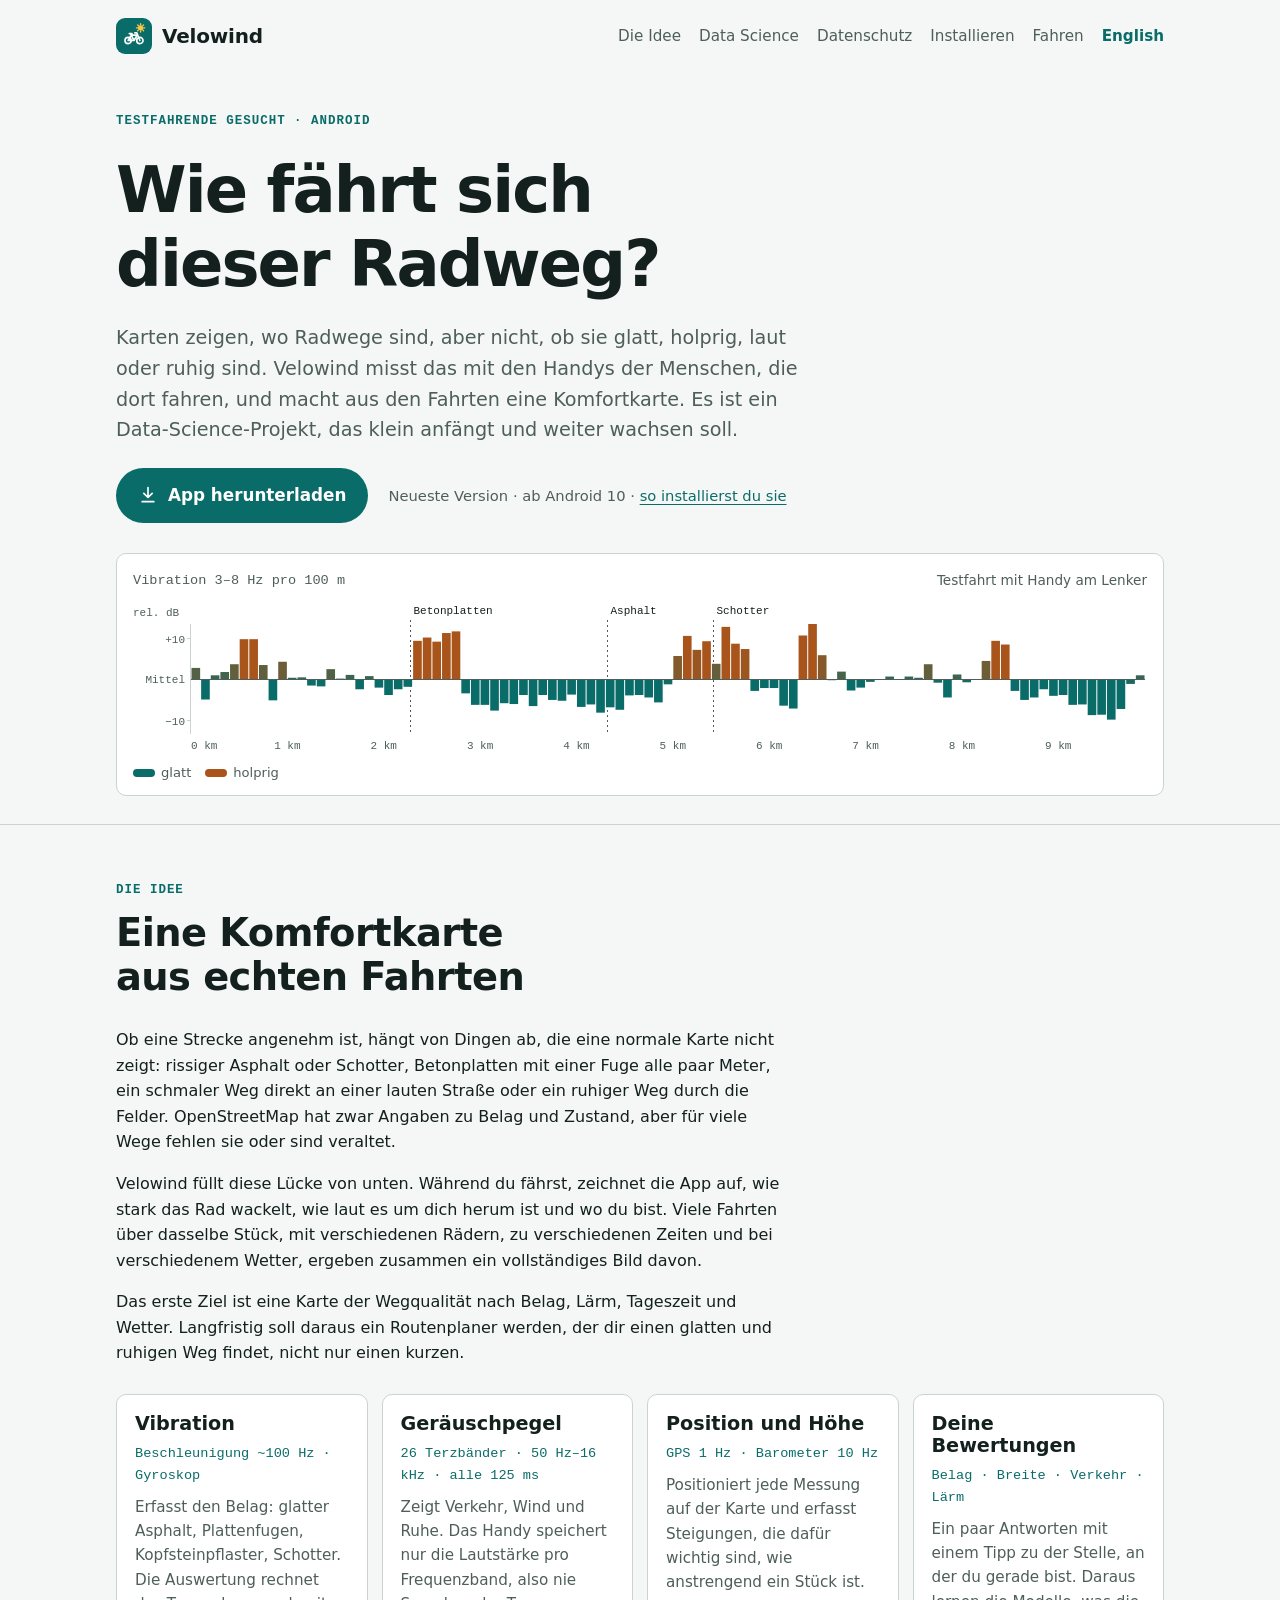
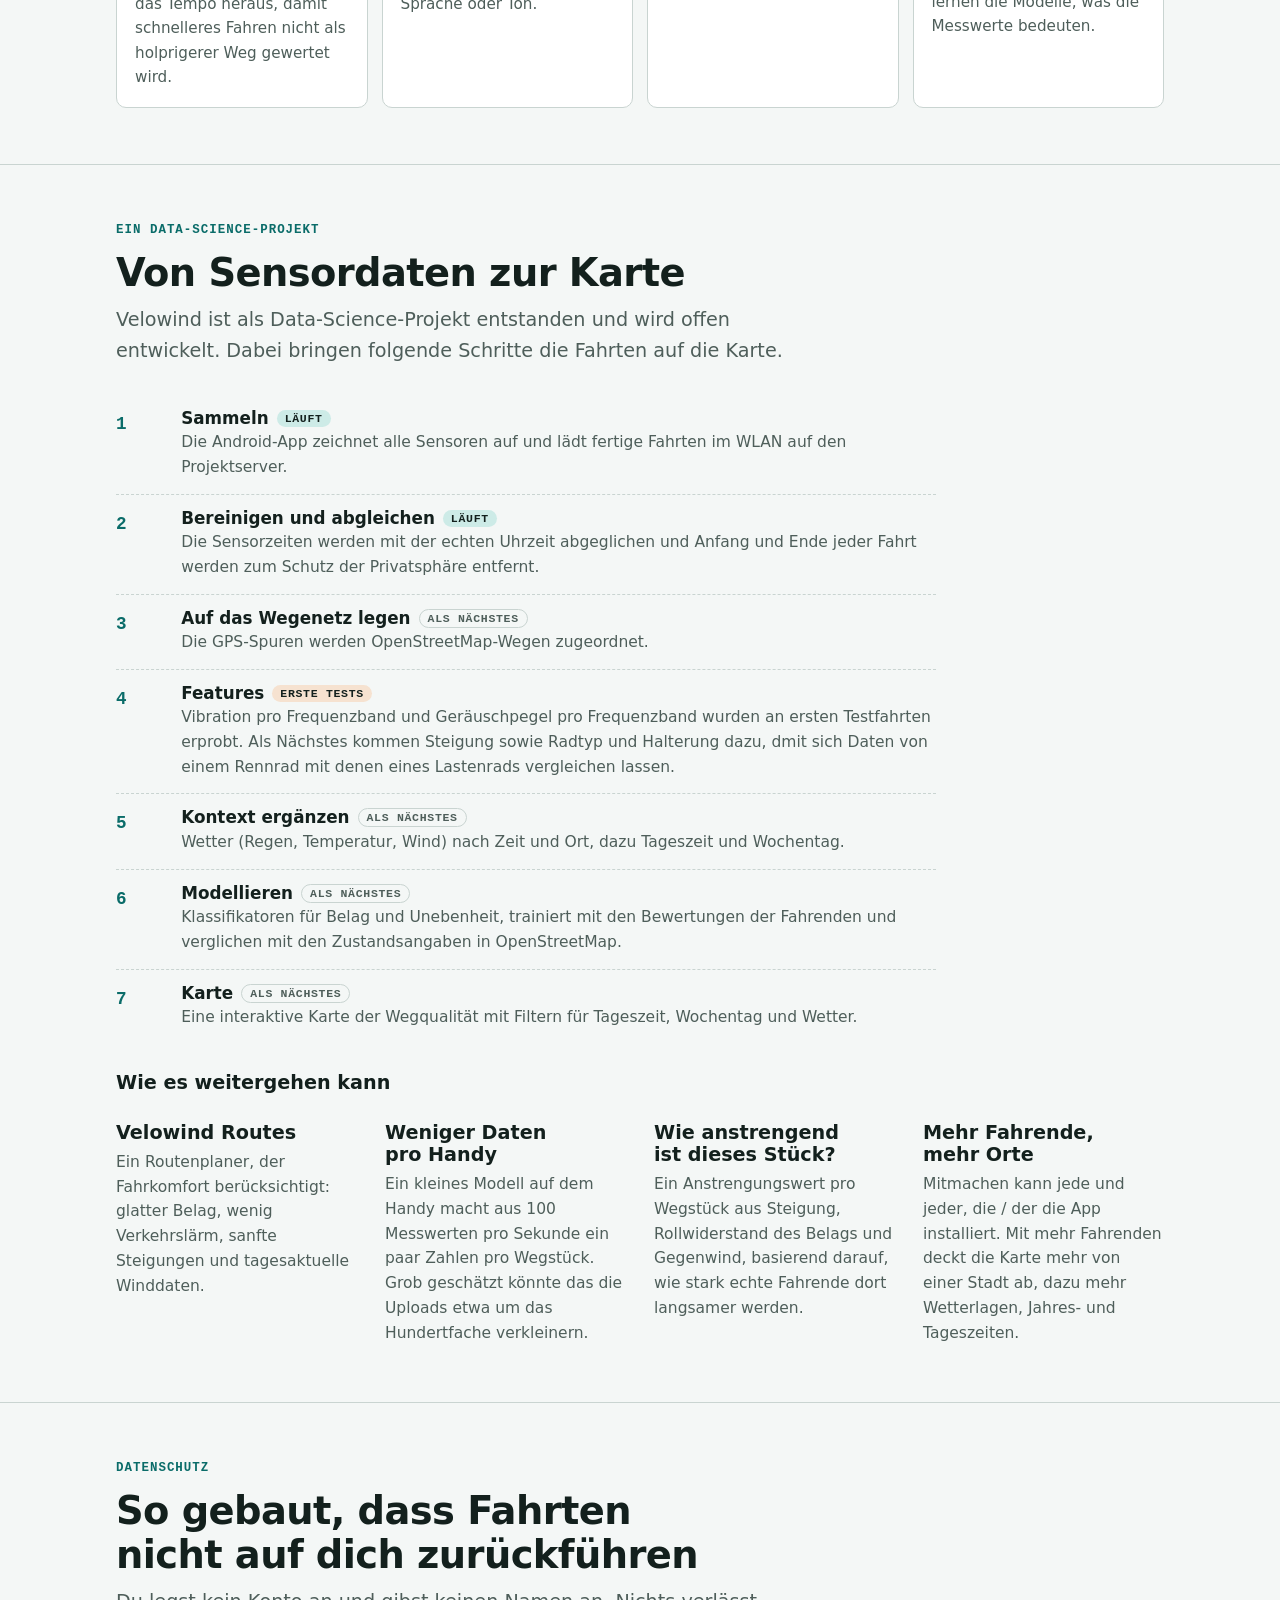
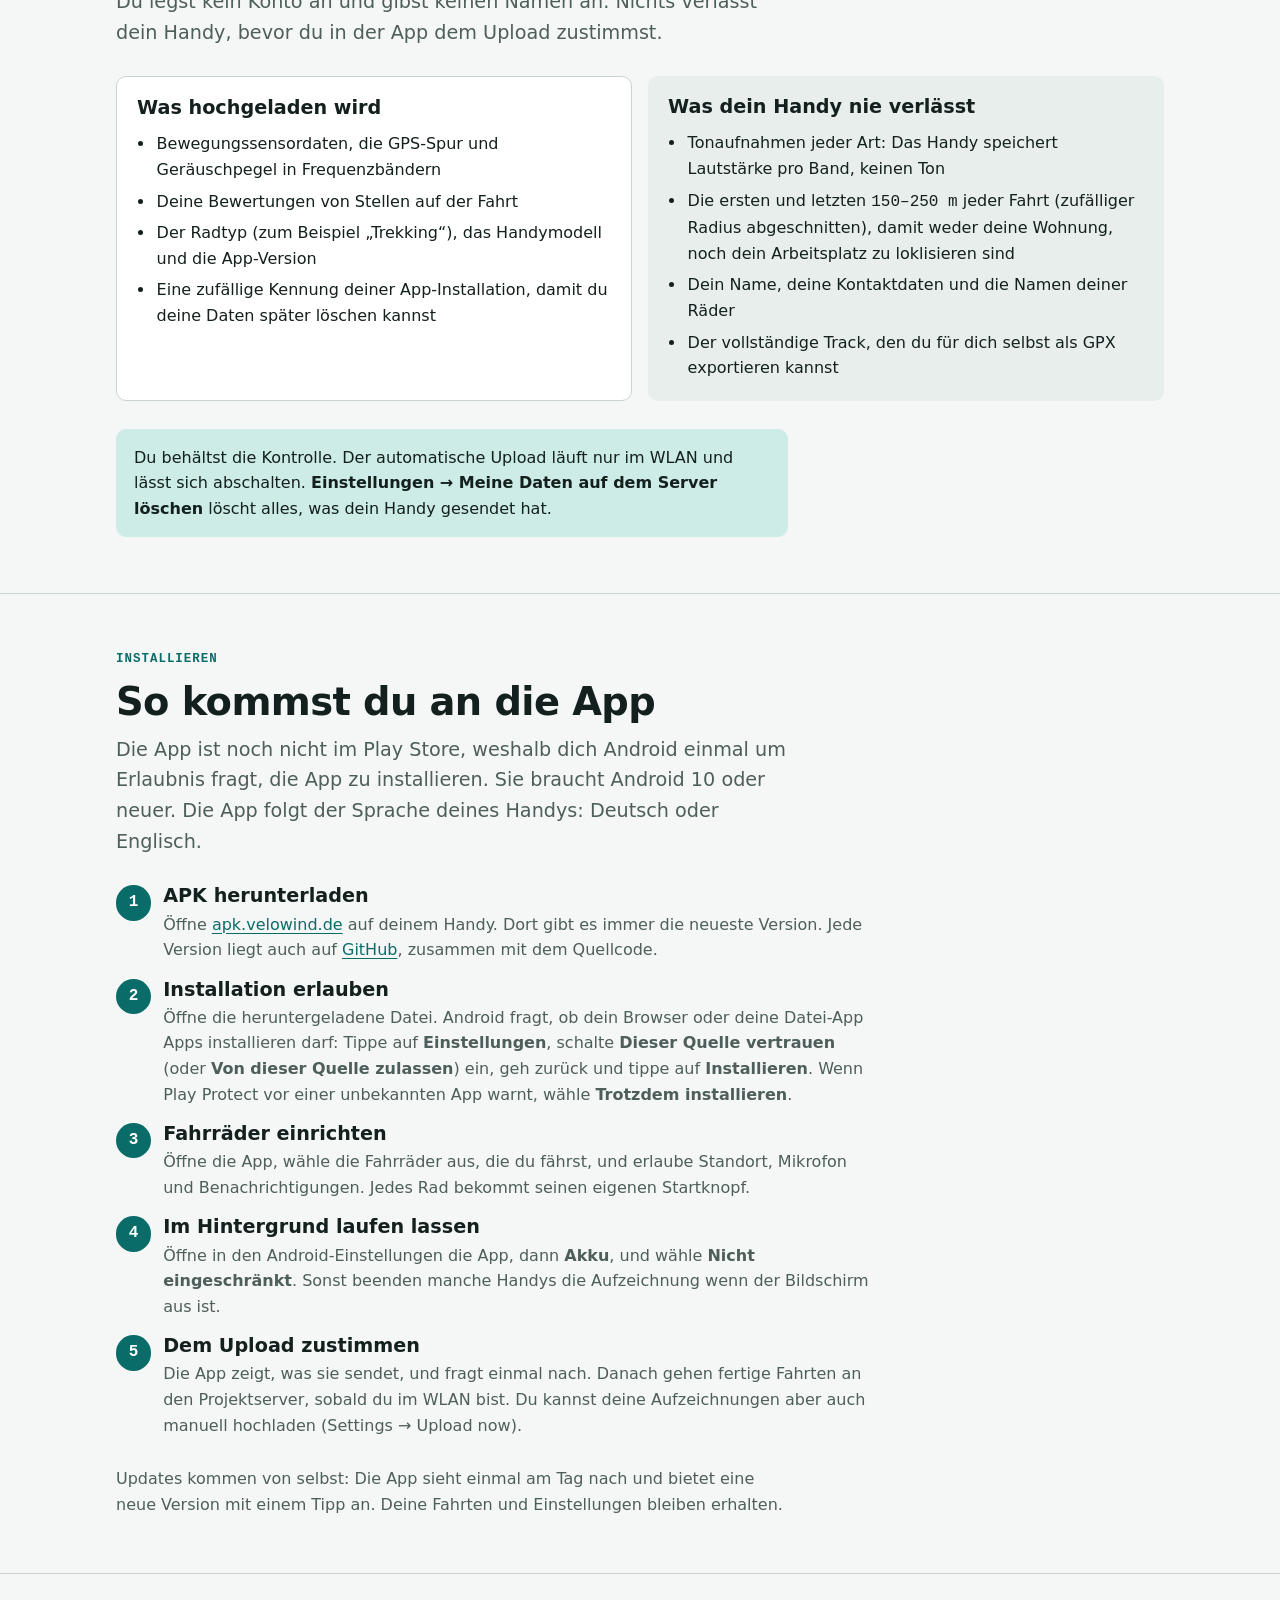
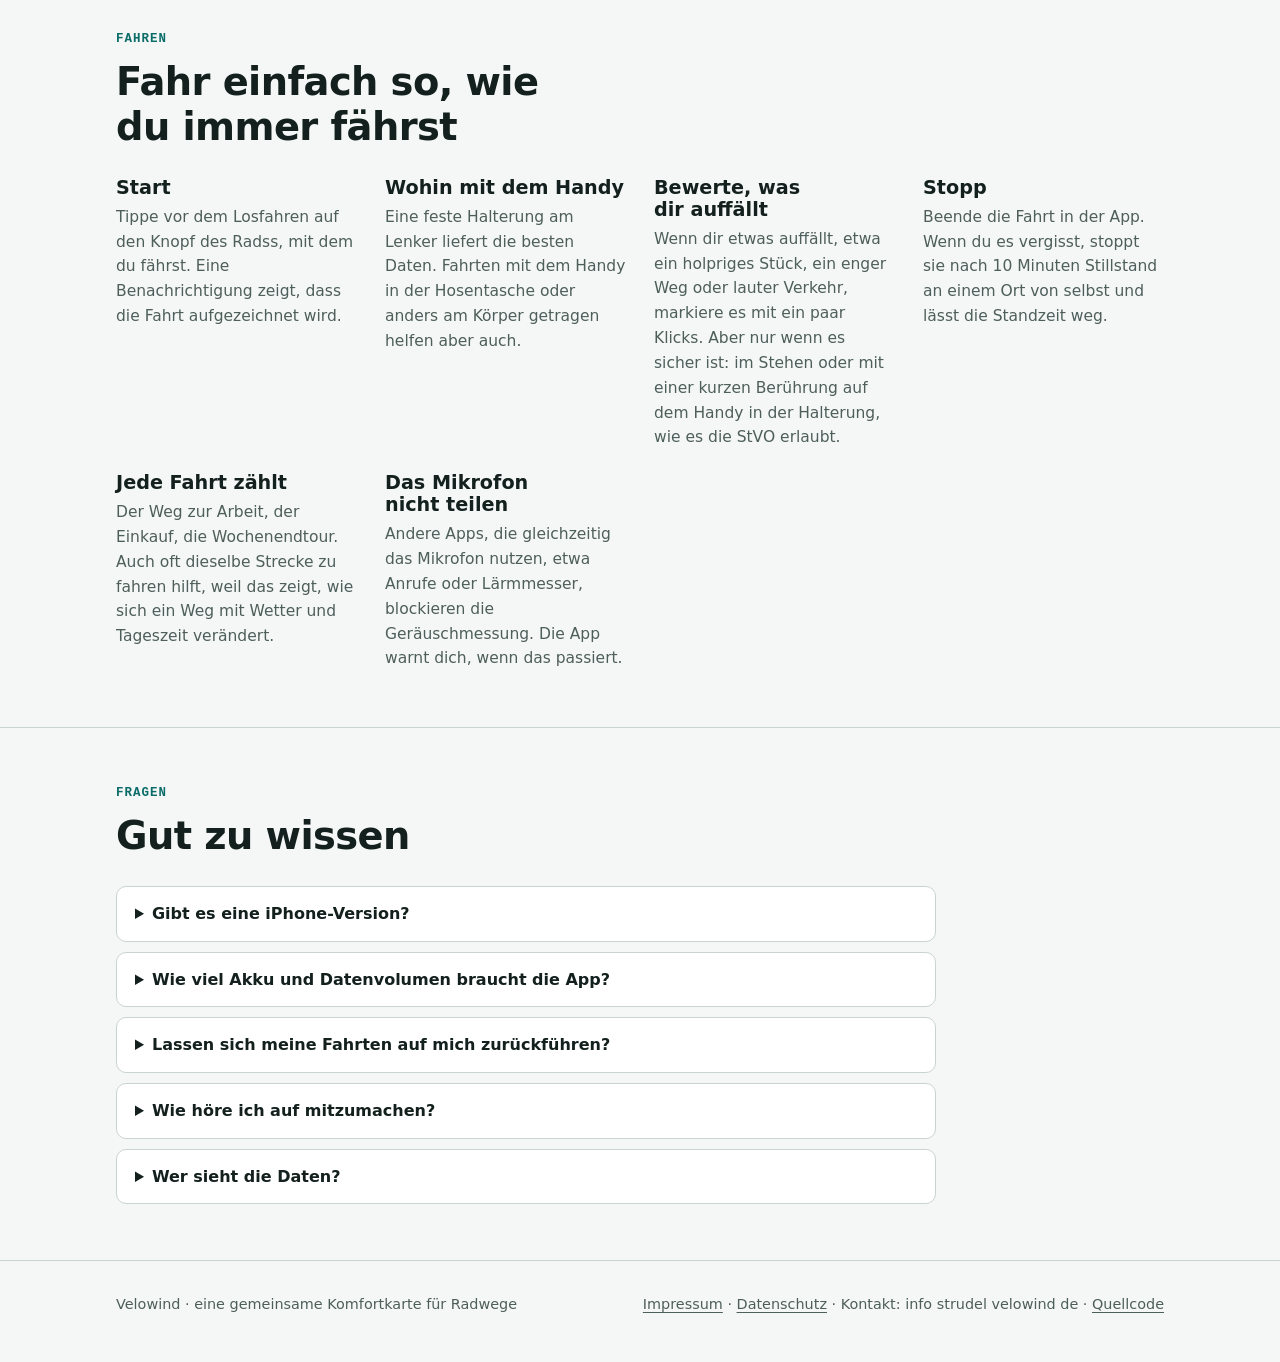
==== commit 5e0064ae: "0.12.0: German translation - Every user-facing text is now a string resource, including the older   " ====
--- a/website/de/index.html
+++ b/website/de/index.html
@@ -168,7 +168,7 @@
           </ul>
         </div>
       </div>
-      <p class="callout">Du behältst die Kontrolle. Der automatische Upload läuft nur im WLAN und lässt sich abschalten. <strong>Settings → Delete my data on the server</strong> löscht alles, was dein Handy gesendet hat.</p>
+      <p class="callout">Du behältst die Kontrolle. Der automatische Upload läuft nur im WLAN und lässt sich abschalten. <strong>Einstellungen → Meine Daten auf dem Server löschen</strong> löscht alles, was dein Handy gesendet hat.</p>
     </div>
   </section>
 
@@ -177,13 +177,13 @@
       <div class="sec-head">
         <span class="eyebrow">Installieren</span>
         <h2>So kommst du an die App</h2>
-        <p class="lede">Die App ist noch nicht im Play Store, weshalb dich Android einmal um Erlaubnis fragt, die App zu installieren. Sie braucht Android 10 oder neuer. Die App selbst ist vorerst auf Englisch.</p>
+        <p class="lede">Die App ist noch nicht im Play Store, weshalb dich Android einmal um Erlaubnis fragt, die App zu installieren. Sie braucht Android 10 oder neuer. Die App folgt der Sprache deines Handys: Deutsch oder Englisch.</p>
       </div>
       <ol class="steps">
         <li><div><h3>APK herunterladen</h3><p>Öffne <a href="https://apk.velowind.de/">apk.velowind.de</a> auf deinem Handy. Dort gibt es immer die neueste Version. Jede Version liegt auch auf <a href="https://github.com/biofe/smartphone_sensor_logger/releases">GitHub</a>, zusammen mit dem Quellcode.</p></div></li>
         <li><div><h3>Installation erlauben</h3><p>Öffne die heruntergeladene Datei. Android fragt, ob dein Browser oder deine Datei-App Apps installieren darf: Tippe auf <strong>Einstellungen</strong>, schalte <strong>Dieser Quelle vertrauen</strong> (oder <strong>Von dieser Quelle zulassen</strong>) ein, geh zurück und tippe auf <strong>Installieren</strong>. Wenn Play Protect vor einer unbekannten App warnt, wähle <strong>Trotzdem installieren</strong>.</p></div></li>
         <li><div><h3>Fahrräder einrichten</h3><p>Öffne die App, wähle die Fahrräder aus, die du fährst, und erlaube Standort, Mikrofon und Benachrichtigungen. Jedes Rad bekommt seinen eigenen Startknopf.</p></div></li>
-        <li><div><h3>Im Hintergrund laufen lassen</h3><p>Öffne in den Android-Einstellungen die App, dann <strong>Akku</strong>, und wähle <strong>Uneingeschränkt</strong>. Sonst beenden manche Handys die Aufzeichnung wenn der Bildschirm aus ist.</p></div></li>
+        <li><div><h3>Im Hintergrund laufen lassen</h3><p>Öffne in den Android-Einstellungen die App, dann <strong>Akku</strong>, und wähle <strong>Nicht eingeschränkt</strong>. Sonst beenden manche Handys die Aufzeichnung wenn der Bildschirm aus ist.</p></div></li>
         <li><div><h3>Dem Upload zustimmen</h3><p>Die App zeigt, was sie sendet, und fragt einmal nach. Danach gehen fertige Fahrten an den Projektserver, sobald du im WLAN bist. Du kannst deine Aufzeichnungen aber auch manuell hochladen (Settings &rarr; Upload now).</p></div></li>
       </ol>
       <p class="prose" style="color: var(--muted)">Updates kommen von selbst: Die App sieht einmal am Tag nach und bietet eine neue Version mit einem Tipp an. Deine Fahrten und Einstellungen bleiben erhalten.</p>
@@ -233,9 +233,9 @@
       </div>
       <div class="faq">
         <details><summary>Gibt es eine iPhone-Version?</summary><p>Noch nicht. Für iOS-Apps außerhalb des App Store braucht man ein kostenpflichtiges Entwicklerkonto, deshalb startet das Projekt mit Android.</p></details>
-        <details><summary>Wie viel Akku und Datenvolumen braucht die App?</summary><p>Beim Aufzeichnen sind GPS und Sensoren an, ähnlich wie bei einer Sport-Tracking-App. Eine Fahrt von 30 Minuten hat ein paar Megabyte und wird nur im WLAN hochgeladen, außer du wählst „Upload now“ über mobile Daten.</p></details>
+        <details><summary>Wie viel Akku und Datenvolumen braucht die App?</summary><p>Beim Aufzeichnen sind GPS und Sensoren an, ähnlich wie bei einer Sport-Tracking-App. Eine Fahrt von 30 Minuten hat ein paar Megabyte und wird nur im WLAN hochgeladen, außer du wählst „Jetzt hochladen“ über mobile Daten.</p></details>
         <details><summary>Lassen sich meine Fahrten auf mich zurückführen?</summary><p>Fahrten tragen eine zufällige Installationskennung, nie deinen Namen oder deine Telefonnummer. Anfang und Ende werden vor dem Upload abgeschnitten. Wer schon weiß, wo du fährst, könnte eine Strecke trotzdem wiedererkennen, deshalb ist der Radius des Schnitts bei jeder Fahrt unterschiedlich.</p></details>
-        <details><summary>Wie höre ich auf mitzumachen?</summary><p>Schalte den automatischen Upload in den Upload settings aus, oder nutze dort „Delete my data on the server“ und deinstalliere die App. Die Fahrten auf deinem Handy werden mit der App gelöscht.</p></details>
+        <details><summary>Wie höre ich auf mitzumachen?</summary><p>Schalte in den Einstellungen das automatische Hochladen aus, oder nutze dort „Meine Daten auf dem Server löschen“ und deinstalliere die App. Die Fahrten auf deinem Handy werden mit der App gelöscht.</p></details>
         <details><summary>Wer sieht die Daten?</summary><p>Hochgeladene Fahrten liegen auf dem eigenen Projektserver und werden für dieses Forschungsprojekt verwendet. Sie werden nicht verkauft und nicht an Werbefirmen weitergegeben.</p></details>
       </div>
     </div>
